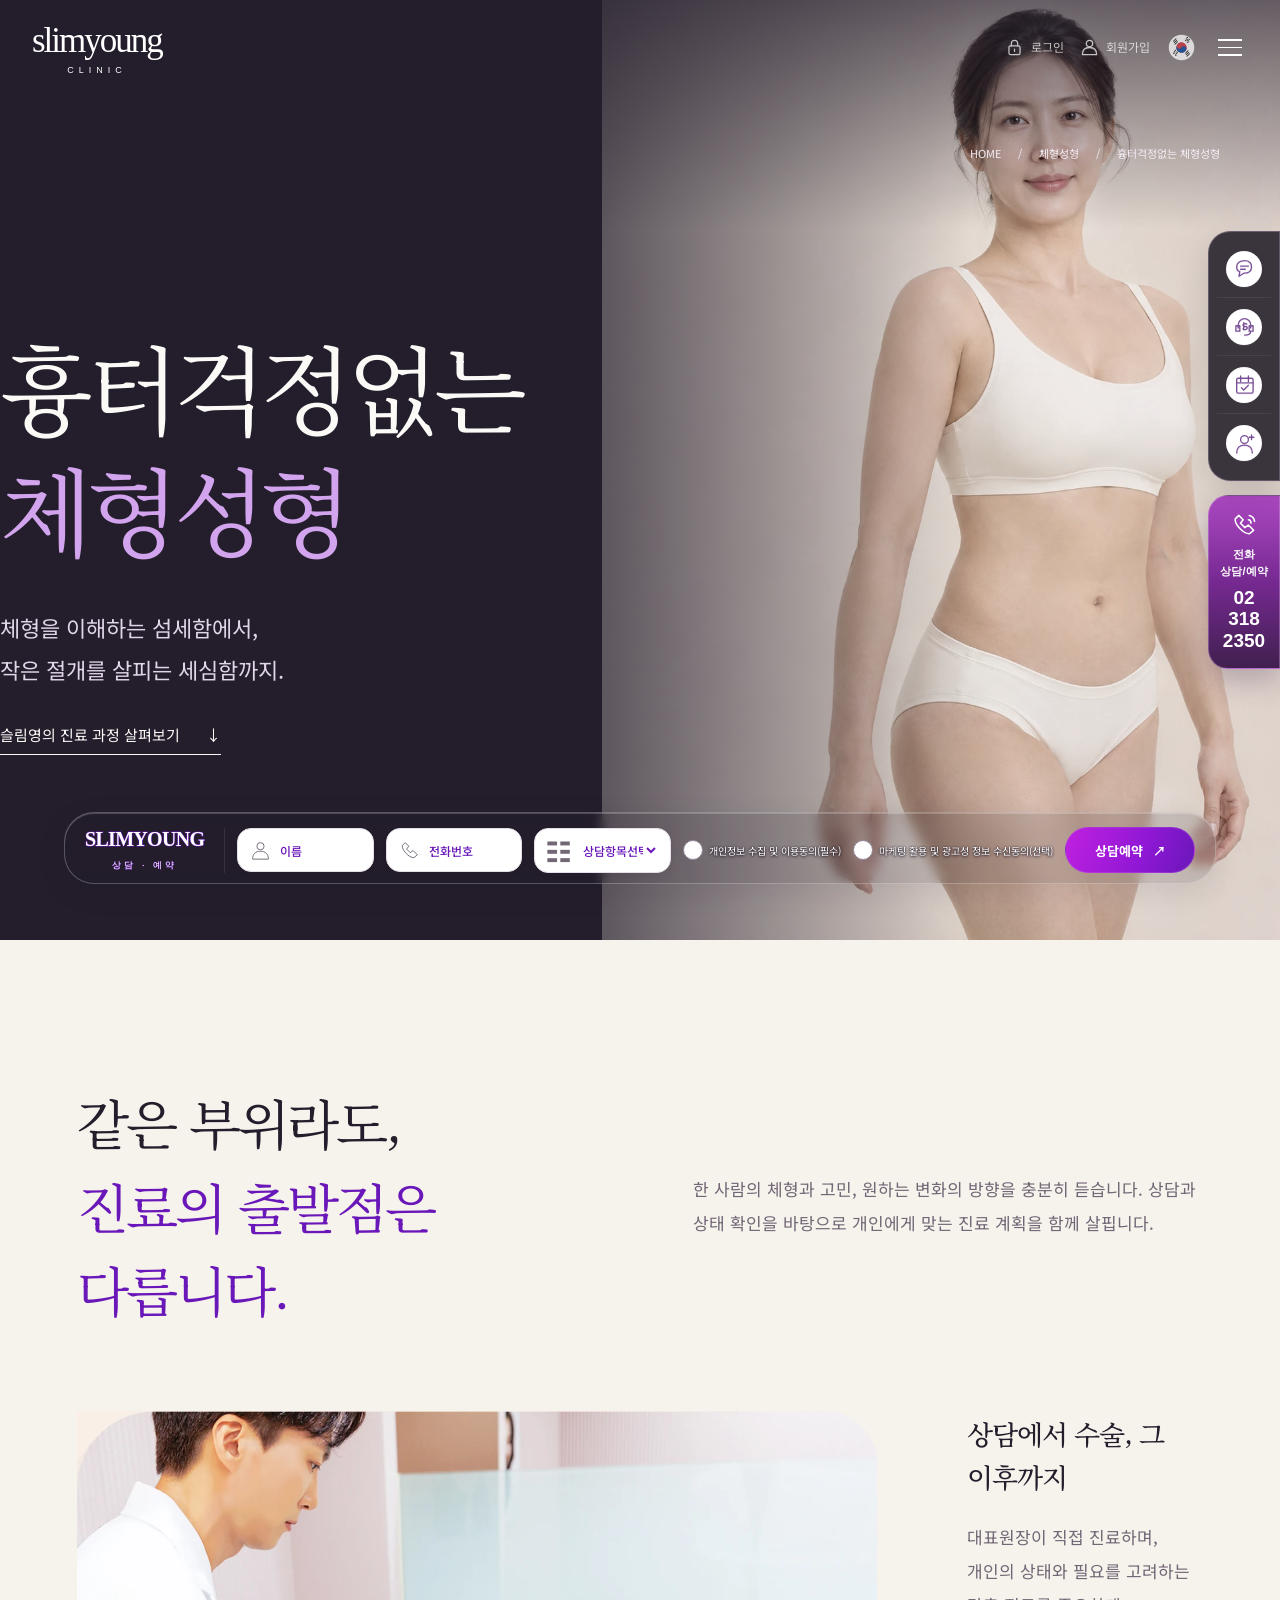
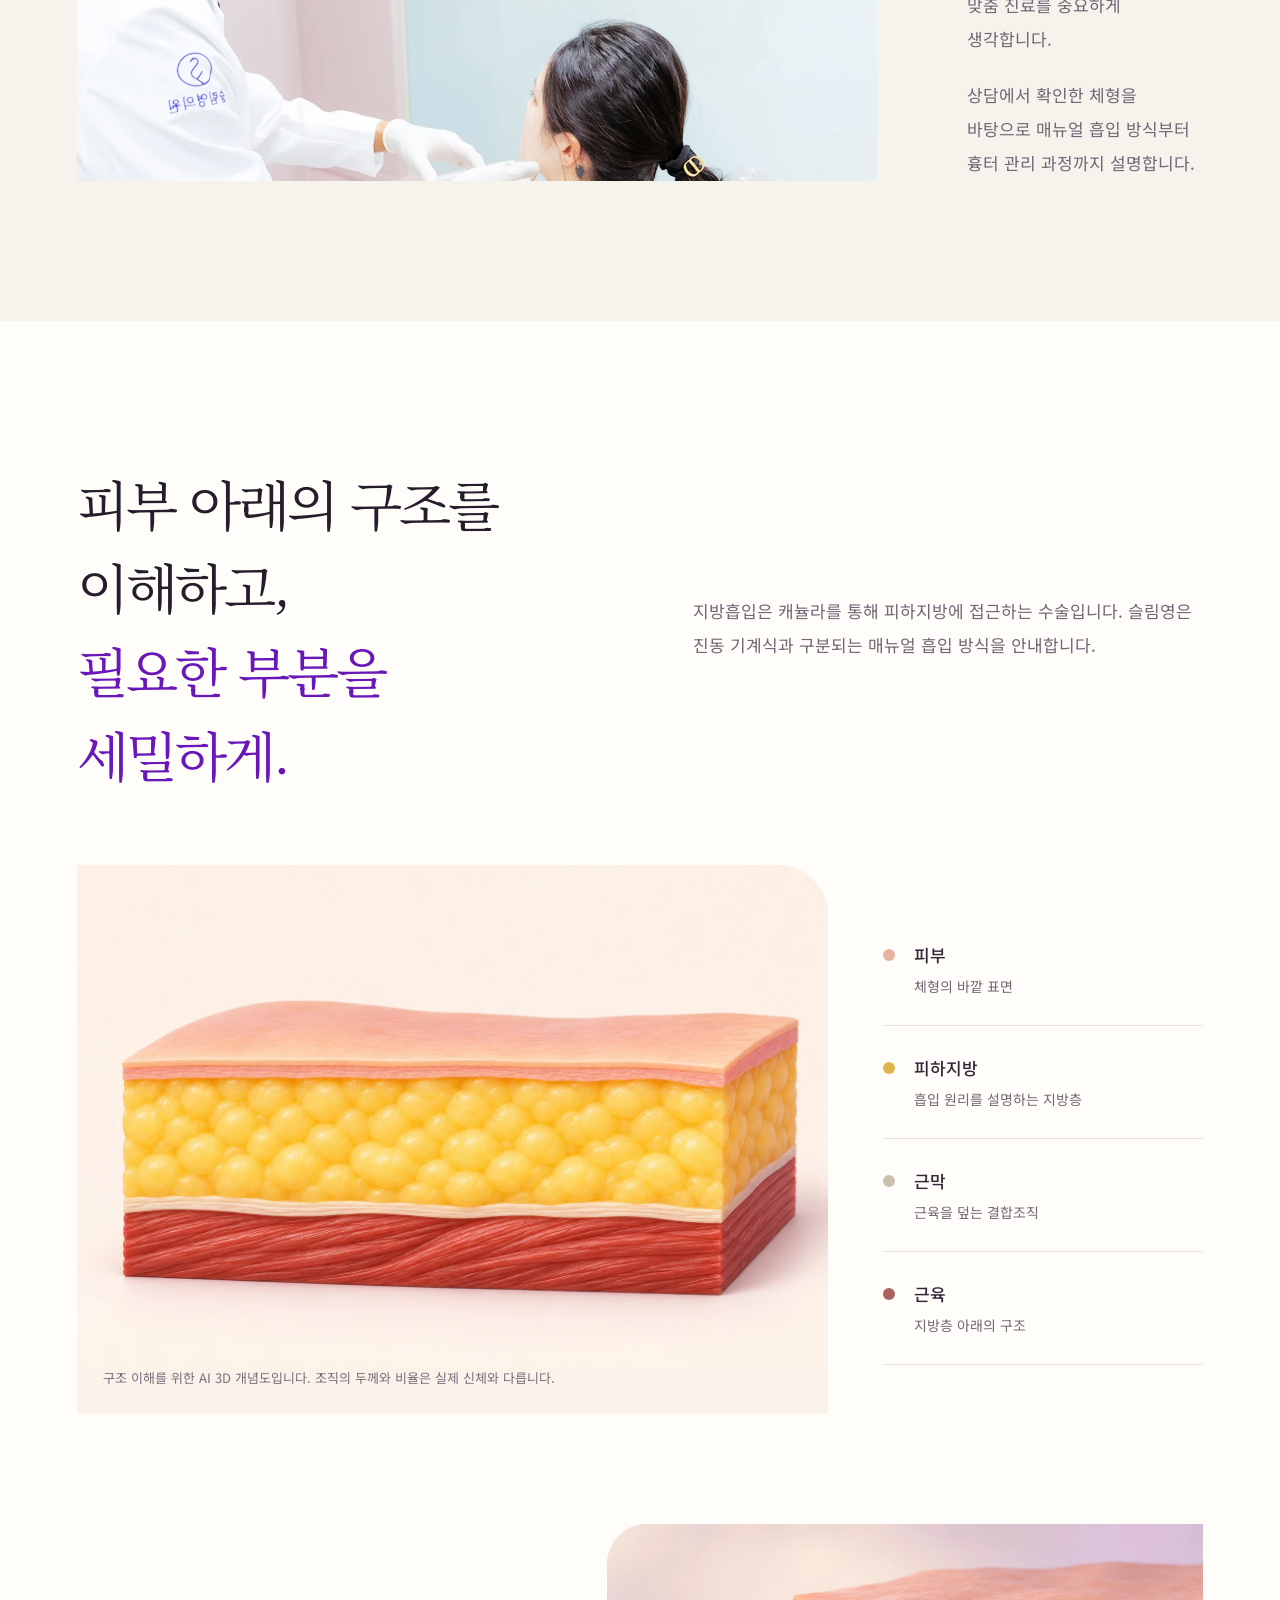
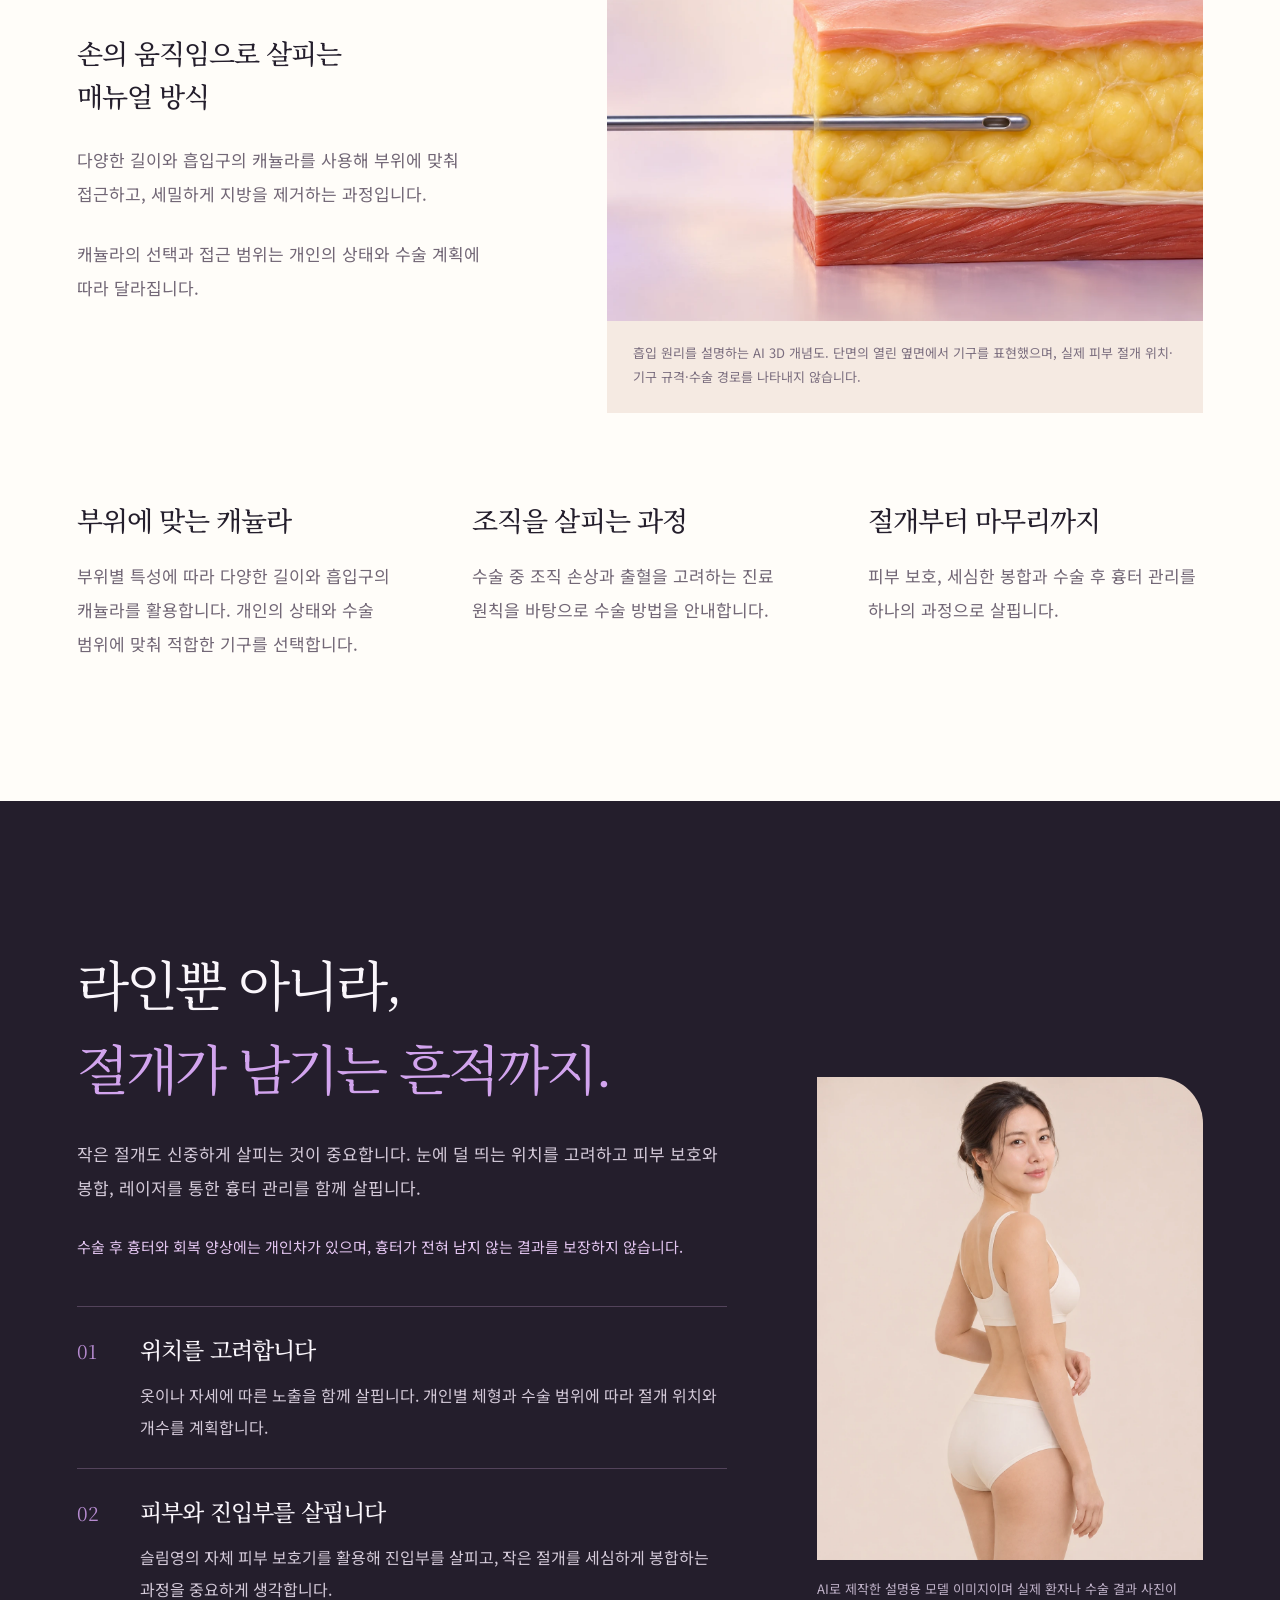
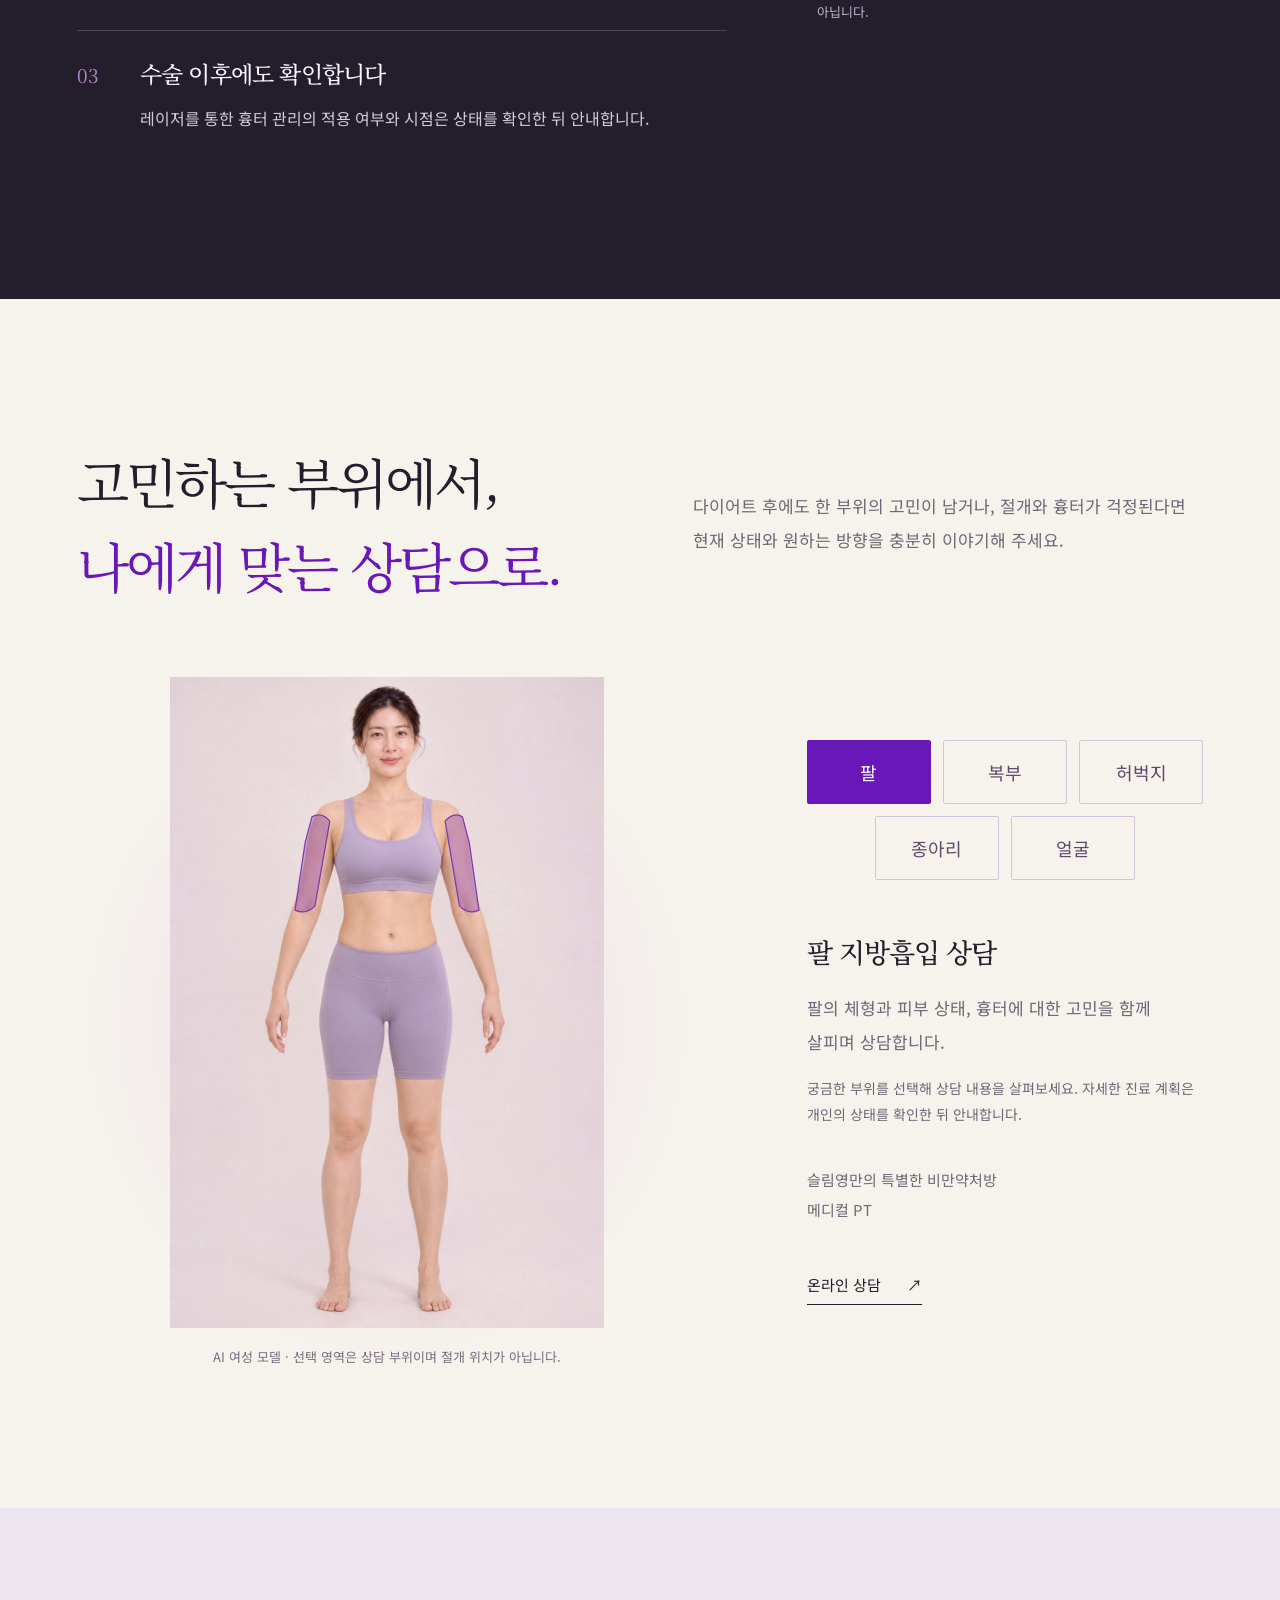
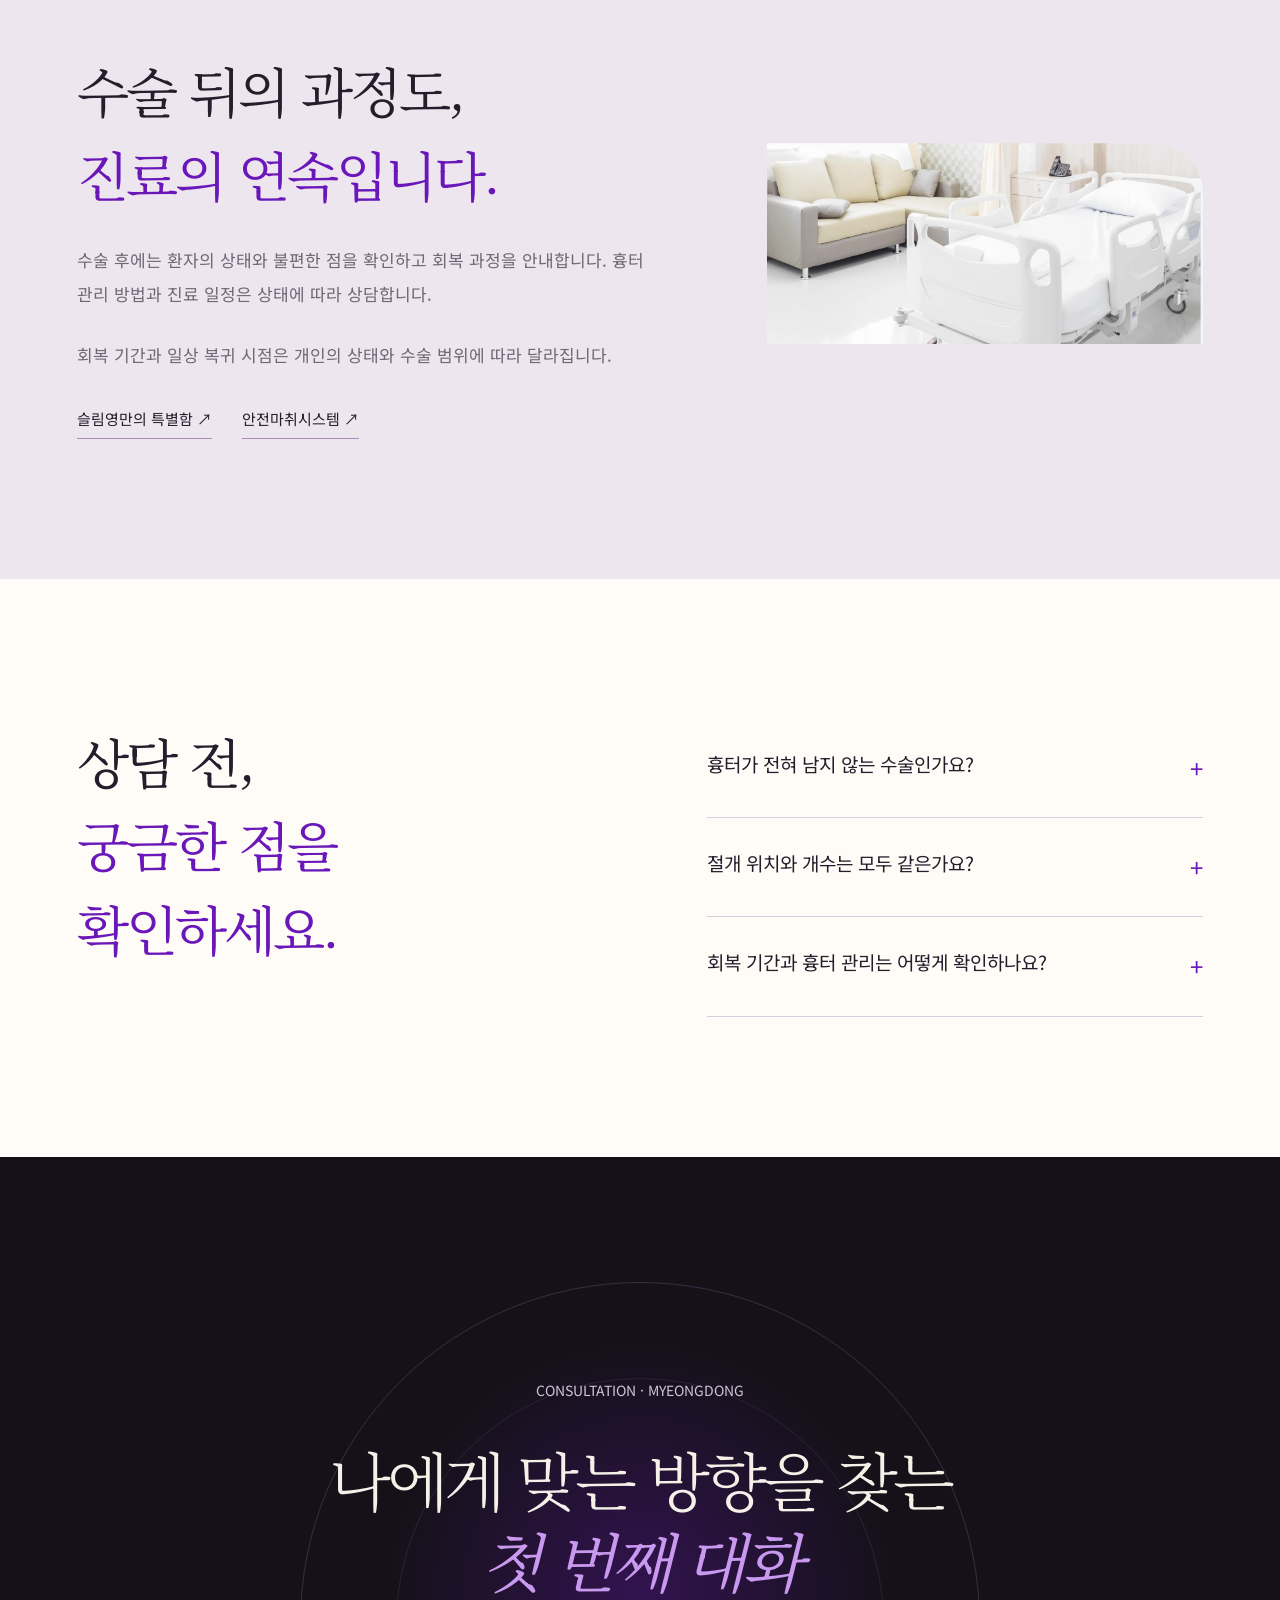
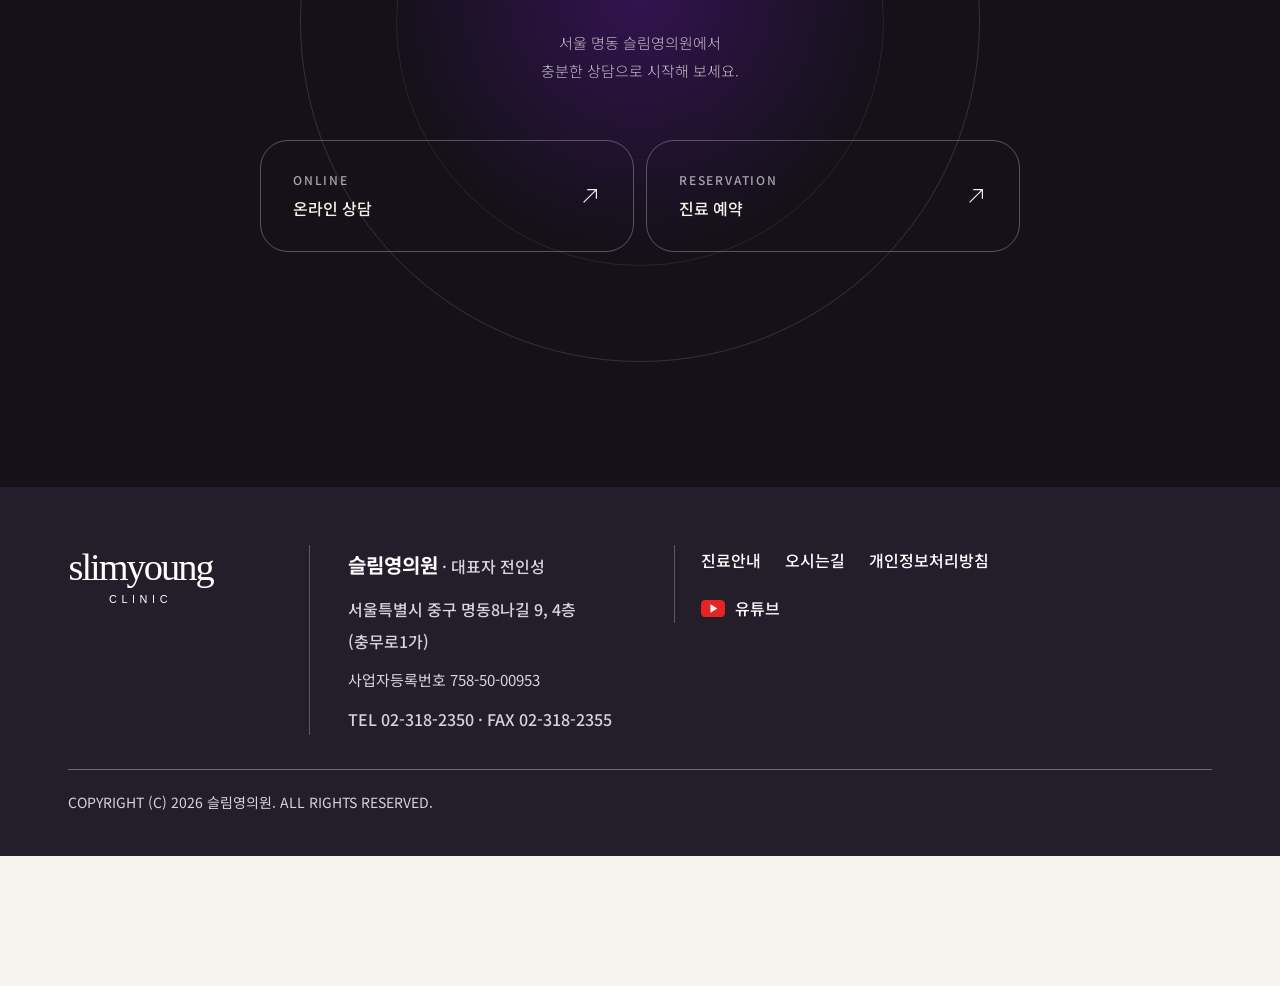
==== body-contouring.html @ 015054a0 "Publish body contouring V1.2 preview" ====
<!doctype html>
<html lang="ko">
<head>
  <meta charset="utf-8">
  <meta name="viewport" content="width=device-width,initial-scale=1">
  <meta name="robots" content="noindex,nofollow,noarchive">
  <title>흉터걱정없는 체형성형 | 슬림영의원 명동</title>
  <meta name="description" content="슬림영의원의 매뉴얼 지방흡입 방식과 개인별 체형 상담, 절개와 흉터 관리에 관한 안내입니다. 부위별 진료와 회복 상담 정보를 확인하세요.">
  <link rel="stylesheet" href="shared-ui.css">
  <link rel="stylesheet" href="body-contouring.css">
  <link rel="stylesheet" href="body-contouring-v11.css">
  <link rel="stylesheet" href="body-contouring-v12.css">
  <script src="body-contouring-v12.js" defer></script>
  <script type="application/ld+json">{"@context":"https://schema.org","@type":"BreadcrumbList","itemListElement":[{"@type":"ListItem","position":1,"name":"슬림영의원","item":"https://slimyoung83.github.io/slimyoung-main-preview/"},{"@type":"ListItem","position":2,"name":"흉터걱정없는 체형성형","item":"https://slimyoung83.github.io/slimyoung-main-preview/body-contouring.html"}]}</script>
</head>
<body class="ui-detail body-contouring body-contouring-v11 body-contouring-v12">
<a class="bc-skip" href="#page-title">본문으로 이동</a>
<div data-shared-ui="header"></div>
<main>
  <section class="bc-hero" id="top" aria-labelledby="page-title">
    <div class="bc-hero-picture"><img src="assets/images/body-contouring/v12/hero-model.webp" width="1122" height="1402" alt="아이보리 수영복 차림의 성인 여성 AI 모델 — 실제 수술 결과 사진이 아닙니다" fetchpriority="high"></div>
    <nav class="bc-breadcrumb" aria-label="현재 위치"><a href="index.html">HOME</a><span aria-hidden="true">/</span><span>체형성형</span><span aria-hidden="true">/</span><span aria-current="page">흉터걱정없는 체형성형</span></nav>
    <div class="bc-hero-copy"><h1 id="page-title">흉터걱정없는<br><em>체형성형</em></h1><p>체형을 이해하는 섬세함에서,<br>작은 절개를 살피는 세심함까지.</p><a class="bc-text-link" href="#principle">슬림영의 진료 과정 살펴보기 <span aria-hidden="true">↓</span></a></div>
  </section>

  <section class="bc-section bc-intro" id="philosophy" aria-labelledby="philosophy-title">
    <div class="bc-heading bc-reveal"><h2 id="philosophy-title">같은 부위라도,<br><em>진료의 출발점은 다릅니다.</em></h2><p>한 사람의 체형과 고민, 원하는 변화의 방향을 충분히 듣습니다. 상담과 상태 확인을 바탕으로 개인에게 맞는 진료 계획을 함께 살핍니다.</p></div>
    <div class="bc-intro-grid"><figure class="bc-reveal"><img src="assets/images/body-contouring/consultation.webp" width="1375" height="635" alt="의료진이 환자의 상태를 살피는 진료 장면" loading="lazy" decoding="async"></figure><div class="bc-intro-copy bc-reveal"><h3>상담에서 수술, 그 이후까지</h3><p>대표원장이 직접 진료하며, 개인의 상태와 필요를 고려하는 맞춤 진료를 중요하게 생각합니다.</p><p>상담에서 확인한 체형을 바탕으로 매뉴얼 흡입 방식부터 흉터 관리 과정까지 설명합니다.</p></div></div>
  </section>

  <section class="bc-section bc-principle" id="principle" aria-labelledby="principle-title">
    <div class="bc-heading bc-reveal"><h2 id="principle-title">피부 아래의 구조를 이해하고,<br><em>필요한 부분을 세밀하게.</em></h2><p>지방흡입은 캐뉼라를 통해 피하지방에 접근하는 수술입니다. 슬림영은 진동 기계식과 구분되는 매뉴얼 흡입 방식을 안내합니다.</p></div>
    <div class="bc-anatomy bc-reveal"><figure><img src="assets/images/body-contouring/anatomy-3d.webp" width="1536" height="1024" alt="피부, 피하지방, 근막과 근육의 순서를 보여주는 3D 조직 단면 개념도" loading="lazy" decoding="async"><figcaption>구조 이해를 위한 AI 3D 개념도입니다. 조직의 두께와 비율은 실제 신체와 다릅니다.</figcaption></figure><div class="bc-layer-list"><p><i class="skin"></i><strong>피부</strong><span>체형의 바깥 표면</span></p><p><i class="fat"></i><strong>피하지방</strong><span>흡입 원리를 설명하는 지방층</span></p><p><i class="fascia"></i><strong>근막</strong><span>근육을 덮는 결합조직</span></p><p><i class="muscle"></i><strong>근육</strong><span>지방층 아래의 구조</span></p></div></div>
    <div class="bc-method-grid"><div class="bc-method-copy bc-reveal"><h3>손의 움직임으로 살피는<br>매뉴얼 방식</h3><p>다양한 길이와 흡입구의 캐뉼라를 사용해 부위에 맞춰 접근하고, 세밀하게 지방을 제거하는 과정입니다.</p><p>캐뉼라의 선택과 접근 범위는 개인의 상태와 수술 계획에 따라 달라집니다.</p></div><figure class="bc-reveal bc-svg-frame"><img src="assets/images/body-contouring/v11/cannula.webp" width="1536" height="1024" alt="피하지방층 안에 놓인 곧은 캐뉼라와 측면 흡입구를 보여주는 입체 단면 개념도" loading="lazy"><figcaption>흡입 원리를 설명하는 AI 3D 개념도. 단면의 열린 옆면에서 기구를 표현했으며, 실제 피부 절개 위치·기구 규격·수술 경로를 나타내지 않습니다.</figcaption></figure></div>
    <div class="bc-method-notes bc-reveal"><article><h3>부위에 맞는 캐뉼라</h3><p>부위별 특성에 따라 다양한 길이와 흡입구의 캐뉼라를 활용합니다. 개인의 상태와 수술 범위에 맞춰 적합한 기구를 선택합니다.</p></article><article><h3>조직을 살피는 과정</h3><p>수술 중 조직 손상과 출혈을 고려하는 진료 원칙을 바탕으로 수술 방법을 안내합니다.</p></article><article><h3>절개부터 마무리까지</h3><p>피부 보호, 세심한 봉합과 수술 후 흉터 관리를 하나의 과정으로 살핍니다.</p></article></div>
  </section>

  <section class="bc-section bc-scar" id="scar" aria-labelledby="scar-title">
    <div class="bc-scar-heading bc-reveal"><h2 id="scar-title">라인뿐 아니라,<br><em>절개가 남기는 흔적까지.</em></h2><p>작은 절개도 신중하게 살피는 것이 중요합니다. 눈에 덜 띄는 위치를 고려하고 피부 보호와 봉합, 레이저를 통한 흉터 관리를 함께 살핍니다.</p><p class="bc-important">수술 후 흉터와 회복 양상에는 개인차가 있으며, 흉터가 전혀 남지 않는 결과를 보장하지 않습니다.</p></div>
    <figure class="bc-axilla bc-reveal"><img src="assets/images/body-contouring/v12/scar-model.webp" width="1122" height="1402" alt="측후면 사선 자세로 자연스러운 체형 라인을 보여주는 성인 여성 AI 모델" loading="lazy" decoding="async"><figcaption>AI로 제작한 설명용 모델 이미지이며 실제 환자나 수술 결과 사진이 아닙니다.</figcaption></figure>
    <div class="bc-scar-steps bc-reveal"><article><span>01</span><div><h3>위치를 고려합니다</h3><p>옷이나 자세에 따른 노출을 함께 살핍니다. 개인별 체형과 수술 범위에 따라 절개 위치와 개수를 계획합니다.</p></div></article><article><span>02</span><div><h3>피부와 진입부를 살핍니다</h3><p>슬림영의 자체 피부 보호기를 활용해 진입부를 살피고, 작은 절개를 세심하게 봉합하는 과정을 중요하게 생각합니다.</p></div></article><article><span>03</span><div><h3>수술 이후에도 확인합니다</h3><p>레이저를 통한 흉터 관리의 적용 여부와 시점은 상태를 확인한 뒤 안내합니다.</p></div></article></div>
  </section>

  <section class="bc-section bc-regions" id="regions" aria-labelledby="regions-title">
    <div class="bc-heading bc-reveal"><h2 id="regions-title">고민하는 부위에서,<br><em>나에게 맞는 상담으로.</em></h2><p>다이어트 후에도 한 부위의 고민이 남거나, 절개와 흉터가 걱정된다면 현재 상태와 원하는 방향을 충분히 이야기해 주세요.</p></div>
    <div class="bc-region-grid bc-reveal"><figure class="bc-body-map"><div class="bc-model-stage"><img src="assets/images/body-contouring/v12/body-model.webp" width="1024" height="1536" alt="라벤더 운동복 차림의 성인 여성 AI 전신 모델" loading="lazy" decoding="async"><svg viewBox="0 0 1024 1536" aria-hidden="true"><g class="bc-region-shapes"><g data-region="face"><ellipse cx="514" cy="165" rx="62" ry="78"/></g><g data-region="arm"><path d="M335 330 Q357 317 377 340 L342 540 Q321 562 295 550 L319 390Z M649 340 Q670 317 690 330 L706 390 L729 550 Q703 562 683 540Z"/></g><g data-region="abdomen"><path d="M423 526 Q512 542 602 526 L620 619 Q513 644 405 619Z"/></g><g data-region="thigh"><path d="M375 838 L488 850 L475 1027 Q434 1045 392 1025Z M537 850 L650 838 L633 1025 Q589 1045 550 1027Z"/></g><g data-region="calf"><path d="M379 1133 Q410 1117 440 1137 L423 1356 L382 1356Z M585 1137 Q614 1117 646 1133 L643 1356 L602 1356Z"/></g></g></svg></div><figcaption>AI 여성 모델 · 선택 영역은 상담 부위이며 절개 위치가 아닙니다.</figcaption></figure>
    <div class="bc-region-content"><div class="bc-region-tabs" role="group" aria-label="상담 부위 선택"><button type="button" data-region-button="arm" aria-pressed="true">팔</button><button type="button" data-region-button="abdomen" aria-pressed="false">복부</button><button type="button" data-region-button="thigh" aria-pressed="false">허벅지</button><button type="button" data-region-button="calf" aria-pressed="false">종아리</button><button type="button" data-region-button="face" aria-pressed="false">얼굴</button></div><div class="bc-region-panel" aria-live="polite"><h3 id="region-name">팔 지방흡입 상담</h3><p id="region-description">팔의 체형과 피부 상태, 흉터에 대한 고민을 함께 살피며 상담합니다.</p></div><p class="bc-region-notice">궁금한 부위를 선택해 상담 내용을 살펴보세요. 자세한 진료 계획은 개인의 상태를 확인한 뒤 안내합니다.</p><ul class="bc-other-options"><li>슬림영만의 특별한 비만약처방</li><li>메디컬 PT</li></ul><a class="bc-text-link" href="https://slimyoung.co.kr/new2023/mn09/mn09_01.php">온라인 상담 <span aria-hidden="true">↗</span></a></div></div>
  </section>

  <section class="bc-section bc-recovery" id="recovery" aria-labelledby="recovery-title"><div class="bc-recovery-copy bc-reveal"><h2 id="recovery-title">수술 뒤의 과정도,<br><em>진료의 연속입니다.</em></h2><p>수술 후에는 환자의 상태와 불편한 점을 확인하고 회복 과정을 안내합니다. 흉터 관리 방법과 진료 일정은 상태에 따라 상담합니다.</p><p>회복 기간과 일상 복귀 시점은 개인의 상태와 수술 범위에 따라 달라집니다.</p><div class="bc-related"><a href="brand-story.html">슬림영만의 특별함 <span aria-hidden="true">↗</span></a><a href="safety-system.html">안전마취시스템 <span aria-hidden="true">↗</span></a></div></div><figure class="bc-reveal"><img src="assets/images/body-contouring/recovery.webp" width="1380" height="635" alt="슬림영의원 1인 회복실" loading="lazy" decoding="async"></figure></section>

  <section class="bc-section bc-faq" aria-labelledby="faq-title"><h2 id="faq-title" class="bc-reveal">상담 전,<br><em>궁금한 점을 확인하세요.</em></h2><div class="bc-faq-list"><details><summary>흉터가 전혀 남지 않는 수술인가요?<span aria-hidden="true">+</span></summary><p>흉터가 전혀 생기지 않는다는 의미는 아닙니다. 절개 위치, 피부 보호와 봉합, 수술 후 관리 과정을 살피며 흉터와 회복 양상은 개인마다 다를 수 있습니다.</p></details><details><summary>절개 위치와 개수는 모두 같은가요?<span aria-hidden="true">+</span></summary><p>부위와 개인의 체형, 수술 계획에 따라 달라집니다. 본문 그림은 원리와 상담 위치를 이해하기 위한 개념도이며 개인별 수술 설계가 아닙니다.</p></details><details><summary>회복 기간과 흉터 관리는 어떻게 확인하나요?<span aria-hidden="true">+</span></summary><p>현재 상태와 수술 범위를 확인한 뒤 의료진에게 안내받습니다. 레이저를 통한 흉터 관리는 개인의 회복 상태에 따라 적용 여부와 시점을 안내합니다.</p></details></div></section>
  <div data-shared-ui="closing"></div><div data-shared-ui="footer"></div>
</main>
<div data-shared-ui="quick"></div><div data-shared-ui="consultbar"></div><div data-shared-ui="consult-dialog"></div>
<script src="shared-ui-templates.js"></script><script src="shared-ui.js"></script>
</body></html>
---- shared-ui.css ----
@import url('https://fonts.googleapis.com/css2?family=Noto+Sans+KR:wght@300;400;500;600;700&family=Noto+Serif+KR:wght@300;400;500;700&family=Nanum+Pen+Script&display=swap');
/* Shared UI tokens/defaults copied from the current main. */
:where(.shared-ui){--paper:#f4f1e9;--ink:#30372f;--olive:#8a8d70;box-sizing:border-box;font:400 16px 'Noto Sans KR',sans-serif;line-height:normal;color:#f5f1e9;}
:where(.shared-ui) *,:where(.shared-ui) *::before,:where(.shared-ui) *::after{box-sizing:border-box;}
:where(.shared-ui) a{color:inherit;text-decoration:none;}
:where(.shared-ui) button{font:inherit;cursor:pointer;}
:where(.shared-ui) p{line-height:2;font-size:14px;}
:where(.shared-ui) h2,:where(.shared-ui) h3{font-family:'Noto Serif KR',serif;font-weight:300;}
:where(.shared-ui) h2{font-size:clamp(32px,3.5vw,53px);line-height:1.65;letter-spacing:-2px;margin:0;}

/* Source: style.css */
header:where(.shared-ui,.shared-ui *,body.shared-ui-active){position:absolute;z-index:5;top:0;left:0;width:100%;display:flex;align-items:center;justify-content:space-between;padding:30px 5%;color:white;border-bottom:1px solid #ffffff38}
.brand:where(.shared-ui,.shared-ui *,body.shared-ui-active){font-family:Georgia,serif;font-size:35px;letter-spacing:-2px}
.brand span:where(.shared-ui,.shared-ui *,body.shared-ui-active){display:block;letter-spacing:5px;font:9px sans-serif;text-align:center;margin-top:4px}
nav:where(.shared-ui,.shared-ui *,body.shared-ui-active){display:flex;gap:38px;font-size:12px}
footer:where(.shared-ui,.shared-ui *,body.shared-ui-active){background:#292f29;color:#d5d9ca;padding:50px 5%;display:flex;justify-content:space-between;align-items:center}
footer p:where(.shared-ui,.shared-ui *,body.shared-ui-active),footer>a:last-child:where(.shared-ui,.shared-ui *,body.shared-ui-active){font-size:10px}
dialog:where(.shared-ui,.shared-ui *,body.shared-ui-active){width:min(1100px,94vw);padding:20px;background:#242a24;border:1px solid #69705d;color:white}
dialog:where(.shared-ui,.shared-ui *,body.shared-ui-active)::backdrop{background:#000d}
@keyframes appear{from{opacity:0;transform:translateY(25px)}to{opacity:1;transform:none}}
@media(max-width:760px){header:where(.shared-ui,.shared-ui *,body.shared-ui-active){padding:24px 6%}
.brand:where(.shared-ui,.shared-ui *,body.shared-ui-active){font-size:28px}
nav:where(.shared-ui,.shared-ui *,body.shared-ui-active){gap:15px;font-size:10px}
footer:where(.shared-ui,.shared-ui *,body.shared-ui-active){gap:25px;flex-wrap:wrap}
footer p:where(.shared-ui,.shared-ui *,body.shared-ui-active){width:100%;order:3;margin:0}}
footer:where(.shared-ui,.shared-ui *,body.shared-ui-active){background:#26232b;color:#ddd7e3}
dialog:where(.shared-ui,.shared-ui *,body.shared-ui-active){background:#26232b;border-color:#8053a4}
nav a:hover:where(.shared-ui,.shared-ui *,body.shared-ui-active){color:#D6B5F0}

@media(max-width:760px),(max-height:740px){nav:where(.shared-ui,.shared-ui *,body.shared-ui-active){gap:10px}
nav a:where(.shared-ui,.shared-ui *,body.shared-ui-active){display:inline-flex;align-items:center;min-height:44px}}
/* Source: phase8.css */
.site-header:where(.shared-ui,.shared-ui *,body.shared-ui-active){z-index:30;gap:26px}
.site-header .brand:where(.shared-ui,.shared-ui *,body.shared-ui-active){flex:none}
.desktop-nav:where(.shared-ui,.shared-ui *,body.shared-ui-active){gap:clamp(8px,1.15vw,22px);align-items:center}
.desktop-nav>button:where(.shared-ui,.shared-ui *,body.shared-ui-active){background:none;border:0;padding:13px 0;color:inherit;font-size:11px;white-space:nowrap}
.desktop-nav>button[aria-expanded=true]:where(.shared-ui,.shared-ui *,body.shared-ui-active){color:#e2c7f6}
.site-header.is-scrolled:where(.shared-ui,.shared-ui *,body.shared-ui-active){position:fixed;background:#242128ed;backdrop-filter:blur(16px);padding-block:14px}
.menu-open:where(.shared-ui,.shared-ui *,body.shared-ui-active){display:none;color:inherit;background:none;border:1px solid #ffffff55;padding:10px 14px;font-size:12px}
.mega-panel:where(.shared-ui,.shared-ui *,body.shared-ui-active){position:absolute;left:0;right:0;top:100%;background:#27222dfc;border-bottom:1px solid #a881c54d;padding:25px 5% 30px;box-shadow:0 25px 35px #0003;max-height:calc(100svh - 105px);overflow:auto}
.mega-panel[hidden]:where(.shared-ui,.shared-ui *,body.shared-ui-active){display:none}
.mega-top:where(.shared-ui,.shared-ui *,body.shared-ui-active){display:flex;justify-content:space-between;align-items:center;border-bottom:1px solid #ffffff20;padding-bottom:16px}
.mega-top p:where(.shared-ui,.shared-ui *,body.shared-ui-active){font-size:10px;letter-spacing:2px;margin:0}
.mega-top p span:where(.shared-ui,.shared-ui *,body.shared-ui-active){display:block;color:#aaa0b4;font-size:11px;letter-spacing:0;margin-top:6px}
.mega-close:where(.shared-ui,.shared-ui *,body.shared-ui-active),.menu-close:where(.shared-ui,.shared-ui *,body.shared-ui-active){background:none;border:0;color:inherit;min-height:44px;padding:8px;font-size:12px}
.mega-grid:where(.shared-ui,.shared-ui *,body.shared-ui-active){display:grid;grid-template-columns:repeat(5,minmax(0,1fr));gap:26px 22px;padding-top:25px}
.mega-group h3:where(.shared-ui,.shared-ui *,body.shared-ui-active){font:400 13px 'Noto Sans KR',sans-serif;margin:0 0 12px}
.mega-group a:where(.shared-ui,.shared-ui *,body.shared-ui-active),.mega-group .pending-link:where(.shared-ui,.shared-ui *,body.shared-ui-active){display:block;margin:8px 0;font-size:11px;line-height:1.8;color:#b9adbf}
.mega-group.is-highlighted h3:where(.shared-ui,.shared-ui *,body.shared-ui-active){color:#dab9f5}
.mega-group a span:where(.shared-ui,.shared-ui *,body.shared-ui-active){padding-left:7px}
.menu-note:where(.shared-ui,.shared-ui *,body.shared-ui-active){font-size:10px;color:#a79aaf;margin:23px 0 0}
.mobile-menu:where(.shared-ui,.shared-ui *,body.shared-ui-active){max-width:none;max-height:none;inset:0;width:100%;height:100%;margin:0;padding:25px 7% 45px;background:#242128;color:var(--ivory);border:0;overscroll-behavior:contain}
.mobile-menu .mobile-top:where(.shared-ui,.shared-ui *,body.shared-ui-active){display:flex;align-items:center;justify-content:space-between;position:sticky;top:-25px;background:#242128;z-index:1;padding-block:10px}
.mobile-top p:where(.shared-ui,.shared-ui *,body.shared-ui-active){font:32px Georgia,serif;letter-spacing:-1px;margin:0}
.mobile-top small:where(.shared-ui,.shared-ui *,body.shared-ui-active){font:8px sans-serif;letter-spacing:3px}
.mobile-menu nav:where(.shared-ui,.shared-ui *,body.shared-ui-active){display:block;margin-top:25px}
.mobile-menu details:where(.shared-ui,.shared-ui *,body.shared-ui-active){border-bottom:1px solid #ffffff1c}
.mobile-menu summary:where(.shared-ui,.shared-ui *,body.shared-ui-active){padding:18px 0;cursor:pointer;font-size:16px;list-style:none;display:flex;justify-content:space-between}
.mobile-menu summary:after:where(.shared-ui,.shared-ui *,body.shared-ui-active){content:'+';color:var(--purple)}
.mobile-menu details[open] summary:after:where(.shared-ui,.shared-ui *,body.shared-ui-active){content:'−'}
.mobile-menu details>div:where(.shared-ui,.shared-ui *,body.shared-ui-active){padding:0 0 14px 12px}
.mobile-menu details a:where(.shared-ui,.shared-ui *,body.shared-ui-active),.mobile-menu details .pending-link:where(.shared-ui,.shared-ui *,body.shared-ui-active){display:block;padding:10px 0;font-size:13px;color:#c4b3d1}
.p8-footer:where(.shared-ui,.shared-ui *,body.shared-ui-active){padding:45px 5% 65px}
.p8-footer p:where(.shared-ui,.shared-ui *,body.shared-ui-active){font-size:10px;color:#b1a4bb}
.consult-bar:where(.shared-ui,.shared-ui *,body.shared-ui-active){position:fixed;bottom:16px;right:3%;z-index:25;display:flex;align-items:center;gap:22px;padding:12px 16px 12px 24px;background:#302638df;backdrop-filter:blur(20px);-webkit-backdrop-filter:blur(20px);border:1px solid #c6a8d54d;box-shadow:0 8px 40px #0003;border-radius:7px;color:#eaddf1}
.consult-bar>a:where(.shared-ui,.shared-ui *,body.shared-ui-active){font-size:10px}
.consult-bar>button:where(.shared-ui,.shared-ui *,body.shared-ui-active){padding:13px 18px;color:#f7effc;background:#7b5892;border:0;font-size:11px;min-height:44px}
.consult-bar>button span:where(.shared-ui,.shared-ui *,body.shared-ui-active){margin-left:20px}
.p8-dialog:where(.shared-ui,.shared-ui *,body.shared-ui-active){background:#2b2332;border:1px solid #9c7aad;color:#f5eafc;width:min(1000px,92vw);padding:25px;max-height:88svh;overflow:auto}
.p8-dialog:where(.shared-ui,.shared-ui *,body.shared-ui-active)::backdrop,.mobile-menu:where(.shared-ui,.shared-ui *,body.shared-ui-active)::backdrop{background:#110b17d9}
.dialog-head:where(.shared-ui,.shared-ui *,body.shared-ui-active){display:flex;justify-content:space-between;align-items:center;gap:20px;margin-bottom:20px}
.dialog-head h2:where(.shared-ui,.shared-ui *,body.shared-ui-active){font:400 15px 'Noto Sans KR',sans-serif;letter-spacing:0;margin:0}
.dialog-head button:where(.shared-ui,.shared-ui *,body.shared-ui-active){background:none;border:0;color:inherit;font-size:12px;min-height:44px}
.p8-dialog #player:where(.shared-ui,.shared-ui *,body.shared-ui-active){background:#16111b;aspect-ratio:16/9}
.p8-dialog #player:empty:where(.shared-ui,.shared-ui *,body.shared-ui-active){display:none}
.p8-dialog #video-title:where(.shared-ui,.shared-ui *,body.shared-ui-active){font-size:14px}
.p8-dialog #expanded-image:where(.shared-ui,.shared-ui *,body.shared-ui-active){display:block;width:auto;max-width:100%;height:auto;max-height:65svh;object-fit:contain;margin:auto}
.p8-dialog #image-caption:where(.shared-ui,.shared-ui *,body.shared-ui-active){font-size:12px}
.consult-dialog:where(.shared-ui,.shared-ui *,body.shared-ui-active){width:min(520px,92vw);padding:30px}
.consult-dialog p:where(.shared-ui,.shared-ui *,body.shared-ui-active){font-size:13px}
.consult-dialog a:where(.shared-ui,.shared-ui *,body.shared-ui-active){color:#d7b0ec}

@keyframes draw-line{to{stroke-dashoffset:0}}

@media(max-width:1180px){.desktop-nav:where(.shared-ui,.shared-ui *,body.shared-ui-active){display:none}
.menu-open:where(.shared-ui,.shared-ui *,body.shared-ui-active){display:block}
.site-header:where(.shared-ui,.shared-ui *,body.shared-ui-active){padding:25px 5%}}

@media(max-width:760px){.site-header:where(.shared-ui,.shared-ui *,body.shared-ui-active){padding:20px 6%}
.site-header.is-scrolled:where(.shared-ui,.shared-ui *,body.shared-ui-active){padding-block:12px}
.site-header .brand:where(.shared-ui,.shared-ui *,body.shared-ui-active){font-size:28px}
.consult-bar:where(.shared-ui,.shared-ui *,body.shared-ui-active){bottom:0;right:0;left:0;border-radius:0;padding:10px max(5%,env(safe-area-inset-right)) calc(10px + env(safe-area-inset-bottom));justify-content:space-between;gap:20px}
.consult-bar>a:where(.shared-ui,.shared-ui *,body.shared-ui-active){font-size:10px}
.consult-bar>button:where(.shared-ui,.shared-ui *,body.shared-ui-active){font-size:10px;padding:10px 12px}
.consult-bar>button span:where(.shared-ui,.shared-ui *,body.shared-ui-active){margin-left:10px}
.p8-footer:where(.shared-ui,.shared-ui *,body.shared-ui-active){padding-bottom:35px}
.p8-footer p:where(.shared-ui,.shared-ui *,body.shared-ui-active){font-size:9px}
.p8-dialog:where(.shared-ui,.shared-ui *,body.shared-ui-active){padding:18px}
.dialog-head h2:where(.shared-ui,.shared-ui *,body.shared-ui-active){font-size:12px}
.consult-dialog:where(.shared-ui,.shared-ui *,body.shared-ui-active){padding:25px}}

@media(max-width:380px){.consult-bar:where(.shared-ui,.shared-ui *,body.shared-ui-active){justify-content:space-around}}

/* Keep A's desktop scroll cue at its original position, above the new bar. */
@media(min-width:761px){.consult-bar:where(.shared-ui,.shared-ui *,body.shared-ui-active){bottom:8px;padding-block:8px}
.consult-bar>button:where(.shared-ui,.shared-ui *,body.shared-ui-active){min-height:36px;padding-block:9px}}
/* Source: hero-02.css */
.site-header:where(.shared-ui,.shared-ui *,body.shared-ui-active){background:linear-gradient(100deg,#25202de8,#302936ba);backdrop-filter:blur(16px);-webkit-backdrop-filter:blur(16px)}
.desktop-nav>button:where(.shared-ui,.shared-ui *,body.shared-ui-active),.mega-group h3:where(.shared-ui,.shared-ui *,body.shared-ui-active),.mobile-menu summary:where(.shared-ui,.shared-ui *,body.shared-ui-active){font-weight:700}
.desktop-nav:where(.shared-ui,.shared-ui *,body.shared-ui-active){flex-wrap:nowrap}
.desktop-nav>button:where(.shared-ui,.shared-ui *,body.shared-ui-active){font-size:11px}
.hero-quick:where(.shared-ui,.shared-ui *,body.shared-ui-active){position:fixed;right:18px;top:48%;transform:translateY(-50%);width:196px;display:flex;flex-direction:column;align-items:flex-end;gap:10px;z-index:26;pointer-events:none}
.hero-quick>*:where(.shared-ui,.shared-ui *,body.shared-ui-active){pointer-events:auto}
.quick-toggle:where(.shared-ui,.shared-ui *,body.shared-ui-active){align-self:flex-end;min-height:28px;padding:6px 10px;border:1px solid #c4a0d945;border-radius:20px;background:#28212ed9;color:#e4d3ef;font-size:9px}
.quick-toggle span:where(.shared-ui,.shared-ui *,body.shared-ui-active){margin-left:5px;color:#c893ee}
.quick-panel:where(.shared-ui,.shared-ui *,body.shared-ui-active){width:72px;border:1px solid #c8b1d34d;border-radius:25px;background:#29232fd9;backdrop-filter:blur(18px);-webkit-backdrop-filter:blur(18px);overflow:hidden;transition:width 380ms ease-out;box-shadow:0 12px 35px #0002}
.hero-quick.is-expanded .quick-panel:where(.shared-ui,.shared-ui *,body.shared-ui-active){width:196px}
.quick-items:where(.shared-ui,.shared-ui *,body.shared-ui-active){padding:9px}
.quick-action:where(.shared-ui,.shared-ui *,body.shared-ui-active){position:relative;width:100%;height:55px;display:flex;align-items:center;justify-content:flex-end;gap:15px;padding:6px 7px;border:0;background:transparent;color:#f4eef8;text-align:right;border-bottom:1px solid #ffffff12}
.quick-action:last-child:where(.shared-ui,.shared-ui *,body.shared-ui-active){border-bottom:0}
.quick-action:focus-visible:where(.shared-ui,.shared-ui *,body.shared-ui-active){outline-offset:-2px}
.quick-icon:where(.shared-ui,.shared-ui *,body.shared-ui-active){width:36px;height:36px;flex:0 0 36px;border-radius:50%;background:#fff;color:#774c95;display:grid;place-items:center}
.quick-icon svg:where(.shared-ui,.shared-ui *,body.shared-ui-active){width:25px;height:25px;fill:none;stroke:currentColor;stroke-width:1.7;stroke-linecap:round;stroke-linejoin:round}
.quick-label:where(.shared-ui,.shared-ui *,body.shared-ui-active){white-space:nowrap;font-size:11px;opacity:0;transform:translateX(12px);max-width:0;transition:opacity 300ms ease-out,transform 380ms ease-out,max-width 380ms ease-out;overflow:hidden}
.hero-quick.is-expanded .quick-label:where(.shared-ui,.shared-ui *,body.shared-ui-active){opacity:1;transform:none;max-width:120px}
.quick-note:where(.shared-ui,.shared-ui *,body.shared-ui-active){display:none;color:#bca8c8;font-size:8px;line-height:1.8;text-align:center;margin:0 4px 12px}
.hero-quick.is-expanded .quick-note:where(.shared-ui,.shared-ui *,body.shared-ui-active){display:block}
.quick-phone:where(.shared-ui,.shared-ui *,body.shared-ui-active){display:flex;align-items:center;justify-content:center;gap:9px;min-height:78px;width:148px;padding:12px 10px;background:linear-gradient(145deg,#b237c2,#6e268e 60%,#3d214f);border:1px solid #d3a4e062;border-radius:20px;color:white;box-shadow:0 12px 28px #31143e40}
.quick-phone>svg:where(.shared-ui,.shared-ui *,body.shared-ui-active){width:28px;height:28px;fill:none;stroke:currentColor;stroke-width:1.8;stroke-linecap:round;stroke-linejoin:round;flex:none}
.quick-phone span:where(.shared-ui,.shared-ui *,body.shared-ui-active){font-size:10px;line-height:1.7}
.quick-phone strong:where(.shared-ui,.shared-ui *,body.shared-ui-active){display:block;font:400 14px Georgia,serif;white-space:nowrap;letter-spacing:0}
.consult-bar.consult-bar-02:where(.shared-ui,.shared-ui *,body.shared-ui-active){left:2.5%;right:2.5%;bottom:16px;display:block;padding:15px 26px 10px;border-radius:36px;background:linear-gradient(100deg,rgba(50,43,60,.70),rgba(76,60,86,.70),rgba(48,37,56,.70));border:1px solid #d4b9e16b;backdrop-filter:blur(12px);-webkit-backdrop-filter:blur(12px);box-shadow:0 7px 36px #180d2638,inset 0 1px 0 #e9c8ff1c;color:#f2e9f7}
.bar-desktop:where(.shared-ui,.shared-ui *,body.shared-ui-active){display:grid;grid-template-columns:170px minmax(100px,1fr) minmax(120px,1.1fr) minmax(130px,1.2fr) 146px 145px;gap:12px;align-items:center}
.db-brand:where(.shared-ui,.shared-ui *,body.shared-ui-active){font:700 21px Georgia,serif;letter-spacing:-.7px;border-right:1px solid #d8bde140;padding-right:18px;white-space:nowrap}
.db-brand span:where(.shared-ui,.shared-ui *,body.shared-ui-active){display:block;font:10px sans-serif;letter-spacing:5px;margin-top:8px;padding-left:22px}
.db-field:where(.shared-ui,.shared-ui *,body.shared-ui-active){display:flex;align-items:center;gap:8px;min-width:0;min-height:47px;padding:10px 13px;border:1px solid #d2bdde50;border-radius:17px;background:#c6b7d012;color:#e0d5e7}
.db-field>span[aria-hidden]:where(.shared-ui,.shared-ui *,body.shared-ui-active){font-size:25px;line-height:1}
.db-field svg:where(.shared-ui,.shared-ui *,body.shared-ui-active){width:23px;height:23px;fill:none;stroke:currentColor;stroke-width:1.3;flex:none}
.db-field input:where(.shared-ui,.shared-ui *,body.shared-ui-active),.db-field select:where(.shared-ui,.shared-ui *,body.shared-ui-active){display:block;min-width:0;width:100%;background:transparent;color:#f3e9fb;border:0;font:12px 'Noto Sans KR',sans-serif;padding:0;outline-offset:5px}
.db-field input:where(.shared-ui,.shared-ui *,body.shared-ui-active)::placeholder{color:#e0d2e9;opacity:.9}
.db-field select:where(.shared-ui,.shared-ui *,body.shared-ui-active){color-scheme:dark}
.db-field option:where(.shared-ui,.shared-ui *,body.shared-ui-active){color:#f5eafc;background:#33263d}
.db-consent:where(.shared-ui,.shared-ui *,body.shared-ui-active){display:flex;align-items:center;gap:6px;white-space:nowrap;font-size:10px;cursor:pointer}
.db-consent input:where(.shared-ui,.shared-ui *,body.shared-ui-active){appearance:auto;accent-color:#a56ac9;width:17px;height:17px;margin:0}
.db-consent small:where(.shared-ui,.shared-ui *,body.shared-ui-active){font-size:9px;color:#c6accf}
.consult-bar-02 .db-reserve:where(.shared-ui,.shared-ui *,body.shared-ui-active){min-height:49px;display:flex;align-items:center;justify-content:center;gap:20px;background:linear-gradient(110deg,#bf20df,#8f18d5 60%,#6a17b9);border:1px solid #ba67e650;border-radius:28px;color:#fff;font-size:14px;font-weight:700;padding:10px 15px}
.db-preview-note:where(.shared-ui,.shared-ui *,body.shared-ui-active){margin:8px 0 0;text-align:center;line-height:1.5;font-size:9px;color:#d3bddf}
.consult-bar-02 .bar-mobile:where(.shared-ui,.shared-ui *,body.shared-ui-active){display:none}
body:has(.consult-bar-02):where(.shared-ui,.shared-ui *,body.shared-ui-active){padding-bottom:130px}

@media(min-width:1181px) and (max-width:1350px){.bar-desktop:where(.shared-ui,.shared-ui *,body.shared-ui-active){grid-template-columns:145px minmax(80px,1fr) minmax(100px,1fr) minmax(115px,1fr) 130px 120px;gap:9px}
.db-brand:where(.shared-ui,.shared-ui *,body.shared-ui-active){font-size:18px}
.db-consent:where(.shared-ui,.shared-ui *,body.shared-ui-active){font-size:9px}
.consult-bar.consult-bar-02:where(.shared-ui,.shared-ui *,body.shared-ui-active){padding-inline:20px}}

@media(max-width:1180px){.consult-bar-02 .bar-desktop:where(.shared-ui,.shared-ui *,body.shared-ui-active),.consult-bar-02 .db-preview-note:where(.shared-ui,.shared-ui *,body.shared-ui-active){display:none}
.consult-bar.consult-bar-02:where(.shared-ui,.shared-ui *,body.shared-ui-active){left:auto;right:20px;bottom:16px;padding:7px;border-radius:30px;width:auto}
.consult-bar-02 .bar-mobile:where(.shared-ui,.shared-ui *,body.shared-ui-active){display:flex;align-items:center;justify-content:center;gap:25px;min-height:44px;border:0;padding:12px 24px;background:linear-gradient(110deg,#a32acf,#6d1bb4);border-radius:24px;color:white;font-size:12px;font-weight:700}
body:has(.consult-bar-02):where(.shared-ui,.shared-ui *,body.shared-ui-active){padding-bottom:90px}
.hero-quick:where(.shared-ui,.shared-ui *,body.shared-ui-active){right:12px}}

@media(max-width:760px){.hero-quick:where(.shared-ui,.shared-ui *,body.shared-ui-active){right:8px;top:46%;width:190px;gap:8px}
.quick-toggle:where(.shared-ui,.shared-ui *,body.shared-ui-active){font-size:8px;min-height:28px;padding:5px 8px}
.quick-panel:where(.shared-ui,.shared-ui *,body.shared-ui-active){width:52px;border-radius:20px}
.hero-quick.is-expanded .quick-panel:where(.shared-ui,.shared-ui *,body.shared-ui-active){width:190px}
.quick-items:where(.shared-ui,.shared-ui *,body.shared-ui-active){padding:4px}
.quick-action:where(.shared-ui,.shared-ui *,body.shared-ui-active){height:43px;padding:4px;gap:12px}
.quick-icon:where(.shared-ui,.shared-ui *,body.shared-ui-active){width:34px;height:34px;flex-basis:34px}
.quick-icon svg:where(.shared-ui,.shared-ui *,body.shared-ui-active){width:23px;height:23px}
.quick-label:where(.shared-ui,.shared-ui *,body.shared-ui-active){font-size:11px}
.quick-phone:where(.shared-ui,.shared-ui *,body.shared-ui-active){width:86px;min-height:74px;display:flex;flex-direction:column;gap:2px;padding:6px 2px;border-radius:16px}
.quick-phone>svg:where(.shared-ui,.shared-ui *,body.shared-ui-active){width:22px;height:22px}
.quick-phone span:where(.shared-ui,.shared-ui *,body.shared-ui-active){text-align:center;font-size:9px}
.quick-phone strong:where(.shared-ui,.shared-ui *,body.shared-ui-active){font-size:11px;letter-spacing:-.3px}
.quick-note:where(.shared-ui,.shared-ui *,body.shared-ui-active){font-size:8px;margin-bottom:8px}
.consult-bar.consult-bar-02:where(.shared-ui,.shared-ui *,body.shared-ui-active){left:auto;right:12px;bottom:calc(12px + env(safe-area-inset-bottom));padding:5px;border-radius:30px}
.consult-bar-02 .bar-mobile:where(.shared-ui,.shared-ui *,body.shared-ui-active){font-size:11px;min-height:43px;padding:11px 22px;gap:20px}
body:has(.consult-bar-02):where(.shared-ui,.shared-ui *,body.shared-ui-active){padding-bottom:95px}}

@media(max-height:550px){.hero-quick:where(.shared-ui,.shared-ui *,body.shared-ui-active){top:46%;gap:5px}
.quick-toggle:where(.shared-ui,.shared-ui *,body.shared-ui-active){min-height:24px;font-size:8px;padding:3px 7px}
.quick-action:where(.shared-ui,.shared-ui *,body.shared-ui-active){height:34px}
.quick-icon:where(.shared-ui,.shared-ui *,body.shared-ui-active){width:27px;height:27px;flex-basis:27px}
.quick-icon svg:where(.shared-ui,.shared-ui *,body.shared-ui-active){width:19px;height:19px}
.quick-phone:where(.shared-ui,.shared-ui *,body.shared-ui-active){min-height:53px;padding-block:5px}
.quick-phone>svg:where(.shared-ui,.shared-ui *,body.shared-ui-active){width:20px;height:20px}
.quick-phone span:where(.shared-ui,.shared-ui *,body.shared-ui-active){font-size:8px}
.quick-phone strong:where(.shared-ui,.shared-ui *,body.shared-ui-active){font-size:11px}
.quick-note:where(.shared-ui,.shared-ui *,body.shared-ui-active){font-size:7px;margin:0 3px 5px}}

@media(prefers-reduced-motion:reduce){.quick-panel:where(.shared-ui,.shared-ui *,body.shared-ui-active),.quick-label:where(.shared-ui,.shared-ui *,body.shared-ui-active){transition:none!important}}
.hero-quick:where(.shared-ui,.shared-ui *,body.shared-ui-active){width:196px}
.quick-panel:where(.shared-ui,.shared-ui *,body.shared-ui-active){background:#28232ee6}
.quick-phone:where(.shared-ui,.shared-ui *,body.shared-ui-active){width:72px;min-height:0;display:flex;flex-direction:column;gap:7px;padding:15px 7px 17px;border-radius:20px;background:linear-gradient(180deg,#ad49c3 0%,#762991 50%,#40204f 100%);text-align:center}
.quick-phone>svg:where(.shared-ui,.shared-ui *,body.shared-ui-active){width:28px;height:28px}
.quick-phone .phone-label:where(.shared-ui,.shared-ui *,body.shared-ui-active){font:700 11px/1.55 sans-serif}
.quick-phone .phone-number:where(.shared-ui,.shared-ui *,body.shared-ui-active){font:700 19px/1.12 sans-serif;white-space:normal}
.phone-number span:where(.shared-ui,.shared-ui *,body.shared-ui-active){display:block;font:inherit;line-height:inherit}
.quick-label:where(.shared-ui,.shared-ui *,body.shared-ui-active){font-size:12px}

@media(max-width:760px){.quick-phone:where(.shared-ui,.shared-ui *,body.shared-ui-active){width:57px;padding:10px 4px 11px;border-radius:15px;gap:3px}
.quick-phone>svg:where(.shared-ui,.shared-ui *,body.shared-ui-active){width:23px;height:23px}
.quick-phone .phone-label:where(.shared-ui,.shared-ui *,body.shared-ui-active){font-size:9px}
.quick-phone .phone-number:where(.shared-ui,.shared-ui *,body.shared-ui-active){font-size:14px}}
.hero-quick:where(.shared-ui,.shared-ui *,body.shared-ui-active){width:min(196px,calc(100vw - 16px))}
.quick-panel:where(.shared-ui,.shared-ui *,body.shared-ui-active){align-self:flex-start;max-width:100%}
.hero-quick.is-expanded .quick-panel:where(.shared-ui,.shared-ui *,body.shared-ui-active){width:100%}
.quick-action:where(.shared-ui,.shared-ui *,body.shared-ui-active){flex-direction:row-reverse;justify-content:flex-end;text-align:left}
.quick-label:where(.shared-ui,.shared-ui *,body.shared-ui-active){transform:translateX(-12px)}
.hero-quick.is-expanded .quick-label:where(.shared-ui,.shared-ui *,body.shared-ui-active){transform:none}

@media(max-width:760px){.hero-quick:where(.shared-ui,.shared-ui *,body.shared-ui-active){width:min(190px,calc(100vw - 16px))}
.hero-quick.is-expanded .quick-panel:where(.shared-ui,.shared-ui *,body.shared-ui-active){width:100%}}
.hero-quick:where(.shared-ui,.shared-ui *,body.shared-ui-active){right:0;align-items:flex-end;width:min(196px,100vw)}
.quick-toggle:where(.shared-ui,.shared-ui *,body.shared-ui-active){display:none}
.quick-panel:where(.shared-ui,.shared-ui *,body.shared-ui-active){align-self:flex-end;width:72px;max-width:100%}
.hero-quick.is-expanded .quick-panel:where(.shared-ui,.shared-ui *,body.shared-ui-active){width:min(196px,100vw)}
.quick-action:where(.shared-ui,.shared-ui *,body.shared-ui-active){flex-direction:row-reverse;justify-content:flex-end;text-align:left}
.quick-label:where(.shared-ui,.shared-ui *,body.shared-ui-active){transform:translateX(-12px)}
.hero-quick.is-expanded .quick-label:where(.shared-ui,.shared-ui *,body.shared-ui-active){transform:none}

@media(max-width:760px){.hero-quick:where(.shared-ui,.shared-ui *,body.shared-ui-active){right:0;width:min(190px,100vw)}
.quick-panel:where(.shared-ui,.shared-ui *,body.shared-ui-active){width:52px}
.hero-quick.is-expanded .quick-panel:where(.shared-ui,.shared-ui *,body.shared-ui-active){width:min(190px,100vw)}}
.consult-bar.consult-bar-02:where(.shared-ui,.shared-ui *,body.shared-ui-active){
 background:linear-gradient(100deg,rgba(50,43,60,.18),rgba(76,60,86,.22),rgba(48,37,56,.18));
 backdrop-filter:blur(16px);-webkit-backdrop-filter:blur(16px);
 padding:14px 22px 10px;border-radius:30px;border-color:#dbc4ee66;
 box-shadow:0 8px 32px #180d2624,inset 0 1px 0 #f1ddff26;
}
.consult-bar-02 .bar-desktop:where(.shared-ui,.shared-ui *,body.shared-ui-active){display:grid;grid-template-columns:140px minmax(90px,1fr) minmax(110px,1fr) minmax(120px,1fr) max-content max-content 120px;gap:12px;align-items:center;}
.consult-bar-02 .db-brand:where(.shared-ui,.shared-ui *,body.shared-ui-active){font-size:20px;}
.consult-bar-02 .db-brand span:where(.shared-ui,.shared-ui *,body.shared-ui-active){font-size:9px;letter-spacing:4px;padding-left:17px;}
.consult-bar-02 .db-field:where(.shared-ui,.shared-ui *,body.shared-ui-active){min-height:44px;background:#21192c35;border-color:#ddc9eb66;padding:9px 11px;border-radius:14px;}
.consult-bar-02 .db-consent:where(.shared-ui,.shared-ui *,body.shared-ui-active){font-size:10px;line-height:1.5;white-space:nowrap;color:#faf4ff;}
.consult-bar-02 .db-reserve:where(.shared-ui,.shared-ui *,body.shared-ui-active){min-height:46px;gap:10px;font-size:13px;}
.consult-bar-02 .db-preview-note:where(.shared-ui,.shared-ui *,body.shared-ui-active){display:block;font-size:9px;margin-top:7px;}

@media(max-width:1180px){.consult-bar.consult-bar-02:where(.shared-ui,.shared-ui *,body.shared-ui-active){left:2.5%;right:2.5%;bottom:16px;width:auto;padding:12px 18px;}
.consult-bar-02 .bar-desktop:where(.shared-ui,.shared-ui *,body.shared-ui-active){grid-template-columns:140px repeat(3,minmax(0,1fr));gap:10px;}
.consult-bar-02 .db-consent:nth-of-type(4):where(.shared-ui,.shared-ui *,body.shared-ui-active){grid-column:1 / 3;}
.consult-bar-02 .db-reserve:where(.shared-ui,.shared-ui *,body.shared-ui-active){grid-column:4;grid-row:2;}
body:has(.consult-bar-02):where(.shared-ui,.shared-ui *,body.shared-ui-active){padding-bottom:200px;}}

@media(max-width:760px){.consult-bar.consult-bar-02:where(.shared-ui,.shared-ui *,body.shared-ui-active){left:10px;right:10px;bottom:calc(10px + env(safe-area-inset-bottom));padding:12px;border-radius:22px;}
.consult-bar-02 .bar-desktop:where(.shared-ui,.shared-ui *,body.shared-ui-active){grid-template-columns:repeat(2,minmax(0,1fr));gap:8px;}
.consult-bar-02 .db-brand:where(.shared-ui,.shared-ui *,body.shared-ui-active){grid-column:1 / -1;font-size:20px;border:0;padding:0;display:flex;align-items:center;gap:12px;}
.consult-bar-02 .db-brand span:where(.shared-ui,.shared-ui *,body.shared-ui-active){margin:0;padding:0;font-size:9px;letter-spacing:2px;}
.consult-bar-02 .db-select:where(.shared-ui,.shared-ui *,body.shared-ui-active),.consult-bar-02 .db-consent:where(.shared-ui,.shared-ui *,body.shared-ui-active),.consult-bar-02 .db-consent:nth-of-type(4):where(.shared-ui,.shared-ui *,body.shared-ui-active),.consult-bar-02 .db-reserve:where(.shared-ui,.shared-ui *,body.shared-ui-active){grid-column:1 / -1;grid-row:auto;}
.consult-bar-02 .db-field:where(.shared-ui,.shared-ui *,body.shared-ui-active){min-height:36px;padding:7px 9px;}
.consult-bar-02 .db-field svg:where(.shared-ui,.shared-ui *,body.shared-ui-active){width:18px;height:18px;}
.consult-bar-02 .db-consent:where(.shared-ui,.shared-ui *,body.shared-ui-active){font-size:11px;}
.consult-bar-02 .db-consent input:where(.shared-ui,.shared-ui *,body.shared-ui-active){width:20px;height:20px;}
.consult-bar-02 .db-reserve:where(.shared-ui,.shared-ui *,body.shared-ui-active){min-height:40px;}
.consult-bar-02 .db-preview-note:where(.shared-ui,.shared-ui *,body.shared-ui-active){font-size:8px;margin:7px 0 0;}
body:has(.consult-bar-02):where(.shared-ui,.shared-ui *,body.shared-ui-active){padding-bottom:340px;}}
.consult-bar.consult-bar-02:where(.shared-ui,.shared-ui *,body.shared-ui-active){text-shadow:0 1px 1px rgba(16,10,24,.95),0 0 4px rgba(16,10,24,.85);}


/* DU-inspired consultation bar: PC presentation only; existing semantics/JS retained. */
@media(min-width:1181px){.consult-bar.consult-bar-02:where(.shared-ui,.shared-ui *,body.shared-ui-active){left:50vw;right:auto;width:min(1640px,calc(100% - 128px));transform:translateX(-50%);padding:14px 20px 10px;border-radius:30px;background:rgba(36,30,44,.15);border:1px solid rgba(255,255,255,.25);backdrop-filter:blur(6px);-webkit-backdrop-filter:blur(6px);box-shadow:0 8px 28px #2018261a,inset 0 1px 0 #ffffff33;color:#3e3545;text-shadow:none;}
.consult-bar-02 .bar-desktop:where(.shared-ui,.shared-ui *,body.shared-ui-active){grid-template-columns:140px minmax(100px,1fr) minmax(110px,1fr) minmax(120px,1fr) max-content max-content 130px;gap:12px;}
.consult-bar-02 .db-brand:where(.shared-ui,.shared-ui *,body.shared-ui-active){color:#3e3545;border-color:#75697944;}
.consult-bar-02 .db-field:where(.shared-ui,.shared-ui *,body.shared-ui-active){background:#fff;border-color:#e4dfe7;box-shadow:0 2px 5px #30243a10;color:#716775;}
.consult-bar-02 .db-field input:where(.shared-ui,.shared-ui *,body.shared-ui-active),.consult-bar-02 .db-field select:where(.shared-ui,.shared-ui *,body.shared-ui-active){background:#fff;color:#3e3545;text-shadow:none;}
.consult-bar-02 .db-field input:where(.shared-ui,.shared-ui *,body.shared-ui-active)::placeholder{color:#807985;opacity:1;}
.consult-bar-02 .db-field select:where(.shared-ui,.shared-ui *,body.shared-ui-active){color-scheme:light;}
.consult-bar-02 .db-field option:where(.shared-ui,.shared-ui *,body.shared-ui-active){background:#fff;color:#3e3545;}
.consult-bar-02 .db-consent:where(.shared-ui,.shared-ui *,body.shared-ui-active){color:#403747;}
.consult-bar-02 .db-preview-note:where(.shared-ui,.shared-ui *,body.shared-ui-active){color:#62586b;}
.consult-bar-02 .db-consent input:where(.shared-ui,.shared-ui *,body.shared-ui-active){appearance:none;-webkit-appearance:none;display:grid;place-content:center;flex:0 0 20px;width:20px;height:20px;background:#fff;border:1px solid #918797;border-radius:50%;margin:0;cursor:pointer;}
.consult-bar-02 .db-consent input:where(.shared-ui,.shared-ui *,body.shared-ui-active)::before{content:'';width:5px;height:9px;border-right:2px solid #fff;border-bottom:2px solid #fff;transform:translateY(-1px) rotate(45deg);visibility:hidden;}
.consult-bar-02 .db-consent input:checked:where(.shared-ui,.shared-ui *,body.shared-ui-active){background:#8151ac;border-color:#8151ac;}
.consult-bar-02 .db-consent input:checked:where(.shared-ui,.shared-ui *,body.shared-ui-active)::before{visibility:visible;}
.consult-bar-02 .db-consent input:focus-visible:where(.shared-ui,.shared-ui *,body.shared-ui-active){outline:2px solid #714094;outline-offset:3px;}}


/* Keep glass-bar lettering legible over both photographs and pale sections. */
@media(min-width:1181px){.consult-bar.consult-bar-02 .db-brand:where(.shared-ui,.shared-ui *,body.shared-ui-active),.consult-bar.consult-bar-02 .db-consent:where(.shared-ui,.shared-ui *,body.shared-ui-active),.consult-bar.consult-bar-02 .db-preview-note:where(.shared-ui,.shared-ui *,body.shared-ui-active){color:#fff;text-shadow:0 1px 3px #201826,0 0 2px #201826}}


/* Requested consultation hints only; entered/selected text keeps its existing color. */
@media(min-width:1181px){.consult-bar-02 .db-field input:where(.shared-ui,.shared-ui *,body.shared-ui-active)::placeholder{color:#6A17B9;opacity:1}
.consult-bar-02 .db-field select:has(option:checked[value=""]):where(.shared-ui,.shared-ui *,body.shared-ui-active){color:#6A17B9}
.consult-bar-02 .db-brand span:where(.shared-ui,.shared-ui *,body.shared-ui-active){padding-left:0;text-align:center;letter-spacing:3px}}


@media(min-width:1181px){.consult-bar-02 .db-wordmark:where(.shared-ui,.shared-ui *,body.shared-ui-active){display:inline-block;width:max-content}}
.consult-bar.consult-bar-02 .db-brand:where(.shared-ui,.shared-ui *,body.shared-ui-active){
 color:#fff;
 text-shadow:0 0 1px #6A17B9,0 0 2px #6A17B9;
}

@supports (-webkit-text-stroke:1px #6A17B9) {.consult-bar.consult-bar-02 .db-brand:where(.shared-ui,.shared-ui *,body.shared-ui-active){-webkit-text-stroke:1px #6A17B9;paint-order:stroke fill;text-shadow:none}
.consult-bar.consult-bar-02 .db-brand span:where(.shared-ui,.shared-ui *,body.shared-ui-active){-webkit-text-stroke:.6px #6A17B9}}
/* Source: header-03.css */
.site-header:where(.shared-ui,.shared-ui *,body.shared-ui-active),.site-header.is-scrolled:where(.shared-ui,.shared-ui *,body.shared-ui-active){
  display:grid;
  grid-template-columns:max-content minmax(0,1fr);
  align-items:center;
  justify-content:normal;
  column-gap:36px;
  height:96px;
  padding:0 clamp(24px,3vw,64px);
}
.site-header .desktop-nav:where(.shared-ui,.shared-ui *,body.shared-ui-active){
  display:flex;
  flex-wrap:nowrap;
  justify-content:flex-start;
  align-items:center;
  gap:22px;
  min-width:0;
}
.site-header .desktop-nav>button:where(.shared-ui,.shared-ui *,body.shared-ui-active){
  font-family:'Noto Sans KR',sans-serif;
  font-size:18px;
  font-style:normal;
  font-weight:500;
  font-synthesis:none;
  line-height:1.5;
  letter-spacing:-.35px;
  padding:14px 0;
  min-height:52px;
  white-space:nowrap;
}
.site-header .menu-open:where(.shared-ui,.shared-ui *,body.shared-ui-active){display:none}
.mobile-menu summary:where(.shared-ui,.shared-ui *,body.shared-ui-active){
  font-family:'Noto Sans KR',sans-serif;
  font-size:16px;
  font-weight:500;
  font-synthesis:none;
}

/* Use a full menu rather than shrinking 16px labels when the row is tight. */
@media(max-width:1279px){.site-header:where(.shared-ui,.shared-ui *,body.shared-ui-active),.site-header.is-scrolled:where(.shared-ui,.shared-ui *,body.shared-ui-active){grid-template-columns:max-content max-content;justify-content:space-between;column-gap:24px;height:96px}
.site-header .desktop-nav:where(.shared-ui,.shared-ui *,body.shared-ui-active){display:none}
.site-header .mega-panel:where(.shared-ui,.shared-ui *,body.shared-ui-active){display:none}
.site-header .menu-open:where(.shared-ui,.shared-ui *,body.shared-ui-active){display:block;font-size:13px;font-weight:700}}

@media(max-width:760px){.site-header:where(.shared-ui,.shared-ui *,body.shared-ui-active),.site-header.is-scrolled:where(.shared-ui,.shared-ui *,body.shared-ui-active){height:90px;padding-inline:6%}}
.site-header:where(.shared-ui,.shared-ui *,body.shared-ui-active),.site-header.is-scrolled:where(.shared-ui,.shared-ui *,body.shared-ui-active){position:fixed;grid-template-columns:1fr auto 1fr;column-gap:0;padding-inline:32px;}
.site-header>.brand:where(.shared-ui,.shared-ui *,body.shared-ui-active){justify-self:start;z-index:1;}
.site-header .desktop-nav:where(.shared-ui,.shared-ui *,body.shared-ui-active){position:absolute;left:50vw;transform:translateX(-50%);justify-content:center;column-gap:clamp(16px,1vw,20px);width:max-content;}
.site-header .header-tools:where(.shared-ui,.shared-ui *,body.shared-ui-active){grid-column:3;justify-self:end;display:flex;align-items:center;gap:16px;color:inherit;}
.site-header .header-tool:where(.shared-ui,.shared-ui *,body.shared-ui-active),.site-header .header-country:where(.shared-ui,.shared-ui *,body.shared-ui-active),.site-header .menu-open:where(.shared-ui,.shared-ui *,body.shared-ui-active){display:inline-flex;align-items:center;justify-content:center;gap:7px;background:none;border:0;color:inherit;padding:0;min-height:44px;font:400 12px/1.4 'Noto Sans KR',sans-serif;white-space:nowrap;}
.site-header .header-tool:disabled:where(.shared-ui,.shared-ui *,body.shared-ui-active),.site-header .header-country:disabled:where(.shared-ui,.shared-ui *,body.shared-ui-active){opacity:.72;cursor:default;}
.header-tool svg:where(.shared-ui,.shared-ui *,body.shared-ui-active){width:19px;height:19px;fill:none;stroke:currentColor;stroke-width:1.6;stroke-linecap:round;stroke-linejoin:round;}
.site-header .header-country:where(.shared-ui,.shared-ui *,body.shared-ui-active){font-size:24px;min-width:30px;}
.site-header .menu-open:where(.shared-ui,.shared-ui *,body.shared-ui-active){min-width:36px;}
.hamburger:where(.shared-ui,.shared-ui *,body.shared-ui-active){display:flex;flex-direction:column;gap:6px;width:24px;}
.hamburger i:where(.shared-ui,.shared-ui *,body.shared-ui-active){display:block;height:1.5px;width:24px;background:currentColor;}

/* Compact navigation before the centred row would collide with the utility group. */
@media(max-width:1600px){.site-header .desktop-nav:where(.shared-ui,.shared-ui *,body.shared-ui-active),.site-header .mega-panel:where(.shared-ui,.shared-ui *,body.shared-ui-active){display:none;}
.site-header:where(.shared-ui,.shared-ui *,body.shared-ui-active),.site-header.is-scrolled:where(.shared-ui,.shared-ui *,body.shared-ui-active){grid-template-columns:1fr auto;justify-content:normal;}
.site-header .header-tools:where(.shared-ui,.shared-ui *,body.shared-ui-active){grid-column:2;}}

@media(max-width:760px){.site-header:where(.shared-ui,.shared-ui *,body.shared-ui-active),.site-header.is-scrolled:where(.shared-ui,.shared-ui *,body.shared-ui-active){padding-inline:16px;height:90px;}
.site-header .header-tools:where(.shared-ui,.shared-ui *,body.shared-ui-active){gap:9px;}
.site-header .header-tool:where(.shared-ui,.shared-ui *,body.shared-ui-active){font-size:10px;gap:3px;}
.header-tool svg:where(.shared-ui,.shared-ui *,body.shared-ui-active){width:15px;height:15px;}
.site-header .header-country:where(.shared-ui,.shared-ui *,body.shared-ui-active){min-width:23px;font-size:21px;}
.site-header .brand:where(.shared-ui,.shared-ui *,body.shared-ui-active){font-size:28px;}
.site-header .menu-open:where(.shared-ui,.shared-ui *,body.shared-ui-active){min-width:28px;}}
.hero-quick:where(.shared-ui,.shared-ui *,body.shared-ui-active){right:0;top:50%;width:min(196px,100vw);gap:14px;}
.quick-panel:where(.shared-ui,.shared-ui *,body.shared-ui-active){width:72px;border-radius:22px 0 0 22px;transition:width 400ms ease-out;}
.hero-quick.is-expanded .quick-panel:where(.shared-ui,.shared-ui *,body.shared-ui-active){width:min(196px,100vw);}
.quick-items:where(.shared-ui,.shared-ui *,body.shared-ui-active){padding:8px;}
.quick-action:where(.shared-ui,.shared-ui *,body.shared-ui-active){height:58px;display:flex;flex-direction:row;justify-content:flex-start;gap:0;padding:7px 9px;}
.quick-icon:where(.shared-ui,.shared-ui *,body.shared-ui-active){order:0;flex:0 0 36px;}
.quick-label:where(.shared-ui,.shared-ui *,body.shared-ui-active){order:1;flex:none;margin-left:0;font-size:12px;max-width:0;transform:translateX(-8px);transition:opacity 320ms ease-out,transform 400ms ease-out,max-width 400ms ease-out,margin 400ms ease-out;}
.hero-quick.is-expanded .quick-label:where(.shared-ui,.shared-ui *,body.shared-ui-active){max-width:112px;margin-left:16px;transform:none;}
.quick-note:where(.shared-ui,.shared-ui *,body.shared-ui-active){display:none!important;}
.quick-phone:where(.shared-ui,.shared-ui *,body.shared-ui-active){border-radius:20px 0 0 20px;}

@media(max-width:760px){.hero-quick:where(.shared-ui,.shared-ui *,body.shared-ui-active){width:min(190px,100vw);gap:10px;}
.quick-toggle:where(.shared-ui,.shared-ui *,body.shared-ui-active){display:block;}
.quick-panel:where(.shared-ui,.shared-ui *,body.shared-ui-active){width:52px;border-radius:18px 0 0 18px;}
.quick-items:where(.shared-ui,.shared-ui *,body.shared-ui-active){padding:4px;}
.quick-action:where(.shared-ui,.shared-ui *,body.shared-ui-active){height:43px;padding:4px;}
.quick-icon:where(.shared-ui,.shared-ui *,body.shared-ui-active){flex-basis:34px;}
.hero-quick.is-expanded .quick-panel:where(.shared-ui,.shared-ui *,body.shared-ui-active){width:min(190px,100vw);}
.quick-phone:where(.shared-ui,.shared-ui *,body.shared-ui-active){border-radius:16px 0 0 16px;}}

@media(max-height:650px){.hero-quick:where(.shared-ui,.shared-ui *,body.shared-ui-active){top:50%;gap:6px;}
.quick-action:where(.shared-ui,.shared-ui *,body.shared-ui-active){height:36px;}
.quick-icon:where(.shared-ui,.shared-ui *,body.shared-ui-active){width:27px;height:27px;flex-basis:27px;}
.quick-phone:where(.shared-ui,.shared-ui *,body.shared-ui-active){padding-block:7px;}
.quick-phone .phone-number:where(.shared-ui,.shared-ui *,body.shared-ui-active){font-size:14px;}}

@media(prefers-reduced-motion:reduce){.quick-panel:where(.shared-ui,.shared-ui *,body.shared-ui-active),.quick-label:where(.shared-ui,.shared-ui *,body.shared-ui-active){transition:none!important;}}
.header-country svg:where(.shared-ui,.shared-ui *,body.shared-ui-active){width:27px;height:27px;display:block;}
.site-header:where(.shared-ui,.shared-ui *,body.shared-ui-active),.site-header.is-scrolled:where(.shared-ui,.shared-ui *,body.shared-ui-active){
 --header-glass:rgba(36,30,44,.50);--header-blur:blur(12px);
 background:transparent;backdrop-filter:none;-webkit-backdrop-filter:none;
 border-bottom-color:transparent;box-shadow:none;
 transform:translateY(0);transition:transform 300ms ease-out,background-color 220ms ease;
}
.site-header[data-header-state="scroll-visible"]:where(.shared-ui,.shared-ui *,body.shared-ui-active),.site-header[data-header-state="menu-open"]:where(.shared-ui,.shared-ui *,body.shared-ui-active){
 background:var(--header-glass);backdrop-filter:var(--header-blur);-webkit-backdrop-filter:var(--header-blur);
}
.site-header[data-header-state="scroll-hidden"]:where(.shared-ui,.shared-ui *,body.shared-ui-active){
 transform:translateY(-100%);pointer-events:none;visibility:hidden;
 transition:transform 300ms ease-out,visibility 0s 300ms;
}

@media(prefers-reduced-motion:reduce){.site-header:where(.shared-ui,.shared-ui *,body.shared-ui-active),.site-header.is-scrolled:where(.shared-ui,.shared-ui *,body.shared-ui-active){transition:none!important;}}
.site-header .desktop-nav > button:where(.shared-ui,.shared-ui *,body.shared-ui-active){position:relative;color:#fff;}
.site-header .desktop-nav > button:where(.shared-ui,.shared-ui *,body.shared-ui-active)::after,.site-header .mega-group :is(a,.mega-label):where(.shared-ui,.shared-ui *,body.shared-ui-active)::after{
  content:'';position:absolute;bottom:5px;left:0;right:0;height:2px;
  background:#dea1f2;transform:scaleX(0);transform-origin:left;
  transition:transform 250ms ease-out;
}
.site-header .desktop-nav > button:is(:hover,:focus-visible,[aria-expanded="true"]):where(.shared-ui,.shared-ui *,body.shared-ui-active),.site-header .mega-group :is(a,.mega-label):is(:hover,:focus-visible):where(.shared-ui,.shared-ui *,body.shared-ui-active){color:#dea1f2;}
.site-header .desktop-nav > button:is(:hover,:focus-visible,[aria-expanded="true"]):where(.shared-ui,.shared-ui *,body.shared-ui-active)::after,.site-header .mega-group :is(a,.mega-label):is(:hover,:focus-visible):where(.shared-ui,.shared-ui *,body.shared-ui-active)::after{transform:scaleX(1);}
.site-header:has(.mega-panel:not([hidden])):where(.shared-ui,.shared-ui *,body.shared-ui-active){
  background:transparent;backdrop-filter:none;-webkit-backdrop-filter:none;
}
.site-header:has(.mega-panel:not([hidden])):where(.shared-ui,.shared-ui *,body.shared-ui-active)::before{
  content:'';position:absolute;inset:0;z-index:-1;pointer-events:none;
  background:var(--header-glass);backdrop-filter:var(--header-blur);
  -webkit-backdrop-filter:var(--header-blur);
}
.site-header .mega-panel:where(.shared-ui,.shared-ui *,body.shared-ui-active){
  top:calc(100% + 1px);left:var(--mega-left,12px);right:auto;width:max-content;min-width:180px;
  max-width:calc(100vw - 24px);max-height:calc(100svh - 108px);
  padding:0;border:0;border-radius:16px;background:var(--header-glass);
  backdrop-filter:var(--header-blur);-webkit-backdrop-filter:var(--header-blur);
  overflow-x:hidden;overflow-y:auto;scrollbar-gutter:stable both-edges;
  scrollbar-width:thin;scrollbar-color:#91749b transparent;
  box-shadow:0 12px 30px #130e1b55;opacity:0;pointer-events:none;
  transition:opacity 180ms ease-out;
}
.site-header .mega-panel[data-open]:where(.shared-ui,.shared-ui *,body.shared-ui-active){opacity:1;pointer-events:auto;transition-duration:260ms;}
.site-header .mega-group:where(.shared-ui,.shared-ui *,body.shared-ui-active){
  display:grid;justify-items:center;text-align:center;margin:0;padding:12px 18px;list-style:none;
  font:400 16px/1.5 'Noto Sans KR',sans-serif;
}
.site-header .mega-group[hidden]:where(.shared-ui,.shared-ui *,body.shared-ui-active){display:none;}
.site-header .mega-panel[data-open] .mega-group:not([hidden]):where(.shared-ui,.shared-ui *,body.shared-ui-active){
  animation:submenu-enter 260ms ease-out both;
}
.site-header .mega-panel[data-open][data-entry="switch"] .mega-group:not([hidden]):where(.shared-ui,.shared-ui *,body.shared-ui-active){
  animation:submenu-switch 180ms ease-out both;
}

@keyframes submenu-switch {
  from {opacity:.45;transform:translateY(-8px);}
  to {opacity:1;transform:translateY(0);}
}

@keyframes submenu-enter {
  from {opacity:0;transform:translateY(-12px);}
  to {opacity:1;transform:translateY(0);}
}
.site-header .mega-group :is(a,.mega-label):where(.shared-ui,.shared-ui *,body.shared-ui-active){
  position:relative;display:block;margin:0;padding:7px 0;
  color:#fff;font:inherit;overflow-wrap:anywhere;
}
.site-header :is(.desktop-nav button,.mega-group,.mega-group a):focus-visible:where(.shared-ui,.shared-ui *,body.shared-ui-active),.mobile-menu :is(summary,a):focus-visible:where(.shared-ui,.shared-ui *,body.shared-ui-active){outline:2px solid #dea1f2;outline-offset:4px;}
.mobile-menu .mobile-submenu :is(a,.mega-label):where(.shared-ui,.shared-ui *,body.shared-ui-active){display:block;padding:10px 0;color:#c4b3d1;font:400 15px/1.5 'Noto Sans KR',sans-serif;}
.consult-bar-02 :is(input,select,button):where(.shared-ui,.shared-ui *,body.shared-ui-active){font-family:'Noto Sans KR',sans-serif;font-weight:500;}

@media(prefers-reduced-motion:reduce) {.site-header .mega-panel:where(.shared-ui,.shared-ui *,body.shared-ui-active),.site-header .desktop-nav > button:where(.shared-ui,.shared-ui *,body.shared-ui-active)::after,.site-header .mega-group :is(a,.mega-label):where(.shared-ui,.shared-ui *,body.shared-ui-active)::after{transition:none;}}
/* Source: pc-copy-cleanup.css */
/* Desktop-only caption cleanup; mobile content and behavior remain unchanged. */
@media (min-width:1200px) {.consult-bar-02 .db-preview-note:where(.shared-ui,.shared-ui *,body.shared-ui-active),.quick-note:where(.shared-ui,.shared-ui *,body.shared-ui-active),.db-consent small:where(.shared-ui,.shared-ui *,body.shared-ui-active),.mega-top > p:where(.shared-ui,.shared-ui *,body.shared-ui-active),.mega-panel .pending-link:where(.shared-ui,.shared-ui *,body.shared-ui-active),.mega-panel > .menu-note:where(.shared-ui,.shared-ui *,body.shared-ui-active),.p8-footer > p:where(.shared-ui,.shared-ui *,body.shared-ui-active){display:none!important;}
.mega-top:where(.shared-ui,.shared-ui *,body.shared-ui-active){border:0;padding:0;justify-content:flex-end;}
.consult-bar-02:where(.shared-ui,.shared-ui *,body.shared-ui-active){padding-bottom:8px;}}
/* Source: location-footer.css */
.location-footer.p8-footer:where(.shared-ui,.shared-ui *,body.shared-ui-active){
  --location-gutter:max(5.35%,calc((100% - 1720px)/2));
  padding-inline:var(--location-gutter);
}
.location-footer.p8-footer:where(.shared-ui,.shared-ui *,body.shared-ui-active){
  display:block;
  padding-block:58px 44px;
  background:#241e2a;
  color:#d9d1de;
  font-size:clamp(14px,1.02vw,19px);
}
.location-footer .brand:where(.shared-ui,.shared-ui *,body.shared-ui-active){ justify-self:start; font-size:clamp(32px,3vw,57px); }
.location-footer .brand span:where(.shared-ui,.shared-ui *,body.shared-ui-active){ font-size:clamp(10px,.85vw,16px); letter-spacing:.42em; }
.location-footer .brand:where(.shared-ui,.shared-ui *,body.shared-ui-active){ color:#fff; }
.location-footer .location-business p:where(.shared-ui,.shared-ui *,body.shared-ui-active){ margin:0 0 8px; font-size:inherit; color:inherit; }
.location-footer .location-business p:last-child:where(.shared-ui,.shared-ui *,body.shared-ui-active){ margin-bottom:0; }
.location-footer .location-business p:nth-child(3):where(.shared-ui,.shared-ui *,body.shared-ui-active){ font-size:15px; font-weight:400; }
.location-footer .location-business p:first-child:where(.shared-ui,.shared-ui *,body.shared-ui-active){ min-height:31px; }
.location-footer .location-footer-links a:where(.shared-ui,.shared-ui *,body.shared-ui-active){ font-size:16px; font-weight:500; }
.location-footer a:hover:where(.shared-ui,.shared-ui *,body.shared-ui-active){ text-decoration:underline; }
.location-footer.p8-footer > .location-copyright:where(.shared-ui,.shared-ui *,body.shared-ui-active){ display:block; margin:34px 0 0; padding-top:22px; border-top:1px solid #ffffff54; }
.location-footer a:focus-visible:where(.shared-ui,.shared-ui *,body.shared-ui-active){ outline:2px solid #a875cf; outline-offset:4px; }
/* Detail closing section, same source on every detail page. */
.shared-closing{

  position: relative;

  display: flex;

  min-height: 930px;

  align-items: center;

  flex-direction: column;

  justify-content: center;

  overflow: hidden;

  padding: 100px 5vw 130px;

  text-align: center;

  background:

    radial-gradient(circle at 50% 47%, rgb(106 23 185 / 34%), transparent 31%),

    var(--deep);

}
.shared-closing-orbit{

  position: absolute;

  top: 50%;

  left: 50%;

  width: min(680px, 75vw);

  aspect-ratio: 1;

  border: 1px solid rgb(201 153 239 / 20%);

  border-radius: 50%;

  transform: translate(-50%, -50%);

}
.shared-closing-orbit::after{

  position: absolute;

  inset: 14%;

  border: 1px solid rgb(255 255 255 / 8%);

  border-radius: inherit;

  content: '';

}
.shared-closing .kicker{

  color: #d1c5d6;

}
.shared-closing h2{

  margin-top: 34px;

  font-size: clamp(45px, 5vw, 92px);

  font-weight: 300;

  line-height: 1.27;

  letter-spacing: -0.07em;

}
.shared-closing h2 em{

  color: var(--lilac);

}
.shared-closing > p:not(.kicker){

  margin-top: 28px;

  color: #c7beca;

  font-size: 15px;

  font-weight: 300;

  line-height: 1.9;

}
.shared-closing-actions{

  display: grid;

  width: min(760px, 100%);

  margin-top: 54px;

  grid-template-columns: 1fr 1fr;

  gap: 12px;

}
.shared-closing-actions a{

  display: flex;

  min-height: 112px;

  align-items: center;

  justify-content: space-between;

  padding: 24px 32px;

  border: 1px solid rgb(255 255 255 / 28%);

  text-align: left;

  transition:

    border-color 180ms ease,

    background 180ms ease;

}
.shared-closing-actions a:hover{

  border-color: #c184ec;

  background: rgb(106 23 185 / 26%);

}
.shared-closing-actions small{

  display: block;

  margin-bottom: 8px;

  color: #aba1af;

  font-size: 12px;

  letter-spacing: 0.15em;

}




@media (max-width: 600px) {.shared-closing{

    min-height: 860px;

    padding: 95px 22px 130px;

  }
.shared-closing h2{

    font-size: 43px;

  }
.shared-closing-actions{

    grid-template-columns: 1fr;

  }
.shared-closing-actions a{

    min-height: 92px;

  }}

.shared-closing h2{font-family:'Noto Serif KR',serif;font-weight:300;}
.shared-closing h2 em{font-family:'Noto Serif KR',serif;font-weight:400;font-style:italic;}
.shared-closing .arrow{width:22px;height:22px;fill:none;stroke:currentColor;stroke-width:1.3;}
.shared-closing h2,.shared-closing p{margin-bottom:0;}
.ui-detail{padding-bottom:110px;}

.sr-only{position:absolute;width:1px;height:1px;padding:0;margin:-1px;overflow:hidden;clip:rect(0,0,0,0);white-space:nowrap;border:0}

/* Remaining footer child layout, moved from location-footer.css. */
.location-footer-inner:where(.shared-ui,.shared-ui *){
  display:grid;
  grid-template-columns:minmax(0,21fr) minmax(0,32fr) minmax(0,47fr);
  align-items:start;
}
.location-business strong:where(.shared-ui,.shared-ui *),.location-footer-nav:where(.shared-ui,.shared-ui *){ color:#fff; }
.location-business:where(.shared-ui,.shared-ui *),.location-footer-nav:where(.shared-ui,.shared-ui *){ padding-inline:clamp(18px,3vw,55px); border-inline-start:1px solid #ffffff42; }
.location-business:where(.shared-ui,.shared-ui *),.location-footer-nav:where(.shared-ui,.shared-ui *){
  font-family:"Noto Sans KR",sans-serif;
  font-size:16px;
  font-weight:500;
  line-height:1.55;
}
.location-footer-nav:where(.shared-ui,.shared-ui *){ padding-inline-start:clamp(18px,2vw,36px); padding-inline-end:0; }
.location-business strong:where(.shared-ui,.shared-ui *){ font-size:20px; font-weight:700; }
.location-footer-links:where(.shared-ui,.shared-ui *){ min-height:31px; }
.location-footer-links:where(.shared-ui,.shared-ui *){ align-items:center; }
.location-footer-links:where(.shared-ui,.shared-ui *){ display:flex; flex-wrap:wrap; gap:12px 24px; }
.location-social:where(.shared-ui,.shared-ui *){ display:inline-flex; align-items:center; gap:10px; margin-top:20px; }
.location-social svg:where(.shared-ui,.shared-ui *){ width:24px; height:auto; flex:none; }


@media(max-width:900px) {.location-layout:where(.shared-ui,.shared-ui *),.location-footer-inner:where(.shared-ui,.shared-ui *){ grid-template-columns:minmax(0,1fr); gap:26px; }
.location-business:where(.shared-ui,.shared-ui *),.location-footer-nav:where(.shared-ui,.shared-ui *){ padding-inline:0; border:0; }}

.ui-detail h1,.ui-detail h2,.ui-detail h3{font-family:'Noto Serif KR',serif;}
.shared-closing-actions a{border-radius:28px;font-family:'Noto Sans KR',sans-serif;font-weight:500;}
---- body-contouring.css ----
/* Body contouring V1.0. Every page rule is scoped; shared UI is inherited. */
.body-contouring{--deep:#151119;--lilac:#c999ef;--purple:#6a17b9;--ivory:#fcfaf7;margin:0;background:#f6f2ec;color:#241e2c;font-family:'Noto Sans KR',sans-serif;word-break:keep-all;}
.body-contouring *, .body-contouring *::before,.body-contouring *::after{box-sizing:border-box;}
.body-contouring main{overflow:hidden;}
:where(.body-contouring main > :is(.bc-hero,.bc-section)) h1,:where(.body-contouring main > :is(.bc-hero,.bc-section)) h2,:where(.body-contouring main > :is(.bc-hero,.bc-section)) h3,:where(.body-contouring main > :is(.bc-hero,.bc-section)) p,:where(.body-contouring main > :is(.bc-hero,.bc-section)) figure{margin:0;}
:where(.body-contouring main > :is(.bc-hero,.bc-section)) img{display:block;max-width:100%;height:auto;}
:where(.body-contouring main > :is(.bc-hero,.bc-section)) a{color:inherit;text-decoration:none;}
:where(.body-contouring main > :is(.bc-hero,.bc-section)) button,:where(.body-contouring main > :is(.bc-hero,.bc-section)) summary{font:inherit;}
:where(.body-contouring main > :is(.bc-hero,.bc-section)) a:focus-visible,:where(.body-contouring main > :is(.bc-hero,.bc-section)) button:focus-visible,:where(.body-contouring main > :is(.bc-hero,.bc-section)) summary:focus-visible,.bc-skip:focus-visible{outline:2px solid #9c57d1;outline-offset:6px;}
.bc-skip{position:fixed;z-index:10000;left:16px;top:-100px;padding:12px 20px;color:#241e2c;background:#fff;}.bc-skip:focus{top:16px;}
.body-contouring .bc-hero{height:940px;position:relative;background:#241e2c;color:#fcfaf7;}
.bc-hero-picture{position:absolute;inset:0 0 0 47%;overflow:hidden;background:#e2dedc;}
.bc-hero-picture img{width:100%;height:100%!important;object-fit:cover;object-position:center;filter:saturate(.65);}
.bc-hero::after{content:'';position:absolute;inset:0;background:linear-gradient(180deg,rgb(36 30 44 / 65%),transparent 230px),linear-gradient(90deg,#241e2c 34%,rgb(36 30 44 / 55%) 53%,transparent 76%);pointer-events:none;}
.bc-breadcrumb{position:absolute;z-index:2;top:145px;left:50%;transform:translateX(-50%);width:min(1280px,calc(100% - 120px));display:flex;justify-content:flex-end;align-items:center;gap:17px;font-size:11px;color:#f4edf6;line-height:1.5;}
.bc-hero-copy{position:relative;z-index:1;max-width:1460px;margin:0 auto;padding-top:325px;}
.body-contouring .bc-hero h1{font:400 96px/1.27 'Noto Serif KR',serif;letter-spacing:-.065em;}
:where(.body-contouring main > :is(.bc-hero,.bc-section)) em{font-style:normal;color:#6a17b9;}
.body-contouring .bc-hero em{color:#d2a4ee;}
.bc-hero-copy p{margin-top:38px!important;font-size:22px;line-height:1.9;color:#e0d6e7;}
.bc-text-link{display:inline-flex;gap:26px;align-items:center;margin-top:34px;padding-bottom:9px;border-bottom:1px solid currentColor;font-size:15px;}
.bc-section{padding:140px max(6vw,calc((100vw - 1460px)/2));}
:where(.body-contouring main > :is(.bc-hero,.bc-section)) h2{font:400 54px/1.55 'Noto Serif KR',serif;letter-spacing:-.055em;}
:where(.body-contouring main > :is(.bc-hero,.bc-section)) h3{font:500 27px/1.6 'Noto Serif KR',serif;letter-spacing:-.035em;}
:where(.body-contouring main > :is(.bc-hero,.bc-section)) p{font-size:17px;line-height:2;color:#726776;}
.bc-heading{display:grid;grid-template-columns:1fr 510px;align-items:center;gap:100px;}
.bc-intro-grid{display:grid;grid-template-columns:800px 1fr;gap:90px;align-items:center;margin-top:80px;}
.bc-intro-grid figure{overflow:hidden;border-radius:0 52px 0 0;}
.bc-intro-copy p{margin-top:22px!important;}
.body-contouring .bc-principle{background:#fffdf9;}
.bc-anatomy{display:grid;grid-template-columns:1fr 320px;align-items:center;gap:55px;margin-top:70px;}
.bc-anatomy figure{background:#fbf2e9;border-radius:0 50px 0 0;overflow:hidden;}
:where(.body-contouring main > :is(.bc-hero,.bc-section)) figcaption{font-size:13px;line-height:1.8;color:#7a6d7e;padding:17px 0 0;}
.bc-anatomy figcaption{padding:0 26px 24px!important;}
.bc-layer-list p{display:grid;grid-template-columns:14px 1fr;column-gap:17px;padding:25px 0;border-bottom:1px solid #e6dfe6;}
.bc-layer-list strong{font-weight:500;color:#342739;}.bc-layer-list span{grid-column:2;font-size:14px;}
.bc-layer-list i{width:12px;height:12px;align-self:center;border-radius:50%;background:#e9b49f;}.bc-layer-list .fat{background:#e2b54c;}.bc-layer-list .fascia{background:#c9c0ad;}.bc-layer-list .muscle{background:#aa625e;}
.bc-method-grid{display:grid;grid-template-columns:430px 1fr;gap:100px;align-items:center;margin-top:110px;}
.bc-method-copy p{margin-top:26px!important;}.bc-svg-frame{background:#f3edf4;padding:35px;border-radius:40px 0 0 0;}
.bc-method-notes{display:grid;grid-template-columns:repeat(3,1fr);gap:60px;margin-top:85px;}.bc-method-notes p{margin-top:18px!important;}
.body-contouring .bc-scar{background:#241e2c;color:#faf6fb;display:grid;grid-template-columns:650px 1fr;gap:45px 90px;align-items:center;}
.body-contouring .bc-scar em{color:#d2a4ee;}.body-contouring .bc-scar p{color:#d3c9d8;margin-top:28px;}
.body-contouring .bc-scar .bc-important{font-size:15px;color:#e3c5f0;line-height:1.9;}
.bc-axilla{grid-column:2;grid-row:1/3;}.bc-axilla img{width:100%;}.bc-axilla figcaption{color:#bfb1c8!important;}
.bc-scar-steps article{display:grid;grid-template-columns:48px 1fr;gap:15px;padding:25px 0;border-top:1px solid #53435b;}.bc-scar-steps article>span{color:#b68bd0;font:400 19px/2 'Noto Serif KR',serif;}.bc-scar-steps h3{font-size:23px!important;}.bc-scar-steps p{font-size:16px!important;margin-top:10px!important;}
.bc-region-grid{display:grid;grid-template-columns:620px 1fr;gap:110px;margin-top:70px;align-items:center;}
.bc-body-map{background:radial-gradient(ellipse,#e9dfeb,transparent 70%);text-align:center;}.bc-body-map svg{height:650px;max-width:100%;}.bc-map-dot circle{opacity:.25;transition:opacity .25s,r .25s;}.bc-map-dot circle.is-active{opacity:1;r:14px;}
.bc-region-tabs{display:grid;grid-template-columns:repeat(3,1fr);gap:12px;}.bc-region-tabs button{border:1px solid #d2c3d8;background:transparent;color:#5d4b68;cursor:pointer;padding:18px 12px;font-size:18px!important;border-radius:2px;}.bc-region-tabs button[aria-pressed=true]{background:#6a17b9;color:#fff;border-color:#6a17b9;}
.bc-region-panel{margin-top:50px;min-height:145px;}.bc-region-panel p{margin-top:18px!important;}.body-contouring .bc-region-notice{font-size:14px;line-height:1.9;}.bc-other-options{padding:22px 0 0;list-style:none;font-size:15px;color:#726776;line-height:2;}
.body-contouring .bc-recovery{display:grid;grid-template-columns:590px 1fr;gap:100px;align-items:center;background:#ede6ef;}.bc-recovery-copy p{margin-top:27px!important;}.bc-recovery figure{overflow:hidden;border-radius:0 50px 0 0;}.bc-related{margin-top:36px;display:flex;flex-wrap:wrap;gap:18px 30px;}.bc-related a{font-size:15px;border-bottom:1px solid #a88cb9;padding-bottom:9px;}
.bc-faq{display:grid;grid-template-columns:530px 1fr;gap:100px;background:#fffcf8;}.bc-faq-list details{border-bottom:1px solid #d9cedd;}.bc-faq-list summary{display:flex;justify-content:space-between;gap:30px;list-style:none;cursor:pointer;padding:30px 0;font-size:19px!important;line-height:1.6;}.bc-faq-list summary::-webkit-details-marker{display:none;}.bc-faq-list summary span{font-size:24px;color:#6a17b9;}.bc-faq-list details[open] summary span{transform:rotate(45deg);}.bc-faq-list details>p{padding:0 40px 30px 0;}
.bc-motion .bc-reveal{opacity:0;transform:translateY(22px);transition:opacity .65s ease,transform .65s ease;}.bc-motion .bc-reveal.is-visible{opacity:1;transform:none;}
@media(prefers-reduced-motion:reduce){.bc-motion .bc-reveal{opacity:1;transform:none;transition:none;}.bc-map-dot circle{transition:none;}}
---- body-contouring-v11.css ----
/* V1.1 image-only composition overrides. V1.0 and shared UI stay untouched. */
.body-contouring-v11 .bc-svg-frame{padding:0 0 25px;overflow:hidden;background:#f5eae2;}
.body-contouring-v11 .bc-svg-frame img{width:100%;}
.body-contouring-v11 .bc-svg-frame figcaption{padding:20px 26px 0;}
.body-contouring-v11 .bc-axilla-visual{position:relative;overflow:hidden;border-radius:0 46px 0 0;background:#f5ece2;}
.body-contouring-v11 .bc-context-link{position:absolute;inset:0;width:100%;height:100%;fill:none;stroke:#b779d9;stroke-width:3;}
.body-contouring-v11 .bc-context-link ellipse{fill:rgb(106 23 185 / 7%);}
.body-contouring-v11 .bc-axilla-label{position:absolute;left:7%;top:56%;color:#54266c;font-size:14px;background:#fff8;padding:6px 12px;}
.body-contouring-v11 .bc-tissue-inset{position:absolute;right:4%;bottom:8%;width:42%;aspect-ratio:1;border-radius:50%;overflow:hidden;border:4px solid #e5d4ed;background:#fbf3e9;box-shadow:0 8px 30px #241e2c26;}
.body-contouring-v11 .bc-tissue-inset img{width:100%;height:100%;object-fit:cover;}
.body-contouring-v11 .bc-tissue-inset span{position:absolute;bottom:8%;left:0;width:100%;text-align:center;background:#fffdf2dd;color:#492b5b;font-size:12px;padding:6px 0;}
.body-contouring-v11 .bc-model-stage{position:relative;width:434px;max-width:100%;margin:auto;}
.body-contouring-v11 .bc-model-stage img{width:100%;height:auto;}
.body-contouring-v11 .bc-model-stage svg{position:absolute;inset:0;width:100%;height:100%;}
.body-contouring-v11 .bc-region-shapes>g{opacity:0;fill:rgb(106 23 185 / 28%);stroke:#7e3caa;stroke-width:3;transition:opacity .2s;}
.body-contouring-v11 .bc-region-shapes>g.is-active{opacity:1;}
@media(prefers-reduced-motion:reduce){.body-contouring-v11 .bc-region-shapes>g{transition:none;}}
---- body-contouring-v12.css ----
/* V1.2 local model-photo refinement. Inherits unchanged V1/V1.1 layout. */
.body-contouring-v12 .bc-hero-picture img{object-position:center 18%;}
.body-contouring-v12 .bc-axilla>img{border-radius:0 46px 0 0;}
.body-contouring-v12 .bc-region-tabs{grid-template-columns:repeat(6,minmax(0,1fr));}
.body-contouring-v12 .bc-region-tabs button{grid-column:span 2;}
.body-contouring-v12 .bc-region-tabs button:nth-child(4){grid-column:2/span 2;}
.body-contouring-v12 .bc-region-tabs button:nth-child(5){grid-column:4/span 2;}
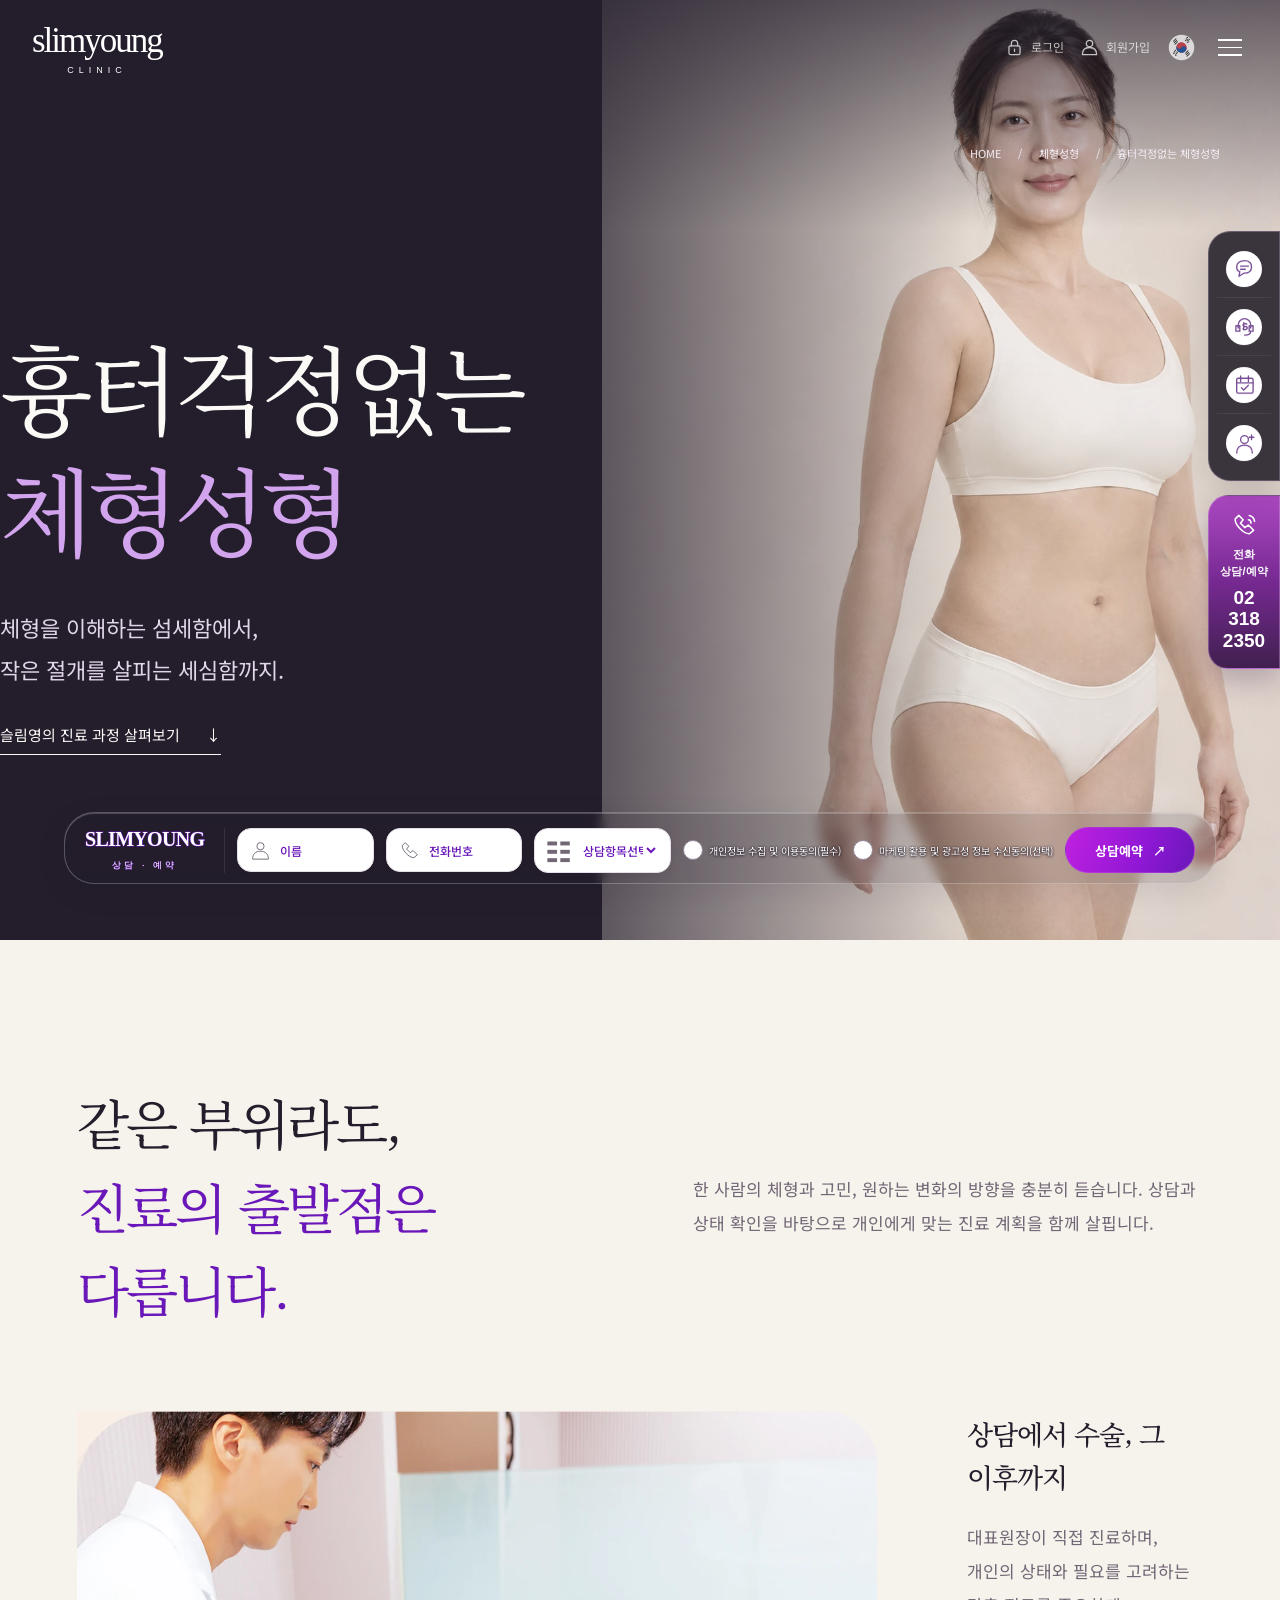
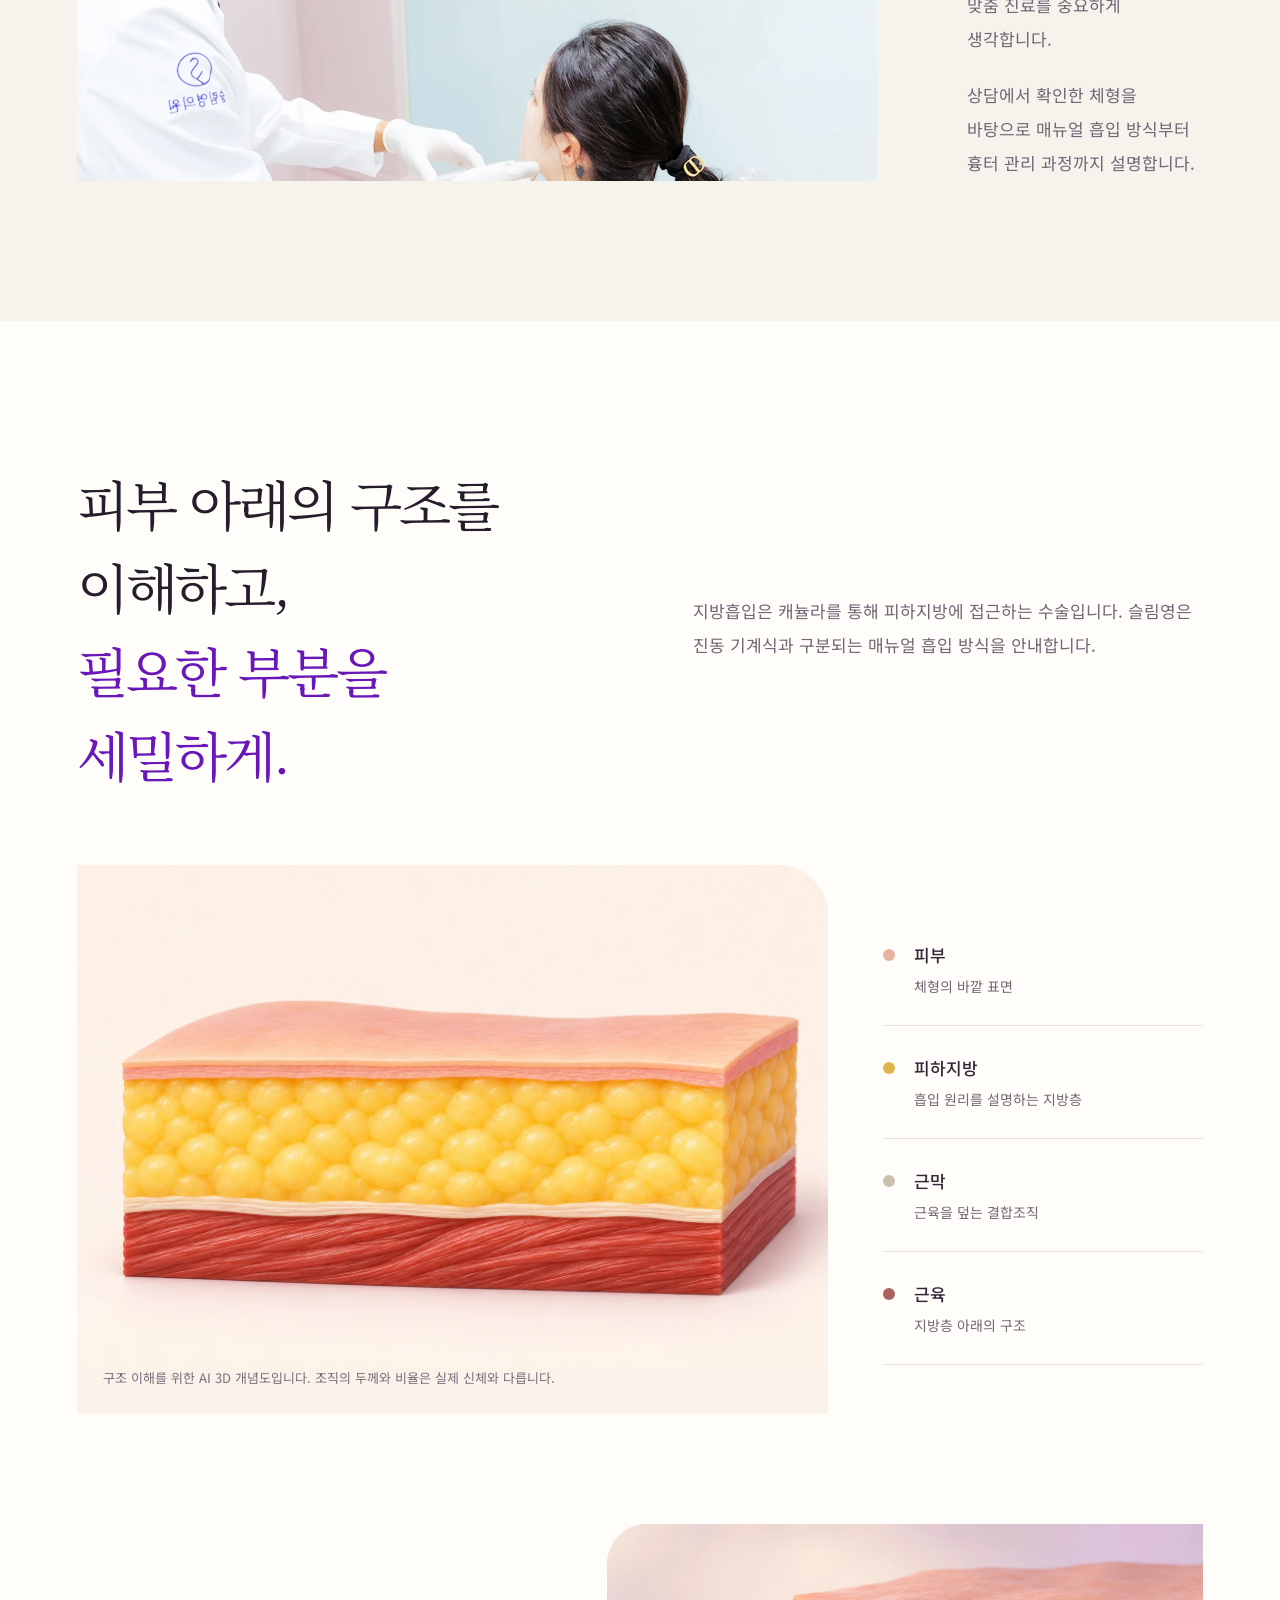
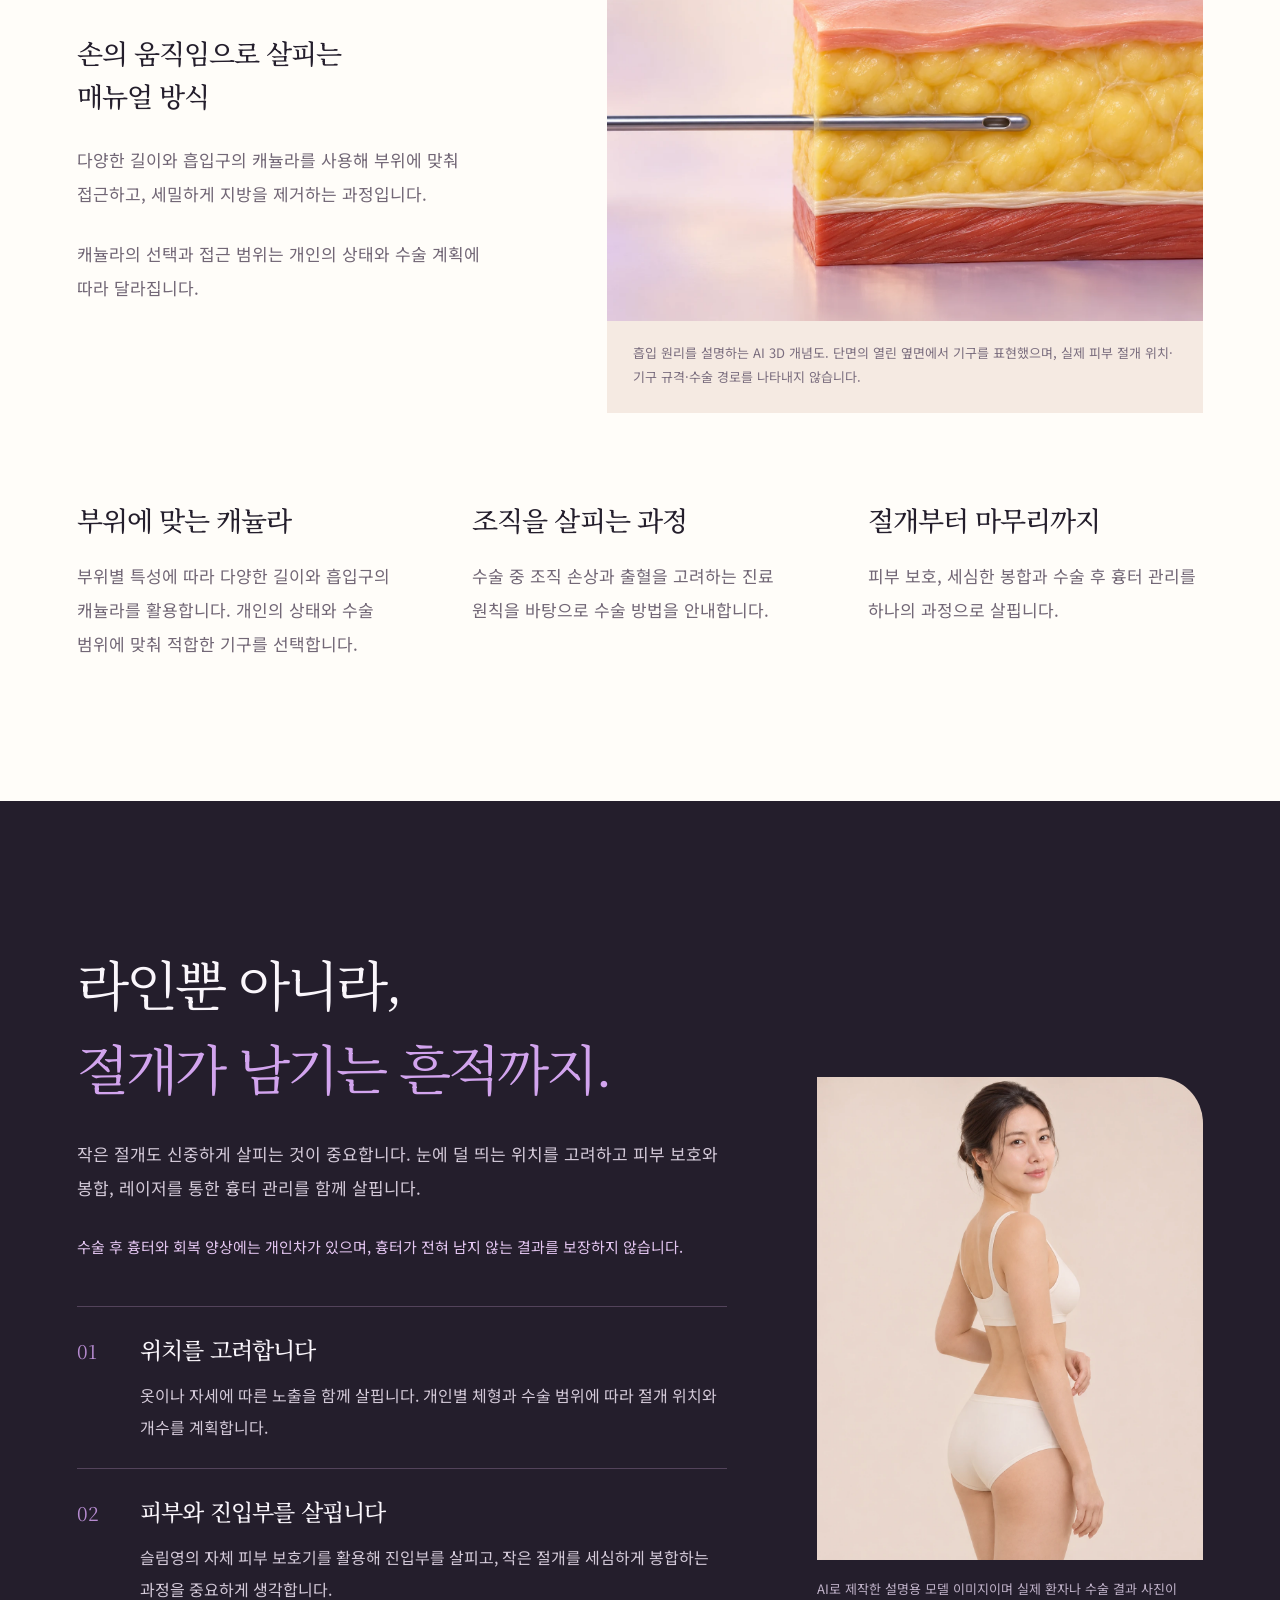
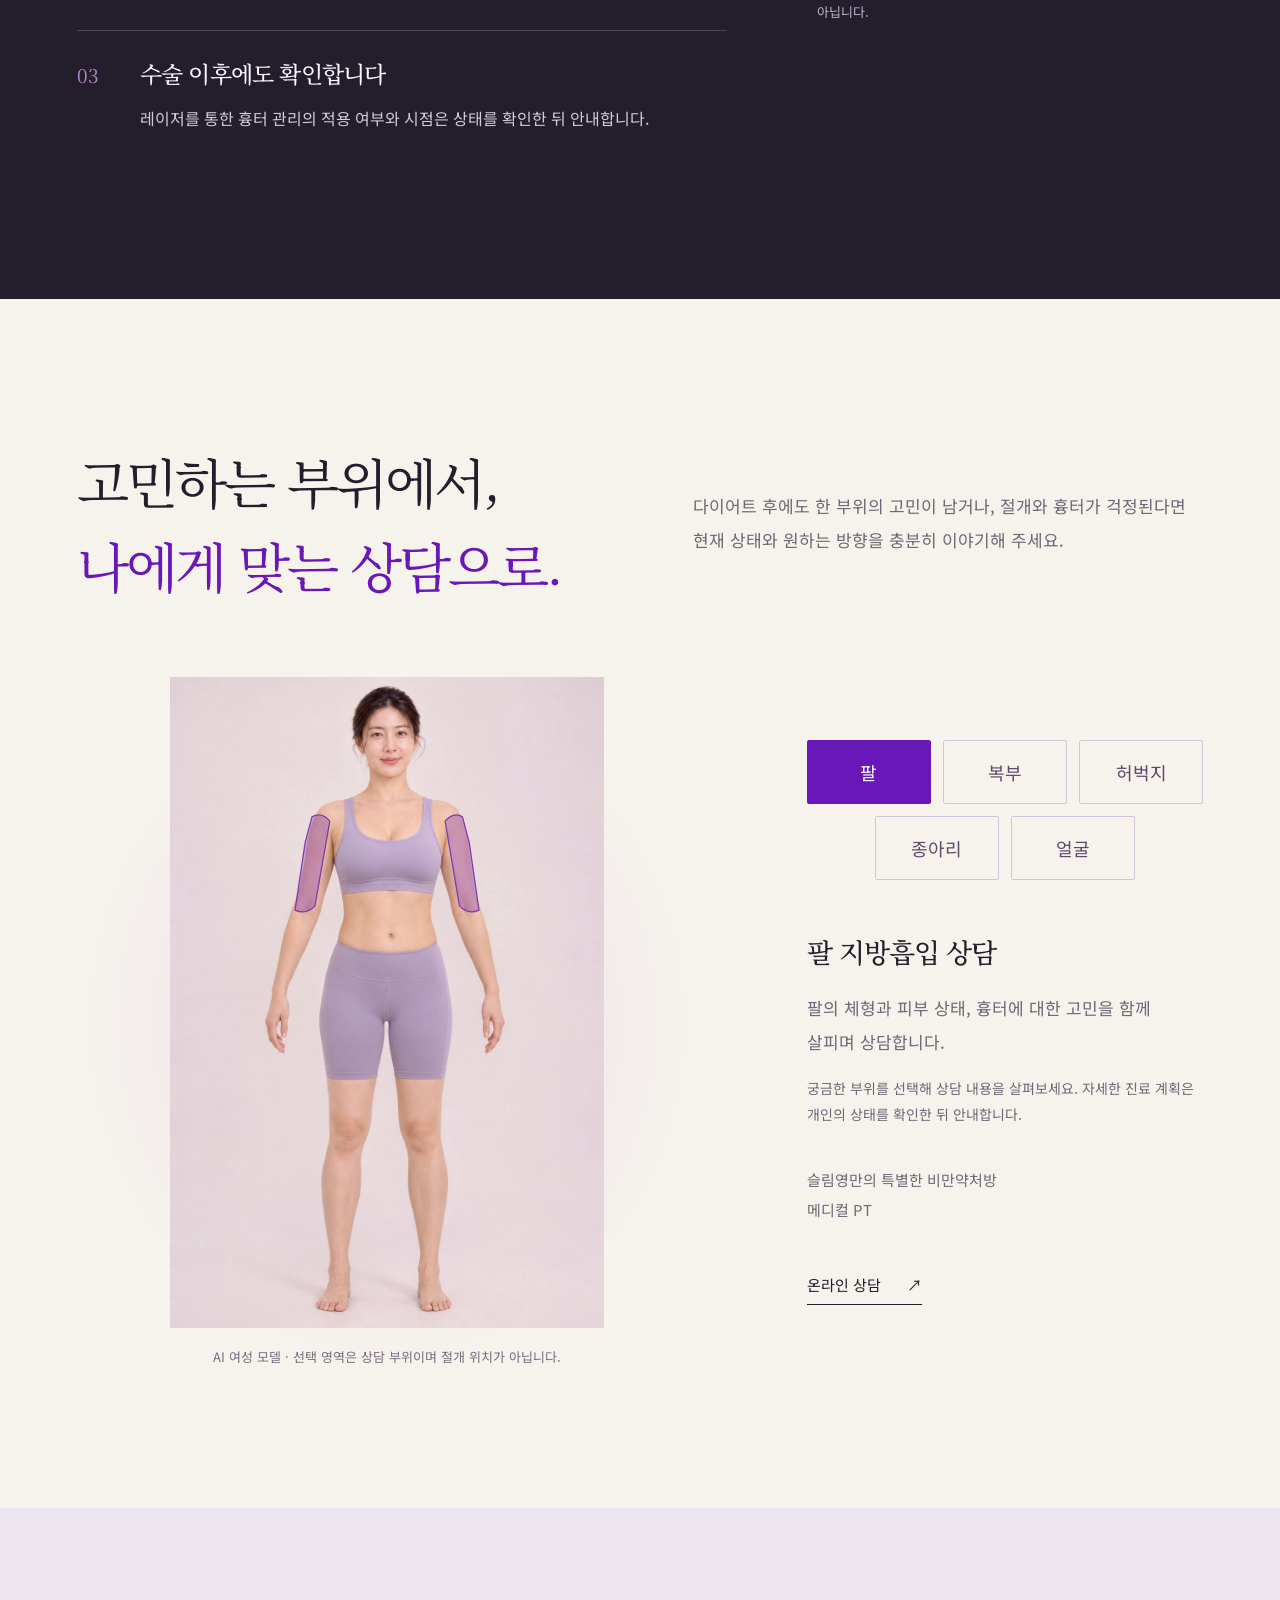
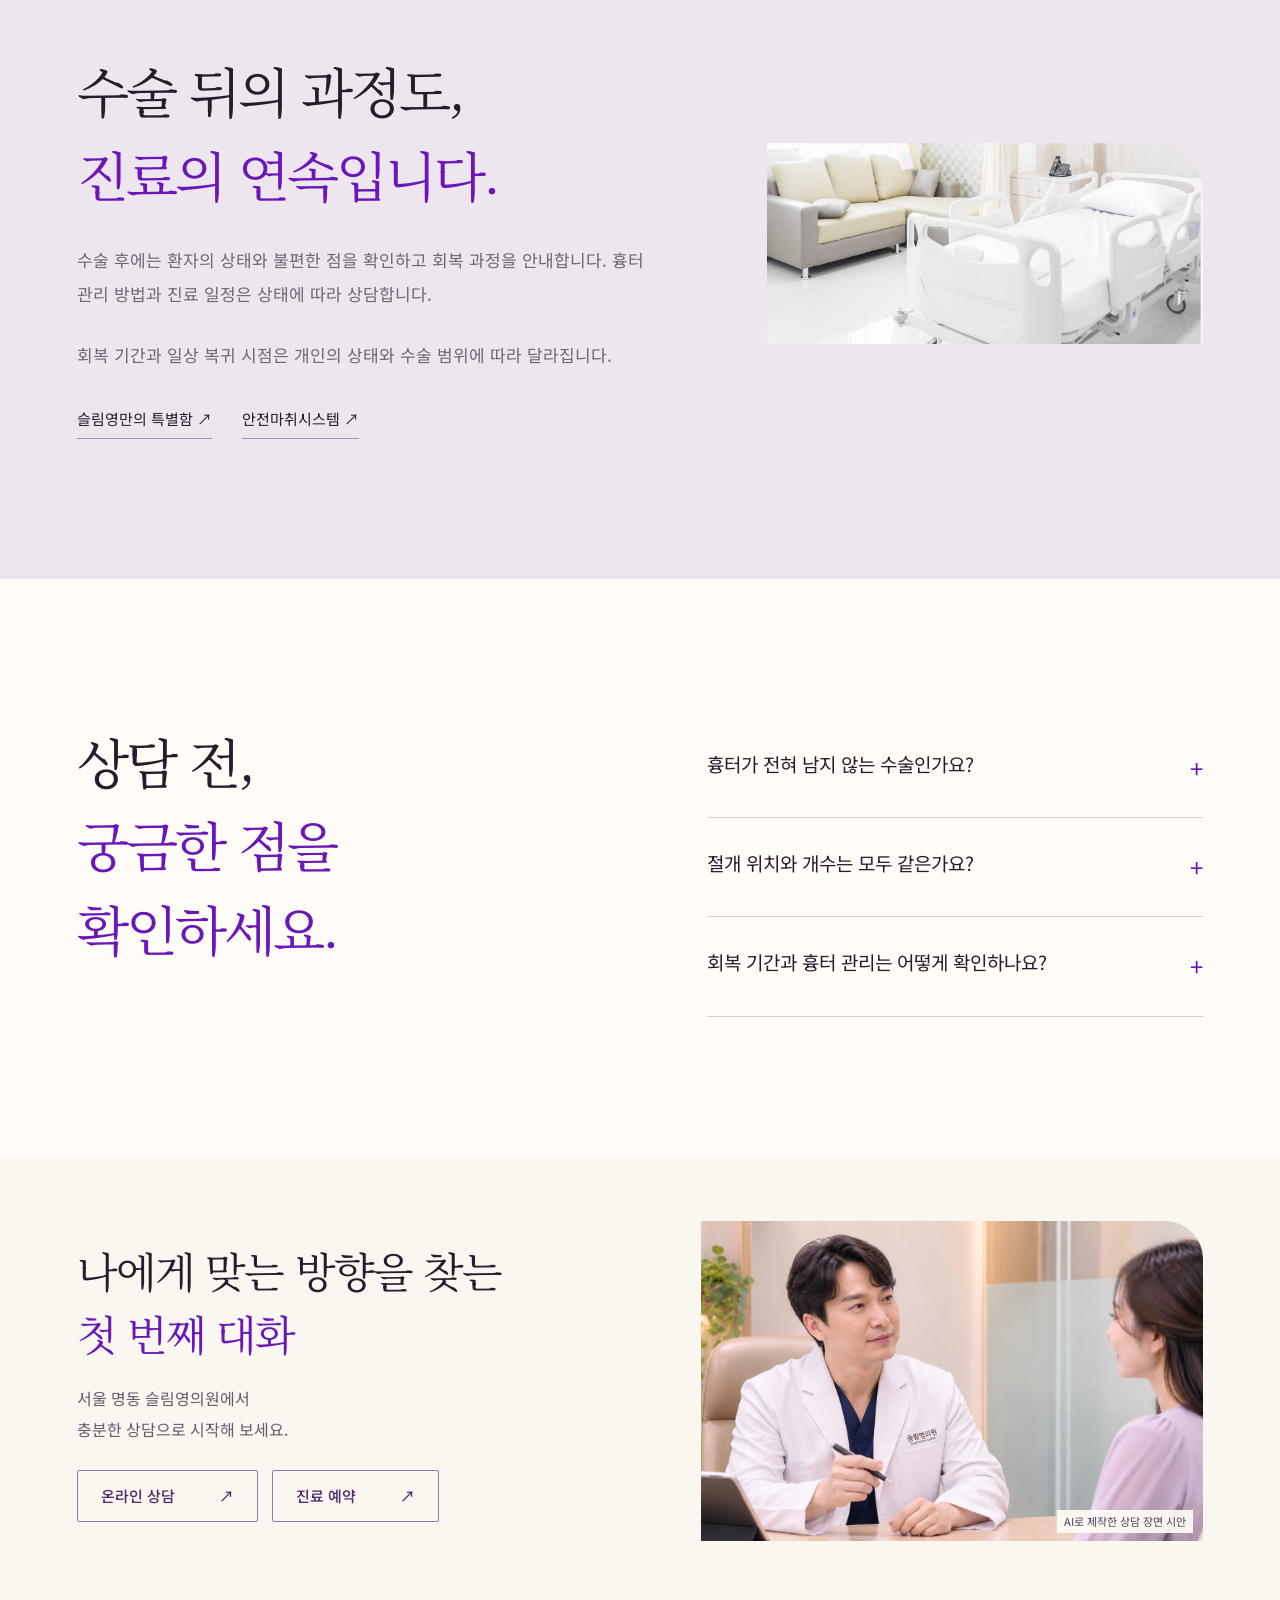
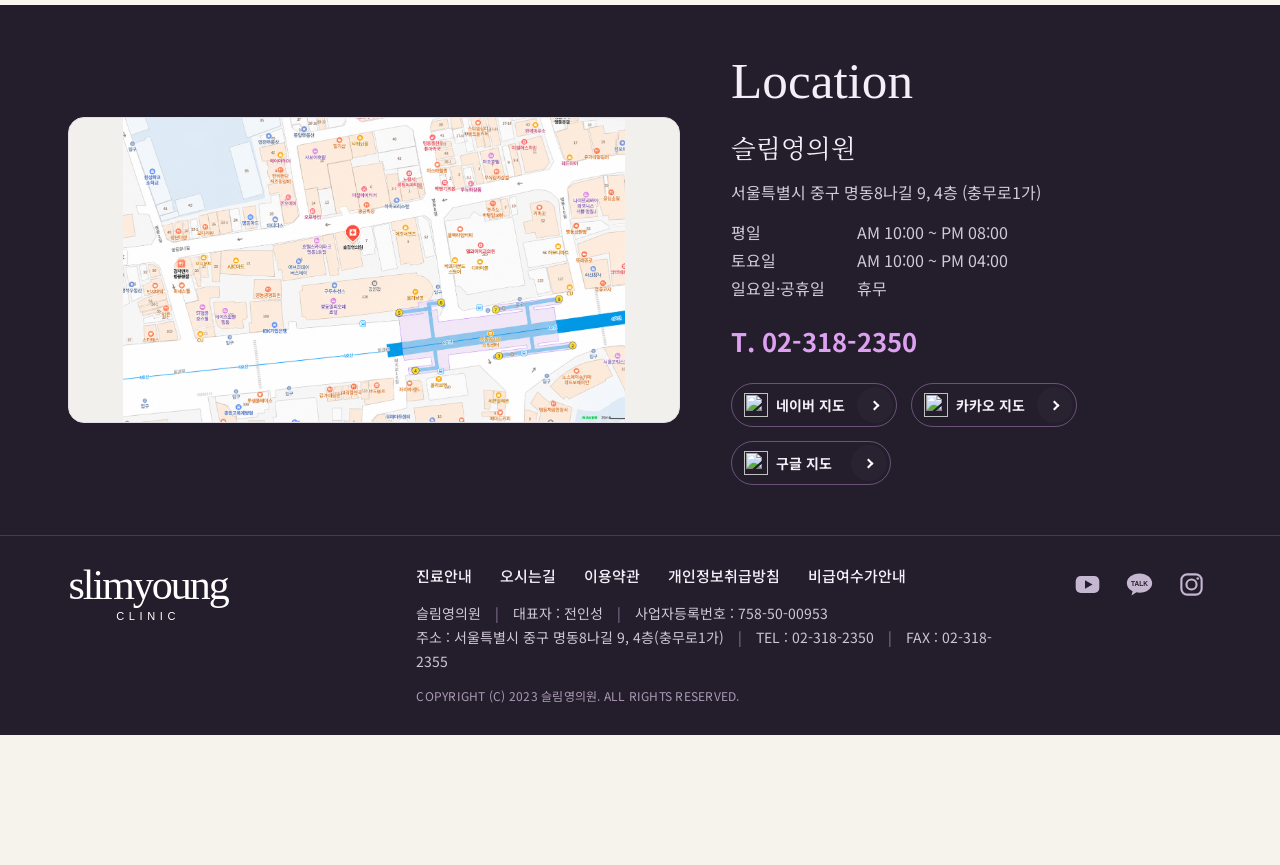
==== commit 8a8835ae: "Publish shared lower V1.2 final preview" ====
--- a/body-contouring.html
+++ b/body-contouring.html
@@ -6,7 +6,7 @@
   <meta name="robots" content="noindex,nofollow,noarchive">
   <title>흉터걱정없는 체형성형 | 슬림영의원 명동</title>
   <meta name="description" content="슬림영의원의 매뉴얼 지방흡입 방식과 개인별 체형 상담, 절개와 흉터 관리에 관한 안내입니다. 부위별 진료와 회복 상담 정보를 확인하세요.">
-  <link rel="stylesheet" href="shared-ui.css">
+  <link rel="stylesheet" href="shared-ui.css?v=shared-lower-v1.2">
   <link rel="stylesheet" href="body-contouring.css">
   <link rel="stylesheet" href="body-contouring-v11.css">
   <link rel="stylesheet" href="body-contouring-v12.css">
@@ -50,8 +50,8 @@
   <section class="bc-section bc-recovery" id="recovery" aria-labelledby="recovery-title"><div class="bc-recovery-copy bc-reveal"><h2 id="recovery-title">수술 뒤의 과정도,<br><em>진료의 연속입니다.</em></h2><p>수술 후에는 환자의 상태와 불편한 점을 확인하고 회복 과정을 안내합니다. 흉터 관리 방법과 진료 일정은 상태에 따라 상담합니다.</p><p>회복 기간과 일상 복귀 시점은 개인의 상태와 수술 범위에 따라 달라집니다.</p><div class="bc-related"><a href="brand-story.html">슬림영만의 특별함 <span aria-hidden="true">↗</span></a><a href="safety-system.html">안전마취시스템 <span aria-hidden="true">↗</span></a></div></div><figure class="bc-reveal"><img src="assets/images/body-contouring/recovery.webp" width="1380" height="635" alt="슬림영의원 1인 회복실" loading="lazy" decoding="async"></figure></section>
 
   <section class="bc-section bc-faq" aria-labelledby="faq-title"><h2 id="faq-title" class="bc-reveal">상담 전,<br><em>궁금한 점을 확인하세요.</em></h2><div class="bc-faq-list"><details><summary>흉터가 전혀 남지 않는 수술인가요?<span aria-hidden="true">+</span></summary><p>흉터가 전혀 생기지 않는다는 의미는 아닙니다. 절개 위치, 피부 보호와 봉합, 수술 후 관리 과정을 살피며 흉터와 회복 양상은 개인마다 다를 수 있습니다.</p></details><details><summary>절개 위치와 개수는 모두 같은가요?<span aria-hidden="true">+</span></summary><p>부위와 개인의 체형, 수술 계획에 따라 달라집니다. 본문 그림은 원리와 상담 위치를 이해하기 위한 개념도이며 개인별 수술 설계가 아닙니다.</p></details><details><summary>회복 기간과 흉터 관리는 어떻게 확인하나요?<span aria-hidden="true">+</span></summary><p>현재 상태와 수술 범위를 확인한 뒤 의료진에게 안내받습니다. 레이저를 통한 흉터 관리는 개인의 회복 상태에 따라 적용 여부와 시점을 안내합니다.</p></details></div></section>
-  <div data-shared-ui="closing"></div><div data-shared-ui="footer"></div>
+  <div data-shared-ui="closing"></div><div data-shared-ui="location"></div><div data-shared-ui="footer"></div>
 </main>
 <div data-shared-ui="quick"></div><div data-shared-ui="consultbar"></div><div data-shared-ui="consult-dialog"></div>
-<script src="shared-ui-templates.js"></script><script src="shared-ui.js"></script>
+<script src="shared-ui-templates.js?v=shared-lower-v1.2-final"></script><script src="shared-ui.js?v=shared-lower-v1"></script>
 </body></html>
--- a/shared-ui.css
+++ b/shared-ui.css
@@ -467,241 +467,158 @@
 @media (min-width:1200px) {.consult-bar-02 .db-preview-note:where(.shared-ui,.shared-ui *,body.shared-ui-active),.quick-note:where(.shared-ui,.shared-ui *,body.shared-ui-active),.db-consent small:where(.shared-ui,.shared-ui *,body.shared-ui-active),.mega-top > p:where(.shared-ui,.shared-ui *,body.shared-ui-active),.mega-panel .pending-link:where(.shared-ui,.shared-ui *,body.shared-ui-active),.mega-panel > .menu-note:where(.shared-ui,.shared-ui *,body.shared-ui-active),.p8-footer > p:where(.shared-ui,.shared-ui *,body.shared-ui-active){display:none!important;}
 .mega-top:where(.shared-ui,.shared-ui *,body.shared-ui-active){border:0;padding:0;justify-content:flex-end;}
 .consult-bar-02:where(.shared-ui,.shared-ui *,body.shared-ui-active){padding-bottom:8px;}}
-/* Source: location-footer.css */
-.location-footer.p8-footer:where(.shared-ui,.shared-ui *,body.shared-ui-active){
+/* Shared lower V1.1 — one horizontal footer, same background as Location. */
+.location-footer.p8-footer.shared-ui{--location-gutter:max(5.35%,calc((100% - 1720px)/2));display:block;padding:28px var(--location-gutter) 30px;background:#241e2c;color:#cfc5d5;border-top:1px solid #ffffff24;text-align:left;}
+.location-footer.shared-ui .location-footer-inner{display:grid;grid-template-columns:290px minmax(0,1fr) 144px;gap:58px;align-items:start;}
+.location-footer.shared-ui .brand{display:inline-block;color:#fff;font-size:42px;line-height:1;}
+.location-footer.shared-ui .brand span{font-size:11px;letter-spacing:.42em;}
+.location-footer.shared-ui .location-footer-details{min-width:0;font:400 14px/1.7 'Noto Sans KR',sans-serif;}
+.location-footer.shared-ui .location-footer-links{display:flex;flex-wrap:wrap;gap:10px 28px;margin:0 0 14px;}
+.location-footer.shared-ui .location-footer-links :is(a,span){color:#f5eef8;font:500 15px/1.6 'Noto Sans KR',sans-serif;white-space:nowrap;}
+.location-footer.shared-ui .location-policy-pending{cursor:default;}
+.location-footer.shared-ui .location-business{padding:0;border:0;color:#cfc5d5;font:inherit;}
+.location-footer.shared-ui .location-business p{margin:0;font:inherit;color:inherit;}
+.location-footer.shared-ui .location-business strong{color:inherit;font:inherit;}
+.location-footer.shared-ui .location-business span{margin:0 10px;color:#8f7d9c;}
+.location-footer.shared-ui .location-copyright{display:block;margin:12px 0 0;padding:0;border:0;color:#a99ab5;font:400 12px/1.6 'Noto Sans KR',sans-serif;letter-spacing:.02em;}
+.location-footer.shared-ui .location-footer-socials{display:flex;justify-content:flex-end;align-items:center;gap:12px;align-self:start;margin-top:0;}
+.location-footer.shared-ui .location-footer-socials a{display:inline-flex;align-items:center;justify-content:center;flex:0 0 40px;width:40px;height:40px;color:#c6b7d0;border-radius:4px;transition:color .18s,background .18s;}
+.location-footer.shared-ui .location-footer-socials svg{display:block;width:27px;height:27px;flex:none;}
+.location-footer.shared-ui .location-footer-socials a:hover{color:#f6eafa;background:#ffffff0a;}
+@media(prefers-reduced-motion:reduce){.location-footer.shared-ui .location-footer-socials a{transition:none;}}
+.location-footer.shared-ui a{text-decoration:none;}
+.location-footer.shared-ui a:hover{text-decoration:underline;}
+.location-footer.shared-ui a:focus-visible{outline:2px solid #dea1f2;outline-offset:4px;}
+@media(max-width:900px){.location-footer.shared-ui .location-footer-inner{grid-template-columns:minmax(0,1fr);gap:26px;}}
+/* Detail closing section, same source on every detail page. */
+/* Shared lower V1.1: concise ivory closing. All values independent of page variables. */
+.shared-closing.shared-ui{display:block;position:relative;scroll-margin-top:110px;min-height:0;padding:64px max(6vw,calc((100vw - 1460px)/2));background:#faf7f1;color:#241e2c;text-align:left;overflow:hidden;}
+.shared-closing.shared-ui .shared-closing-inner{display:grid;grid-template-columns:minmax(0,1fr) minmax(0,.95fr);gap:96px;align-items:center;width:100%;max-width:1460px;margin:0 auto;}
+.shared-closing.shared-ui h2{margin:0;color:#241e2c;font:400 42px/1.5 'Noto Serif KR',serif;letter-spacing:-.045em;}
+.shared-closing.shared-ui h2 em{font:inherit;font-style:normal;color:#6a17b9;}
+.shared-closing.shared-ui .shared-closing-copy>p{margin:18px 0 0;color:#655b6b;font:400 16px/1.9 'Noto Sans KR',sans-serif;}
+.shared-closing.shared-ui .shared-closing-actions{display:flex;flex-wrap:wrap;gap:14px;margin-top:26px;width:auto;}
+.shared-closing.shared-ui .shared-closing-actions a{display:inline-flex;align-items:center;justify-content:space-between;gap:44px;min-height:52px;padding:12px 23px;border:1px solid #9875ab;border-radius:2px;color:#4f2869;font:500 15px/1.5 'Noto Sans KR',sans-serif;text-decoration:none;transition:background .18s,border-color .18s;}
+.shared-closing.shared-ui .shared-closing-actions a:hover{background:#ede4f1;border-color:#6a17b9;}
+.shared-closing.shared-ui .shared-closing-actions a:focus-visible{outline:2px solid #dea1f2;outline-offset:5px;}
+.shared-closing.shared-ui .shared-closing-photo{position:relative;margin:0;overflow:hidden;border-radius:0 38px 0 0;}
+.shared-closing.shared-ui .shared-closing-photo img{display:block;width:100%;height:320px;object-fit:cover;object-position:center;}
+.shared-closing.shared-ui figcaption{position:absolute;right:10px;bottom:8px;padding:3px 7px;background:#fffdf6e8;color:#51445b;font:400 11px/1.5 'Noto Sans KR',sans-serif;}
+/* Existing small-screen behavior retained as a stacking fallback; no new design pass. */
+@media(max-width:900px){.shared-closing.shared-ui .shared-closing-inner{grid-template-columns:minmax(0,1fr);gap:30px;}.shared-closing.shared-ui{padding:48px 6vw;}.shared-closing.shared-ui h2{font-size:32px;}}
+@media(prefers-reduced-motion:reduce){.shared-closing.shared-ui .shared-closing-actions a{transition:none;}}
+.ui-detail{padding-bottom:110px;}
+
+.sr-only{position:absolute;width:1px;height:1px;padding:0;margin:-1px;overflow:hidden;clip:rect(0,0,0,0);white-space:nowrap;border:0}
+
+.ui-detail h1,.ui-detail h2,.ui-detail h3{font-family:'Noto Serif KR',serif;}
+
+
+/* Shared Location — migrated unchanged from location-footer.css. */
+
+#visit.shared-location{
   --location-gutter:max(5.35%,calc((100% - 1720px)/2));
   padding-inline:var(--location-gutter);
 }
-.location-footer.p8-footer:where(.shared-ui,.shared-ui *,body.shared-ui-active){
+
+#visit.shared-location{
   display:block;
-  padding-block:58px 44px;
-  background:#241e2a;
-  color:#d9d1de;
-  font-size:clamp(14px,1.02vw,19px);
-}
-.location-footer .brand:where(.shared-ui,.shared-ui *,body.shared-ui-active){ justify-self:start; font-size:clamp(32px,3vw,57px); }
-.location-footer .brand span:where(.shared-ui,.shared-ui *,body.shared-ui-active){ font-size:clamp(10px,.85vw,16px); letter-spacing:.42em; }
-.location-footer .brand:where(.shared-ui,.shared-ui *,body.shared-ui-active){ color:#fff; }
-.location-footer .location-business p:where(.shared-ui,.shared-ui *,body.shared-ui-active){ margin:0 0 8px; font-size:inherit; color:inherit; }
-.location-footer .location-business p:last-child:where(.shared-ui,.shared-ui *,body.shared-ui-active){ margin-bottom:0; }
-.location-footer .location-business p:nth-child(3):where(.shared-ui,.shared-ui *,body.shared-ui-active){ font-size:15px; font-weight:400; }
-.location-footer .location-business p:first-child:where(.shared-ui,.shared-ui *,body.shared-ui-active){ min-height:31px; }
-.location-footer .location-footer-links a:where(.shared-ui,.shared-ui *,body.shared-ui-active){ font-size:16px; font-weight:500; }
-.location-footer a:hover:where(.shared-ui,.shared-ui *,body.shared-ui-active){ text-decoration:underline; }
-.location-footer.p8-footer > .location-copyright:where(.shared-ui,.shared-ui *,body.shared-ui-active){ display:block; margin:34px 0 0; padding-top:22px; border-top:1px solid #ffffff54; }
-.location-footer a:focus-visible:where(.shared-ui,.shared-ui *,body.shared-ui-active){ outline:2px solid #a875cf; outline-offset:4px; }
-/* Detail closing section, same source on every detail page. */
-.shared-closing{
-
-  position: relative;
-
-  display: flex;
-
-  min-height: 930px;
-
-  align-items: center;
-
-  flex-direction: column;
-
-  justify-content: center;
-
-  overflow: hidden;
-
-  padding: 100px 5vw 130px;
-
-  text-align: center;
-
-  background:
-
-    radial-gradient(circle at 50% 47%, rgb(106 23 185 / 34%), transparent 31%),
-
-    var(--deep);
-
-}
-.shared-closing-orbit{
-
-  position: absolute;
-
-  top: 50%;
-
-  left: 50%;
-
-  width: min(680px, 75vw);
-
-  aspect-ratio: 1;
-
-  border: 1px solid rgb(201 153 239 / 20%);
-
-  border-radius: 50%;
-
-  transform: translate(-50%, -50%);
-
-}
-.shared-closing-orbit::after{
-
-  position: absolute;
-
-  inset: 14%;
-
-  border: 1px solid rgb(255 255 255 / 8%);
-
-  border-radius: inherit;
-
-  content: '';
-
-}
-.shared-closing .kicker{
-
-  color: #d1c5d6;
-
-}
-.shared-closing h2{
-
-  margin-top: 34px;
-
-  font-size: clamp(45px, 5vw, 92px);
-
-  font-weight: 300;
-
-  line-height: 1.27;
-
-  letter-spacing: -0.07em;
-
-}
-.shared-closing h2 em{
-
-  color: var(--lilac);
-
-}
-.shared-closing > p:not(.kicker){
-
-  margin-top: 28px;
-
-  color: #c7beca;
-
-  font-size: 15px;
-
-  font-weight: 300;
-
-  line-height: 1.9;
-
-}
-.shared-closing-actions{
-
-  display: grid;
-
-  width: min(760px, 100%);
-
-  margin-top: 54px;
-
-  grid-template-columns: 1fr 1fr;
-
-  gap: 12px;
-
-}
-.shared-closing-actions a{
-
-  display: flex;
-
-  min-height: 112px;
-
-  align-items: center;
-
-  justify-content: space-between;
-
-  padding: 24px 32px;
-
-  border: 1px solid rgb(255 255 255 / 28%);
-
-  text-align: left;
-
-  transition:
-
-    border-color 180ms ease,
-
-    background 180ms ease;
-
-}
-.shared-closing-actions a:hover{
-
-  border-color: #c184ec;
-
-  background: rgb(106 23 185 / 26%);
-
-}
-.shared-closing-actions small{
-
-  display: block;
-
-  margin-bottom: 8px;
-
-  color: #aba1af;
-
-  font-size: 12px;
-
-  letter-spacing: 0.15em;
-
-}
-
-
-
-
-@media (max-width: 600px) {.shared-closing{
-
-    min-height: 860px;
-
-    padding: 95px 22px 130px;
-
-  }
-.shared-closing h2{
-
-    font-size: 43px;
-
-  }
-.shared-closing-actions{
-
-    grid-template-columns: 1fr;
-
-  }
-.shared-closing-actions a{
-
-    min-height: 92px;
-
-  }}
-
-.shared-closing h2{font-family:'Noto Serif KR',serif;font-weight:300;}
-.shared-closing h2 em{font-family:'Noto Serif KR',serif;font-weight:400;font-style:italic;}
-.shared-closing .arrow{width:22px;height:22px;fill:none;stroke:currentColor;stroke-width:1.3;}
-.shared-closing h2,.shared-closing p{margin-bottom:0;}
-.ui-detail{padding-bottom:110px;}
-
-.sr-only{position:absolute;width:1px;height:1px;padding:0;margin:-1px;overflow:hidden;clip:rect(0,0,0,0);white-space:nowrap;border:0}
-
-/* Remaining footer child layout, moved from location-footer.css. */
-.location-footer-inner:where(.shared-ui,.shared-ui *){
+  padding-block:50px;
+  background:#241e2c;
+  color:#f5eef8;
+}
+
+#visit.shared-location .location-layout{
   display:grid;
-  grid-template-columns:minmax(0,21fr) minmax(0,32fr) minmax(0,47fr);
-  align-items:start;
-}
-.location-business strong:where(.shared-ui,.shared-ui *),.location-footer-nav:where(.shared-ui,.shared-ui *){ color:#fff; }
-.location-business:where(.shared-ui,.shared-ui *),.location-footer-nav:where(.shared-ui,.shared-ui *){ padding-inline:clamp(18px,3vw,55px); border-inline-start:1px solid #ffffff42; }
-.location-business:where(.shared-ui,.shared-ui *),.location-footer-nav:where(.shared-ui,.shared-ui *){
-  font-family:"Noto Sans KR",sans-serif;
-  font-size:16px;
-  font-weight:500;
-  line-height:1.55;
-}
-.location-footer-nav:where(.shared-ui,.shared-ui *){ padding-inline-start:clamp(18px,2vw,36px); padding-inline-end:0; }
-.location-business strong:where(.shared-ui,.shared-ui *){ font-size:20px; font-weight:700; }
-.location-footer-links:where(.shared-ui,.shared-ui *){ min-height:31px; }
-.location-footer-links:where(.shared-ui,.shared-ui *){ align-items:center; }
-.location-footer-links:where(.shared-ui,.shared-ui *){ display:flex; flex-wrap:wrap; gap:12px 24px; }
-.location-social:where(.shared-ui,.shared-ui *){ display:inline-flex; align-items:center; gap:10px; margin-top:20px; }
-.location-social svg:where(.shared-ui,.shared-ui *){ width:24px; height:auto; flex:none; }
-
-
-@media(max-width:900px) {.location-layout:where(.shared-ui,.shared-ui *),.location-footer-inner:where(.shared-ui,.shared-ui *){ grid-template-columns:minmax(0,1fr); gap:26px; }
-.location-business:where(.shared-ui,.shared-ui *),.location-footer-nav:where(.shared-ui,.shared-ui *){ padding-inline:0; border:0; }}
-
-.ui-detail h1,.ui-detail h2,.ui-detail h3{font-family:'Noto Serif KR',serif;}
-.shared-closing-actions a{border-radius:28px;font-family:'Noto Sans KR',sans-serif;font-weight:500;}
+  grid-template-columns:minmax(0,56fr) minmax(0,44fr);
+  align-items:center;
+  gap:clamp(28px,4vw,76px);
+}
+
+#visit.shared-location .location-map{
+  position:relative;
+  aspect-ratio:2 / 1;
+  min-height:260px;
+  overflow:hidden;
+  border:1px solid #e3dfe6;
+  border-radius:16px;
+  background:#f2f0ec;
+}
+
+#visit.shared-location .location-map-open{ display:block; position:absolute; inset:0; }
+
+#visit.shared-location .location-map-open img{ display:block; width:100%; height:100%; object-fit:contain; }
+
+#visit.shared-location .location-map-open:focus-visible{ outline-offset:-4px !important; }
+
+#visit.shared-location .location-links a:hover{ background:#493254; }
+
+#visit.shared-location .location-info h2{ color:#f5eef8; margin:0 0 22px; font:clamp(44px,4vw,72px)/1 Georgia,serif; }
+
+#visit.shared-location .location-info h3{ color:#f5eef8; margin:0 0 14px; font-size:clamp(24px,2vw,36px); }
+
+#visit.shared-location .location-info address,#visit.shared-location .location-hours{ font-size:clamp(16px,1.2vw,22px); line-height:1.5; }
+
+#visit.shared-location .location-info address{ font-style:normal; }
+
+#visit.shared-location .location-hours{ margin:16px 0 22px; }
+
+#visit.shared-location .location-hours div{ display:grid; grid-template-columns:7.4em 1fr; gap:8px; margin:4px 0; }
+
+#visit.shared-location .location-hours dd{ margin:0; }
+
+#visit.shared-location .location-phone{ color:#dea1f2; font-size:clamp(24px,2vw,36px); font-weight:700; }
+
+#visit.shared-location .location-links{ display:flex; flex-wrap:wrap; gap:14px; margin-top:24px; }
+
+#visit.shared-location .location-links a{
+  display:inline-flex;
+  flex:0 0 160px;
+  min-height:44px;
+  justify-content:space-between;
+  align-items:center;
+  gap:12px;
+  border:1px solid #b58bc979;
+  border-radius:999px;
+  padding:0 3px 0 12px;
+  color:#f5eef8;
+  font-weight:700;
+}
+
+#visit.shared-location .location-link-label{ display:inline-flex; align-items:center; gap:8px; font-size:14px; font-weight:700; white-space:nowrap; }
+
+#visit.shared-location .location-link-label img{ display:block; width:24px; height:24px; object-fit:contain; flex:none; }
+
+#visit.shared-location .location-links a > span[aria-hidden]{
+  display:grid;
+  place-items:center;
+  width:36px;
+  height:36px;
+  flex:none;
+  border-radius:50%;
+  background:#292231;
+  color:#fff;
+  font-size:0;
+}
+
+#visit.shared-location .location-links a > span[aria-hidden]::before{
+  content:'';
+  width:7px;
+  height:7px;
+  border-top:2px solid currentColor;
+  border-right:2px solid currentColor;
+  transform:translateX(-1px) rotate(45deg);
+}
+
+#visit.shared-location a:focus-visible{ outline:2px solid #a875cf; outline-offset:4px; }
+
+#visit.shared-location{width:100%;max-width:none;margin:0;scroll-margin-top:110px;font-family:'Noto Sans KR',sans-serif;}
+#visit.shared-location h2{font-family:Georgia,serif;font-weight:400;letter-spacing:normal;}
+#visit.shared-location h3{font-family:'Noto Serif KR',serif;font-weight:400;line-height:1.5;letter-spacing:normal;}
+#visit.shared-location p,#visit.shared-location address,#visit.shared-location dl,#visit.shared-location dt,#visit.shared-location dd{color:#d3c9d8;letter-spacing:normal;}
+#visit.shared-location a{text-decoration:none;}
+#visit.shared-location .location-info address,#visit.shared-location .location-hours{font:400 clamp(16px,1.2vw,22px)/1.5 'Noto Sans KR',sans-serif;}
+#visit.shared-location .location-map-open img{max-width:100%;}
+
+/* Preserve the existing shared narrow-screen stack after scoping the map. */
+@media(max-width:900px){#visit.shared-location .location-layout{grid-template-columns:minmax(0,1fr);gap:26px;}}
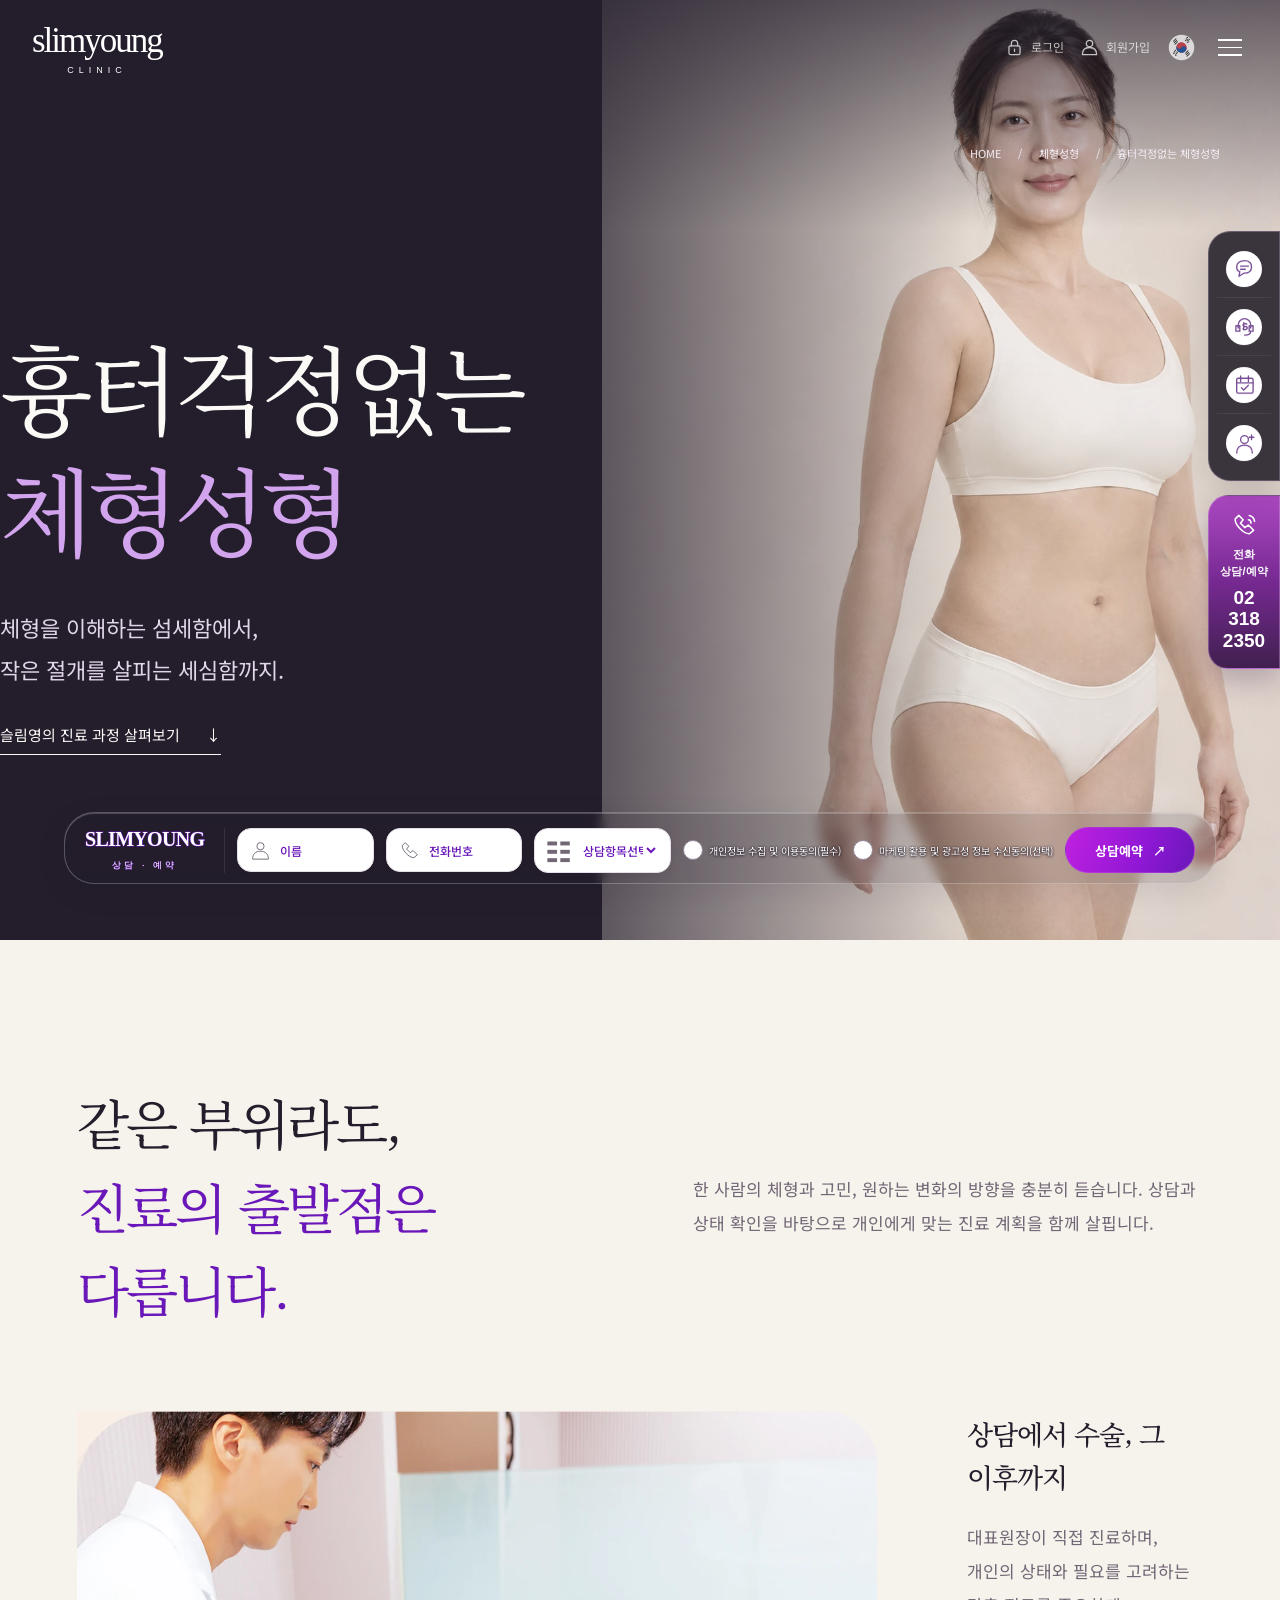
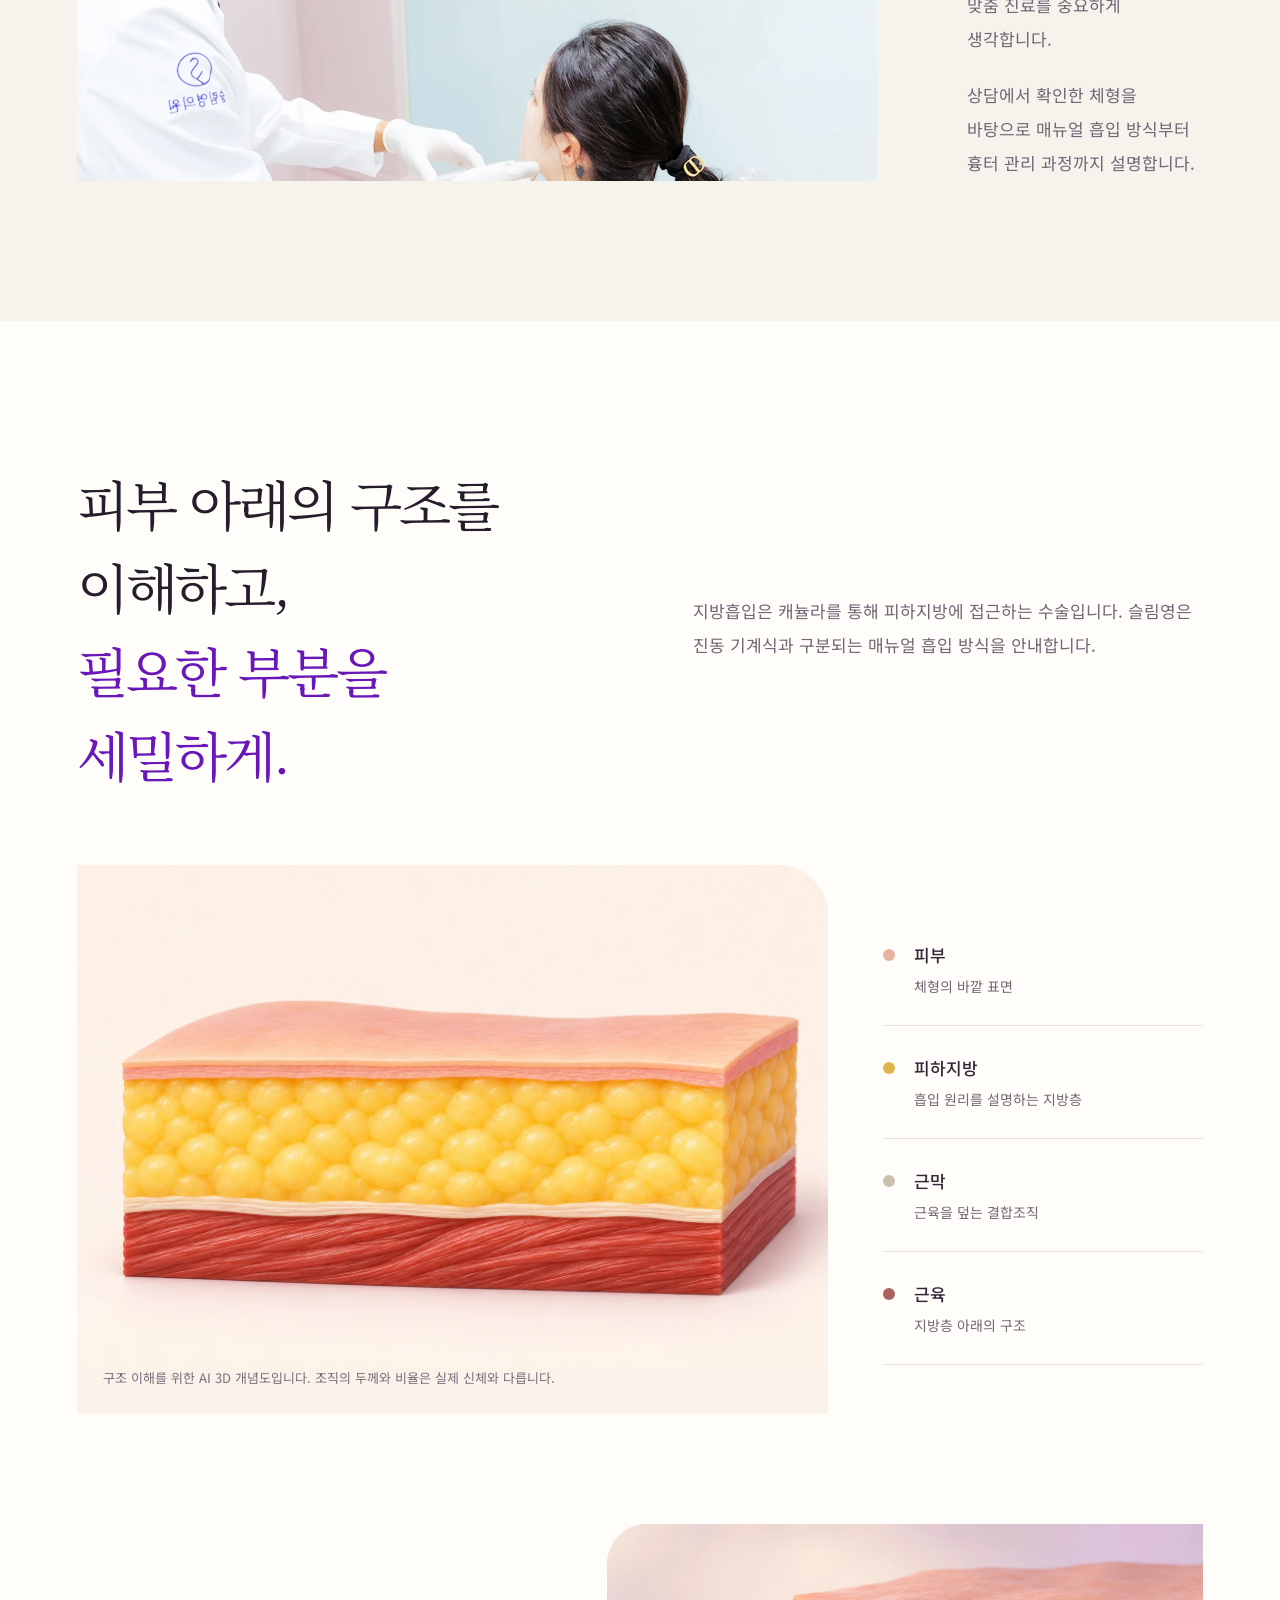
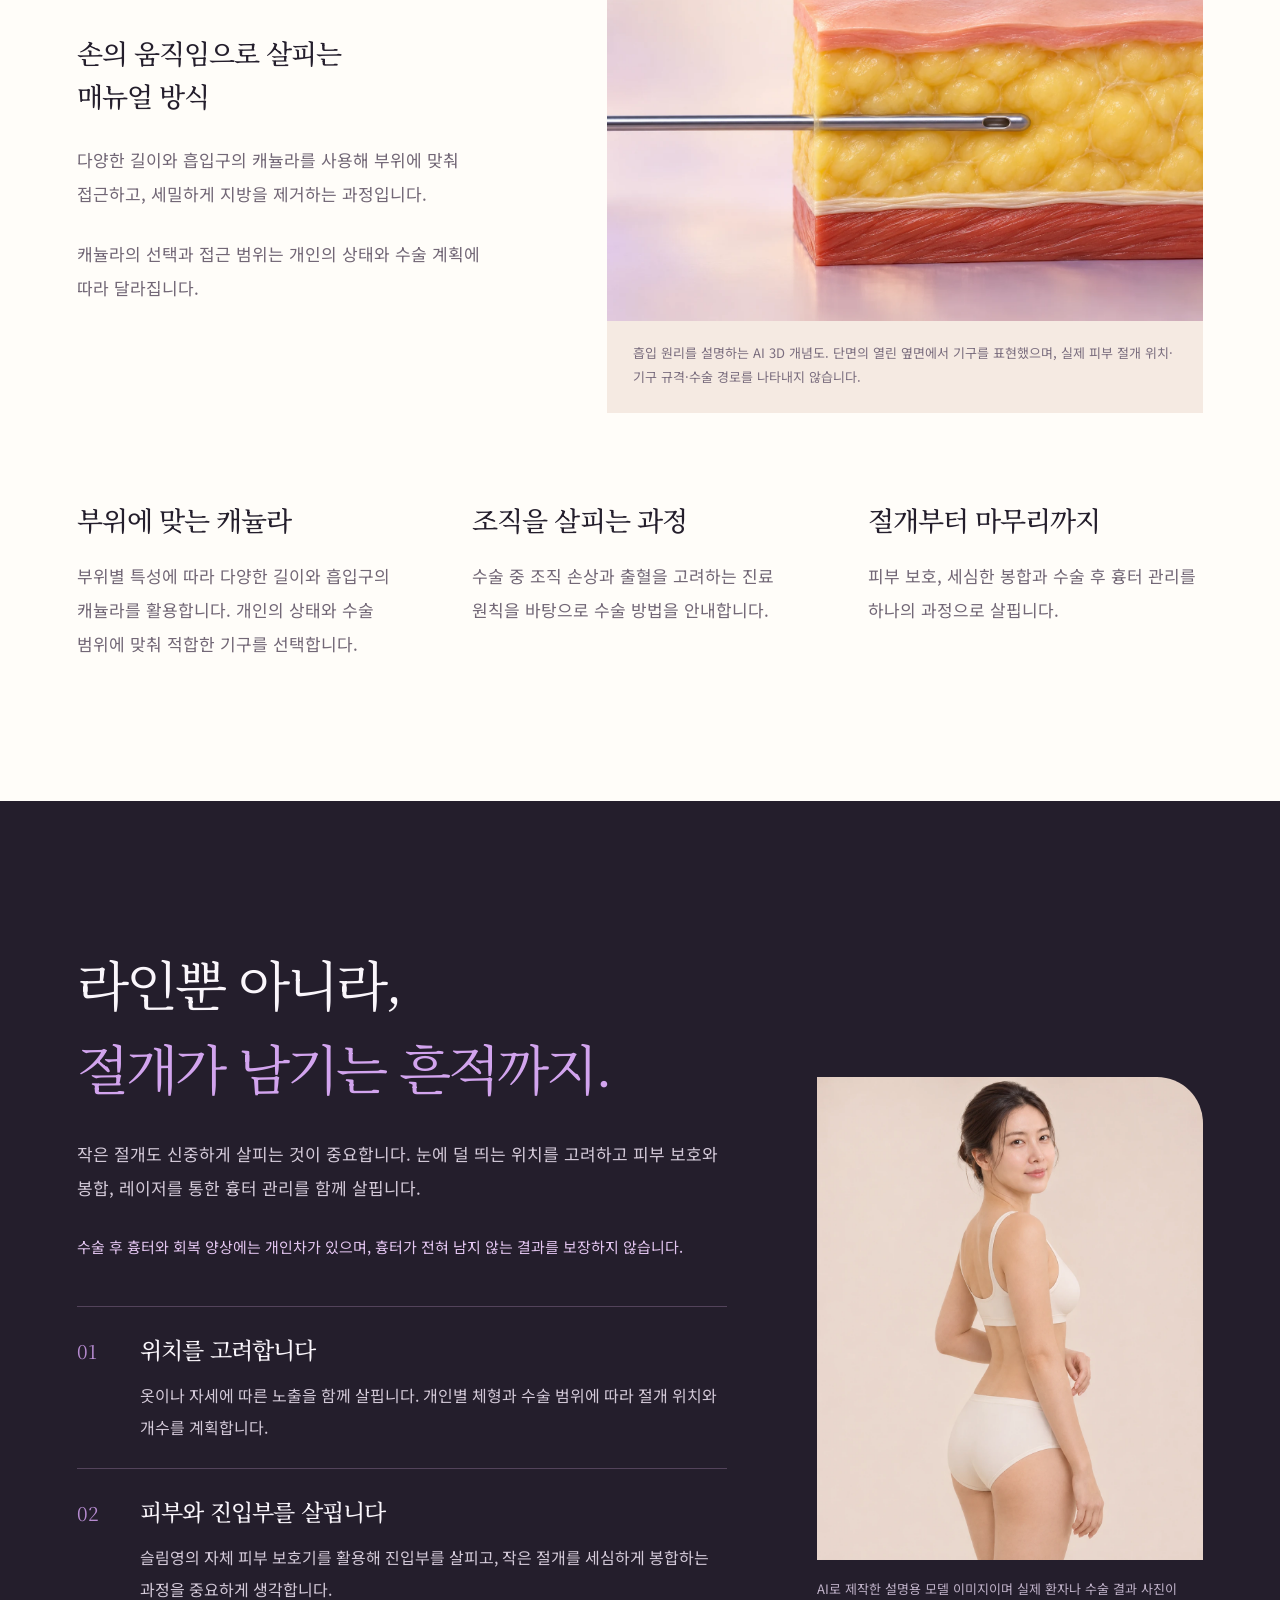
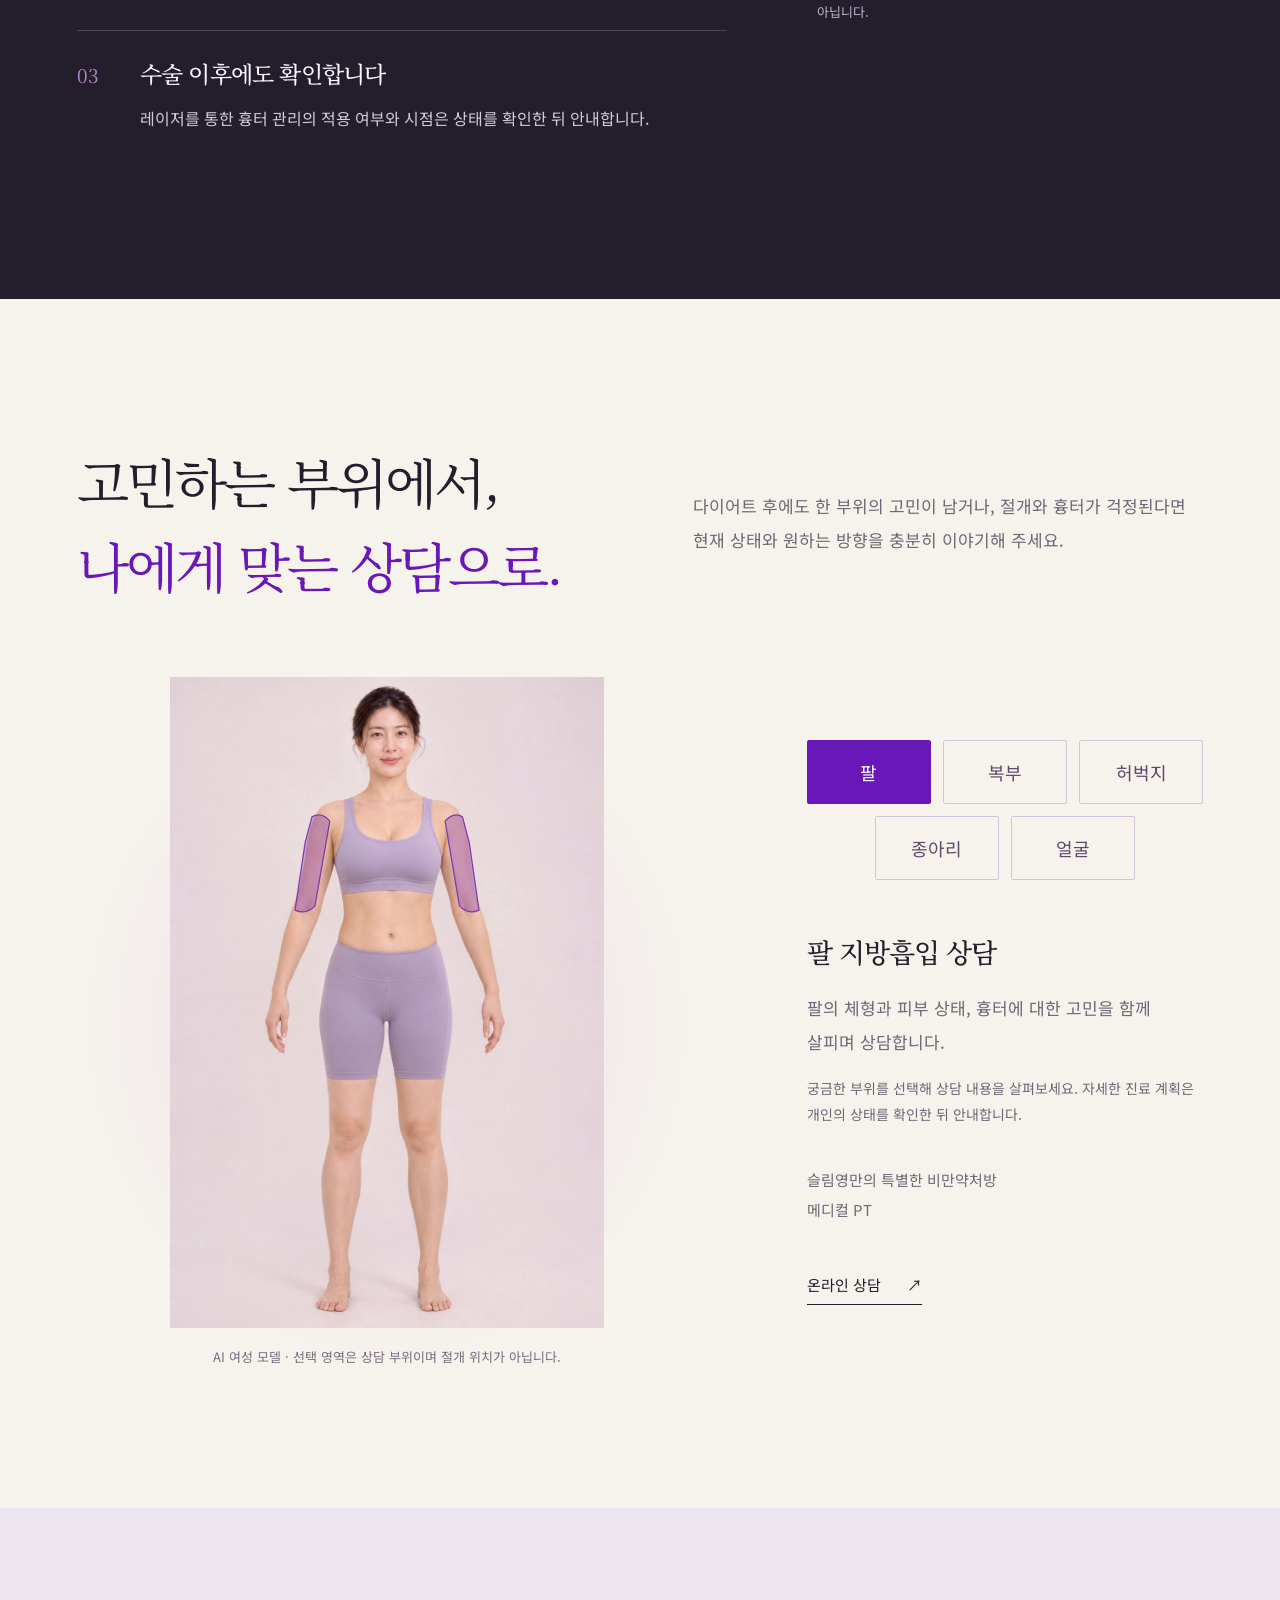
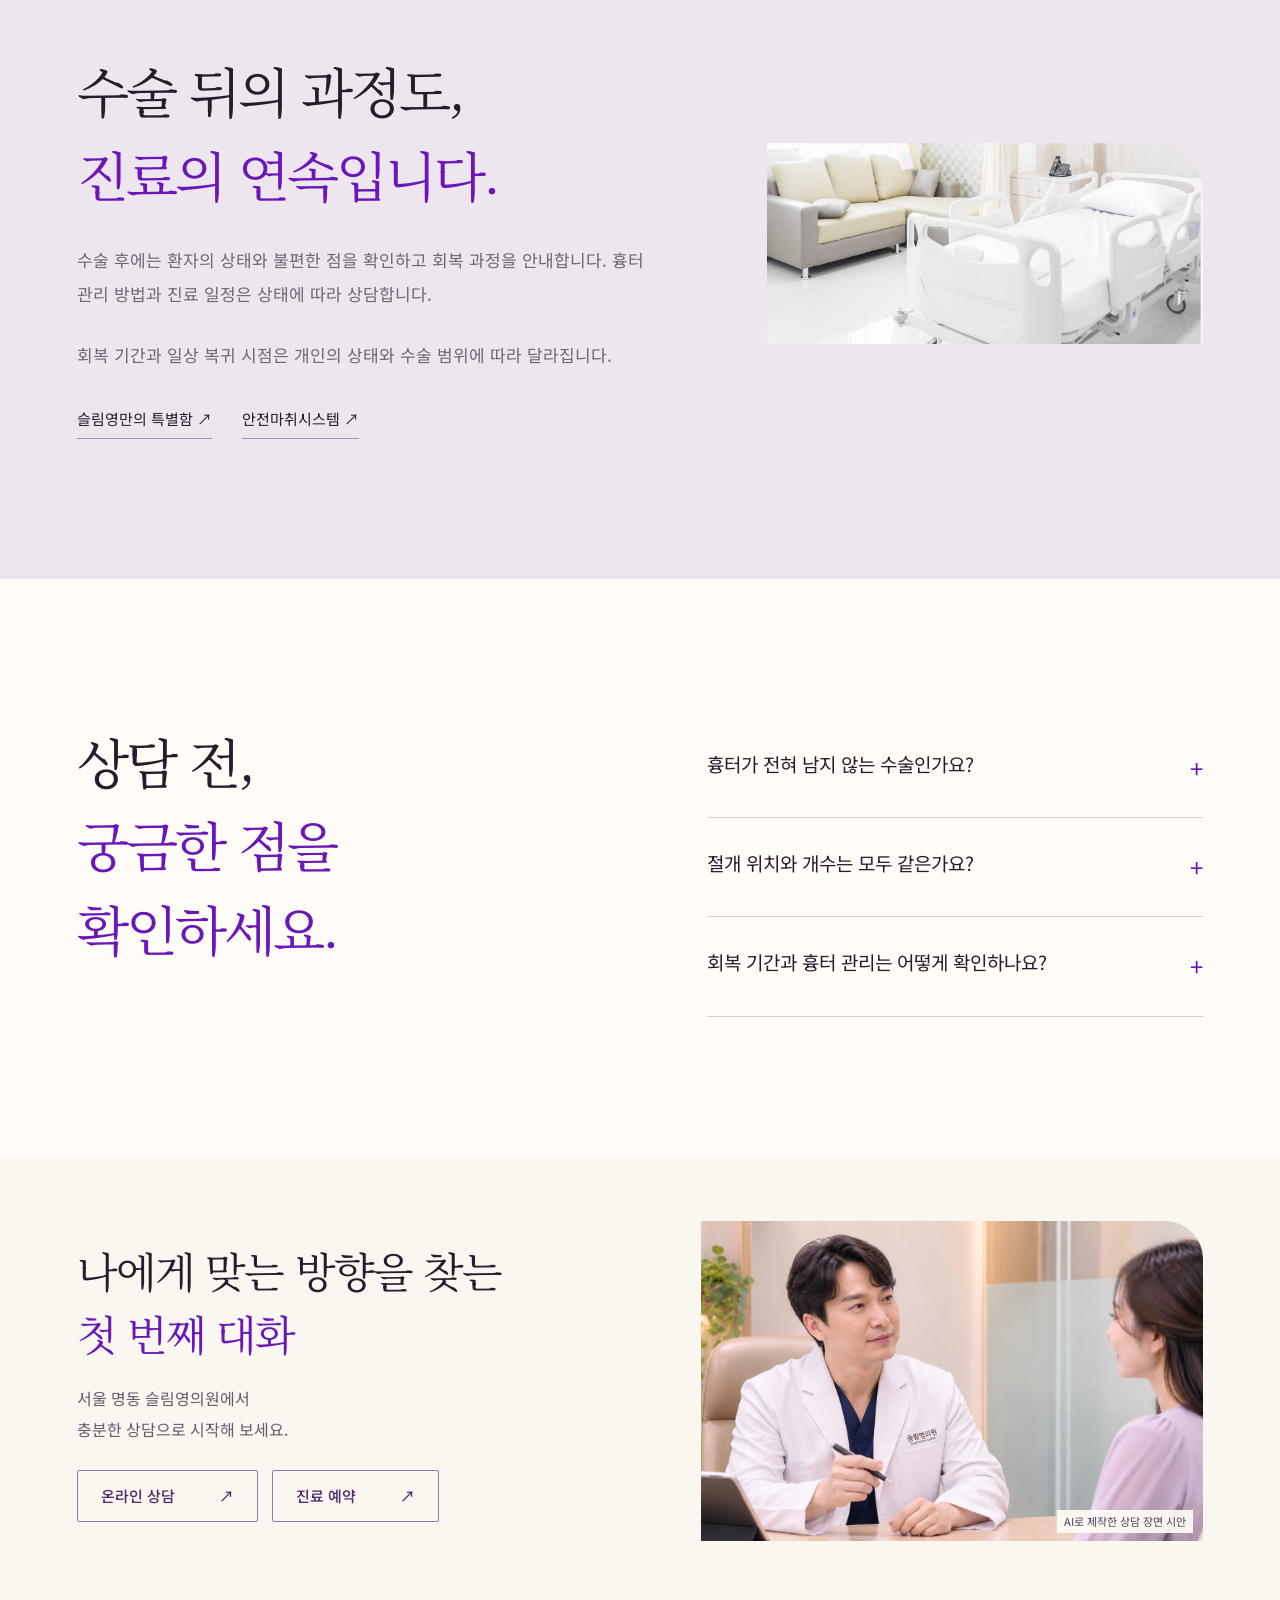
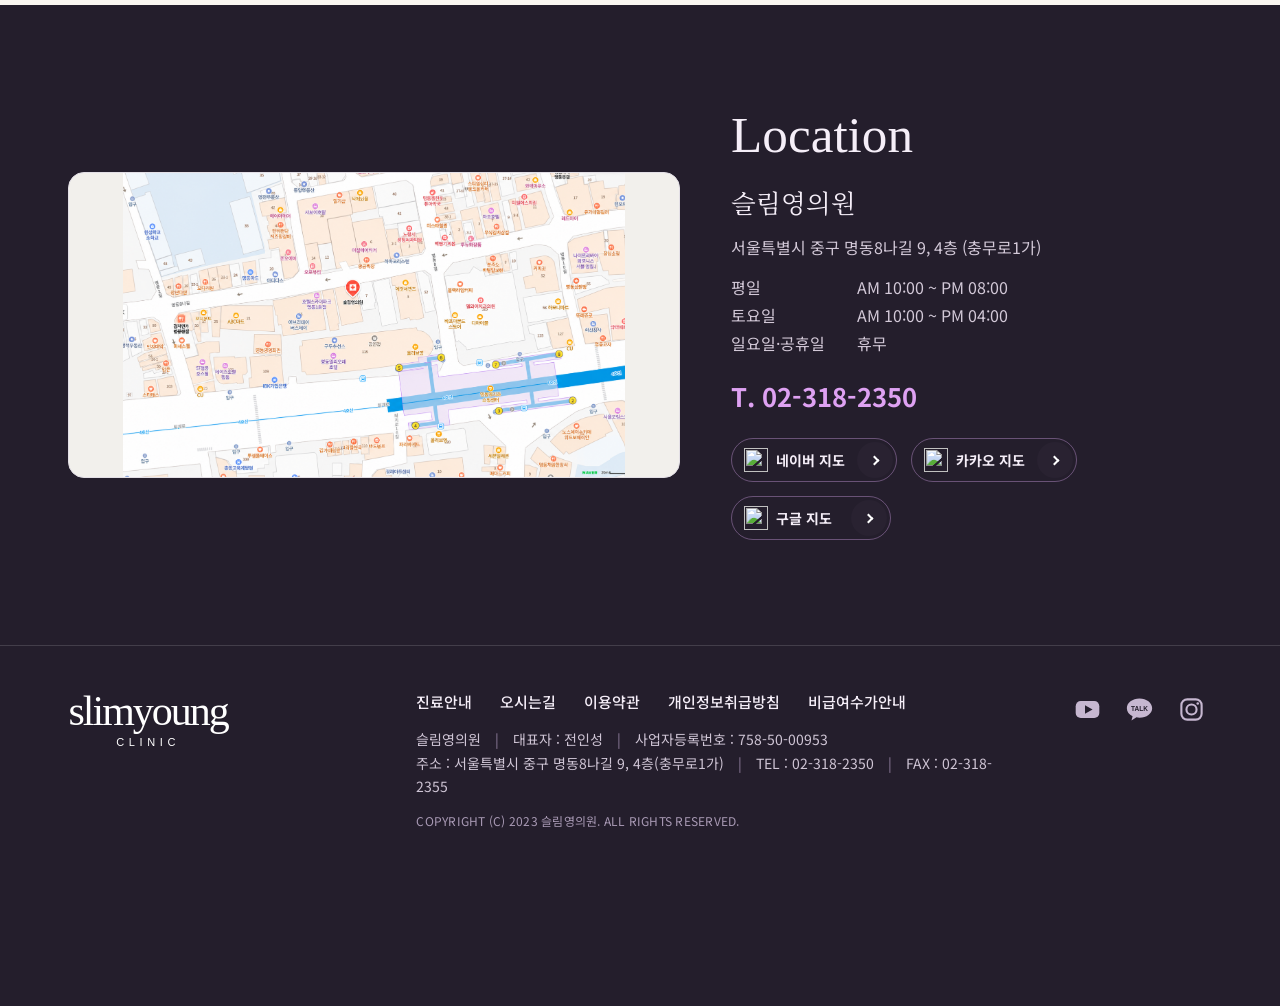
==== commit 9fe0a2d7: "Publish shared lower V1.2.1 preview" ====
--- a/body-contouring.html
+++ b/body-contouring.html
@@ -6,7 +6,7 @@
   <meta name="robots" content="noindex,nofollow,noarchive">
   <title>흉터걱정없는 체형성형 | 슬림영의원 명동</title>
   <meta name="description" content="슬림영의원의 매뉴얼 지방흡입 방식과 개인별 체형 상담, 절개와 흉터 관리에 관한 안내입니다. 부위별 진료와 회복 상담 정보를 확인하세요.">
-  <link rel="stylesheet" href="shared-ui.css?v=shared-lower-v1.2">
+  <link rel="stylesheet" href="shared-ui.css?v=shared-lower-v1.2.1-review">
   <link rel="stylesheet" href="body-contouring.css">
   <link rel="stylesheet" href="body-contouring-v11.css">
   <link rel="stylesheet" href="body-contouring-v12.css">
--- a/shared-ui.css
+++ b/shared-ui.css
@@ -622,3 +622,30 @@
 
 /* Preserve the existing shared narrow-screen stack after scoping the map. */
 @media(max-width:900px){#visit.shared-location .location-layout{grid-template-columns:minmax(0,1fr);gap:26px;}}
+
+/* Shared lower V1.2.1: desktop ending, without changing body or consult-bar layout.
+   Existing reserve is 130px. The 190px footer budget is deliberately below the
+   measured 208px footer, leaving ~18px of dark Location above a full viewport. */
+@media(min-width:1200px){
+  #visit.shared-location{
+    min-height:max(640px,calc(100svh - 190px - 130px));
+    display:grid;
+    align-content:center;
+    padding-block:88px;
+  }
+  .location-footer.p8-footer.shared-ui{
+    position:relative;
+    padding-top:44px;
+    padding-bottom:46px;
+  }
+  /* Move the existing 130px reservation into a painted terminal block.
+     Its height remains unchanged; body color and fixed-bar geometry are untouched. */
+  body.shared-ui-active:has(#visit.shared-location){padding-bottom:0;}
+  body.shared-ui-active:has(#visit.shared-location)::after{
+    content:"";
+    display:block;
+    height:130px;
+    background:#241e2c;
+    pointer-events:none;
+  }
+}
